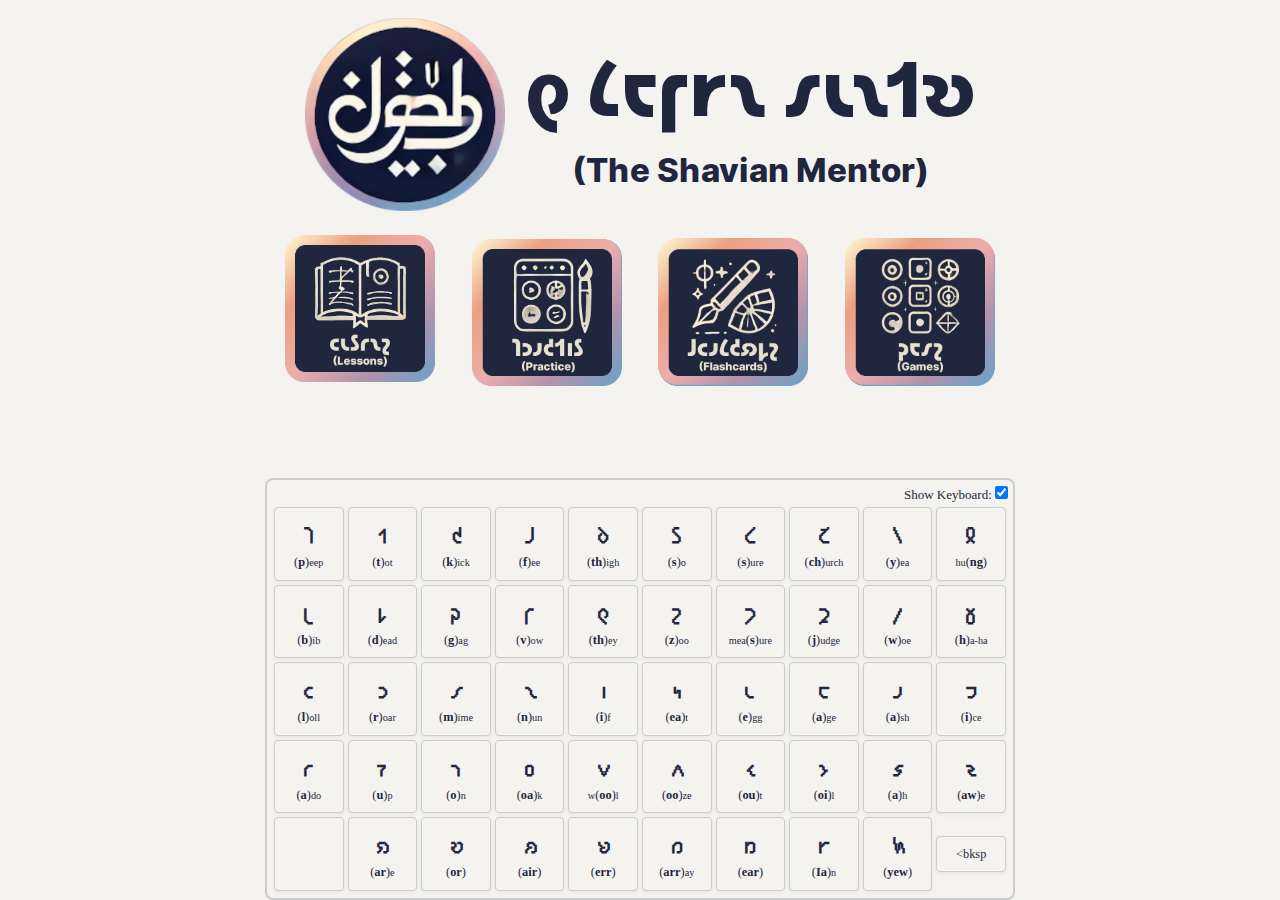
==== index.html @ fa6960dd "lesson 2 added" ====
<!DOCTYPE html><html lang="en" data-critters-container><head>
  <meta charset="utf-8">
  <title>ShavianTutor</title>
  <base href="/">
  <meta name="viewport" content="width=device-width, initial-scale=1">
  <link rel="icon" type="image/x-icon" href="favicon.ico">
  <link rel="manifest" href="manifest.webmanifest">
  <meta name="theme-color" content="#1976d2">
<style>@charset "UTF-8";@font-face{font-family:InterAlia;src:url(/assets/fonts/InterAlia-Medium.ttf) format("truetype");font-weight:400;font-style:normal}:root{--main-background-color: #f4f3ef;--generic-control-background-color: #F6F8FA;--generic-control-text-color: #000000;--generic-control-border-color: #E5E7EB;--title-font-colors: #1f263e;--button-background-color: #77a0c3;--button-background-color-disabled: #000;--button-border-color: lightgray;--button-text-color: #F6F8FA;--keyboard-color: #f4f3ef;--keyboard-border-color: #ccc;--keyboard-key-color: #f4f3ef;--keyboard-text-color: #1f263e;--quiz-box-background-white: #F6F8FA;--quiz-box-border-white: #E5E7EB;--nc-font-sans: "InterAlia", -apple-system, BlinkMacSystemFont, "Segoe UI", Roboto, Oxygen, Ubuntu, Cantarell, "Open Sans", "Helvetica Neue", sans-serif, "Apple Color Emoji", "Segoe UI Emoji", "Segoe UI Symbol";--nc-font-mono: Consolas, monaco, "Ubuntu Mono", "Liberation Mono", "Courier New", Courier, monospace}*{margin:0;padding:0}body{margin:0 auto;max-width:750px;border-radius:6px;overflow-x:hidden;word-break:break-word;overflow-wrap:break-word;background:var(--main-background-color);color:var(--title-font-colors);font-size:1.03rem;line-height:1.5}input{padding:6px 12px;background:var(--generic-control-background-color);color:var(--generic-control-text-color);border:1px solid var(--generic-control-border-color);border-radius:4px;box-shadow:none;box-sizing:border-box}
</style><link rel="stylesheet" href="styles-XJZCYKAX.css" media="print" onload="this.media='all'"><noscript><link rel="stylesheet" href="styles-XJZCYKAX.css"></noscript><style ng-app-id="ng">.container[_ngcontent-ng-c3336220297]{display:flex;flex-direction:column;height:100vh}.middle[_ngcontent-ng-c3336220297]{flex:1 1 auto;padding:10px}.fixed-bottom[_ngcontent-ng-c3336220297]{position:sticky;bottom:0;left:0;width:100%;background-color:#fff}</style><style ng-app-id="ng">.table-container[_ngcontent-ng-c2749195429]{background-color:var(--keyboard-color)}.table[_ngcontent-ng-c2749195429]{padding:5px;border-radius:8px;border:2px solid;border-color:var(--keyboard-border-color);font-size:.75em}.cell-container[_ngcontent-ng-c2749195429]{display:grid;grid-template-columns:repeat(10,1fr)}.cell[_ngcontent-ng-c2749195429]{text-align:center;padding:8px;border:1px solid;border-color:var(--keyboard-border-color);border-radius:4px;background-color:var(--keyboard-key-color);box-shadow:0 2px 4px #0000000d;color:var(--keyboard-text-color);margin:2px}.cell-main-character[_ngcontent-ng-c2749195429]{font-weight:bolder;font-size:2em}.cell-sub-title[_ngcontent-ng-c2749195429]{font-size:1em}.cell-sub-title-name[_ngcontent-ng-c2749195429], .cell-sub-title-ipa[_ngcontent-ng-c2749195429]{visibility:visible}.cell-strong[_ngcontent-ng-c2749195429]{font-weight:700;color:#333}.cell-silver[_ngcontent-ng-c2749195429], .cell-gray[_ngcontent-ng-c2749195429]{background-color:var(--keyboard-key-color)}.cell-left[_ngcontent-ng-c2749195429]{text-align:left}.cell-rowspan[_ngcontent-ng-c2749195429]{grid-row:span 1;display:flex;align-items:center;justify-content:center}.cell-rowspan-six[_ngcontent-ng-c2749195429]{grid-row:span 2;display:flex;align-items:center;justify-content:center}.top_keyboard_span[_ngcontent-ng-c2749195429]{min-height:20px;grid-column:span 10}.checkbox-container[_ngcontent-ng-c2749195429]{margin:7px;font-size:small;position:absolute;top:0;right:0;border:0}.cell-sub-title-ipa[_ngcontent-ng-c2749195429]{visibility:hidden;display:none}@media (max-height: 900px){.cell-sub-title-ipa[_ngcontent-ng-c2749195429]{display:none}}@media (max-width: 750px){.table[_ngcontent-ng-c2749195429]{font-size:1vw}.cell-main-character[_ngcontent-ng-c2749195429]{font-size:x-large}.cell-sub-title[_ngcontent-ng-c2749195429]{visibility:hidden;display:none}}@media (max-height: 750px){.table[_ngcontent-ng-c2749195429]{font-size:1vw}.cell-main-character[_ngcontent-ng-c2749195429]{font-size:x-large}.cell-sub-title[_ngcontent-ng-c2749195429]{visibility:hidden;display:none}}@media (max-width: 440px){.cell-main-character[_ngcontent-ng-c2749195429]{font-size:large}.cell-sub-title[_ngcontent-ng-c2749195429]{visibility:hidden;display:none}}@media (max-width: 370px){.cell-main-character[_ngcontent-ng-c2749195429]{font-size:medium}.cell-sub-title[_ngcontent-ng-c2749195429]{visibility:hidden;display:none}}</style></head>
<body><!--nghm-->
  <app-root _nghost-ng-c3336220297 ng-version="18.2.0" ngh="1" ng-server-context="ssg"><!----><div _ngcontent-ng-c3336220297 class="container"><div _ngcontent-ng-c3336220297 class="middle"><router-outlet _ngcontent-ng-c3336220297></router-outlet><!----></div><div _ngcontent-ng-c3336220297 class="fixed-bottom"><app-shavian-keyboard _ngcontent-ng-c3336220297 _nghost-ng-c2749195429 ngh="0"><div _ngcontent-ng-c2749195429 class="table-container"><div _ngcontent-ng-c2749195429 class="table"><div _ngcontent-ng-c2749195429 class="top_keyboard_span"><div _ngcontent-ng-c2749195429 class="checkbox-container"><label _ngcontent-ng-c2749195429>Show Keyboard: </label><input _ngcontent-ng-c2749195429 type="checkbox" class="ng-untouched ng-pristine ng-valid" checked></div></div><div _ngcontent-ng-c2749195429 class="cell-container" style="display: grid;"><div _ngcontent-ng-c2749195429 class="cell cell-silver"><div _ngcontent-ng-c2749195429 class="cell-main-character">𐑐</div><div _ngcontent-ng-c2749195429 class="cell-sub-title cell-sub-title-ipa">/<strong _ngcontent-ng-c2749195429>p</strong>/</div><div _ngcontent-ng-c2749195429 class="cell-sub-title cell-sub-title-name">(<strong _ngcontent-ng-c2749195429>p</strong>)<small _ngcontent-ng-c2749195429>eep</small></div></div><div _ngcontent-ng-c2749195429 class="cell cell-silver"><div _ngcontent-ng-c2749195429 class="cell-main-character">𐑑</div><div _ngcontent-ng-c2749195429 class="cell-sub-title cell-sub-title-ipa">/<strong _ngcontent-ng-c2749195429>t</strong>/</div><div _ngcontent-ng-c2749195429 class="cell-sub-title cell-sub-title-name">(<strong _ngcontent-ng-c2749195429>t</strong>)<small _ngcontent-ng-c2749195429>ot</small></div></div><div _ngcontent-ng-c2749195429 class="cell cell-silver"><div _ngcontent-ng-c2749195429 class="cell-main-character">𐑒</div><div _ngcontent-ng-c2749195429 class="cell-sub-title cell-sub-title-ipa">/<strong _ngcontent-ng-c2749195429>k</strong>/</div><div _ngcontent-ng-c2749195429 class="cell-sub-title cell-sub-title-name">(<strong _ngcontent-ng-c2749195429>k</strong>)<small _ngcontent-ng-c2749195429>ick</small></div></div><div _ngcontent-ng-c2749195429 class="cell cell-silver"><div _ngcontent-ng-c2749195429 class="cell-main-character">𐑓</div><div _ngcontent-ng-c2749195429 class="cell-sub-title cell-sub-title-ipa">/<strong _ngcontent-ng-c2749195429>f</strong>/</div><div _ngcontent-ng-c2749195429 class="cell-sub-title cell-sub-title-name">(<strong _ngcontent-ng-c2749195429>f</strong>)<small _ngcontent-ng-c2749195429>ee</small></div></div><div _ngcontent-ng-c2749195429 class="cell cell-silver"><div _ngcontent-ng-c2749195429 class="cell-main-character">𐑔</div><div _ngcontent-ng-c2749195429 class="cell-sub-title cell-sub-title-ipa">/<strong _ngcontent-ng-c2749195429>θ</strong>/</div><div _ngcontent-ng-c2749195429 class="cell-sub-title cell-sub-title-name">(<strong _ngcontent-ng-c2749195429>th</strong>)<small _ngcontent-ng-c2749195429>igh</small></div></div><div _ngcontent-ng-c2749195429 class="cell cell-silver"><div _ngcontent-ng-c2749195429 class="cell-main-character">𐑕</div><div _ngcontent-ng-c2749195429 class="cell-sub-title cell-sub-title-ipa">/<strong _ngcontent-ng-c2749195429>s</strong>/</div><div _ngcontent-ng-c2749195429 class="cell-sub-title cell-sub-title-name">(<strong _ngcontent-ng-c2749195429>s</strong>)<small _ngcontent-ng-c2749195429>o</small></div></div><div _ngcontent-ng-c2749195429 class="cell cell-silver"><div _ngcontent-ng-c2749195429 class="cell-main-character">𐑖</div><div _ngcontent-ng-c2749195429 class="cell-sub-title cell-sub-title-ipa">/<strong _ngcontent-ng-c2749195429>ʃ</strong>/</div><div _ngcontent-ng-c2749195429 class="cell-sub-title cell-sub-title-name">(<strong _ngcontent-ng-c2749195429>s</strong>)<small _ngcontent-ng-c2749195429>ure</small></div></div><div _ngcontent-ng-c2749195429 class="cell cell-silver"><div _ngcontent-ng-c2749195429 class="cell-main-character">𐑗</div><div _ngcontent-ng-c2749195429 class="cell-sub-title cell-sub-title-ipa">/<strong _ngcontent-ng-c2749195429>ʧ</strong>/</div><div _ngcontent-ng-c2749195429 class="cell-sub-title cell-sub-title-name">(<strong _ngcontent-ng-c2749195429>ch</strong>)<small _ngcontent-ng-c2749195429>urch</small></div></div><div _ngcontent-ng-c2749195429 class="cell cell-silver"><div _ngcontent-ng-c2749195429 class="cell-main-character">𐑘</div><div _ngcontent-ng-c2749195429 class="cell-sub-title cell-sub-title-ipa">/<strong _ngcontent-ng-c2749195429>j</strong>/</div><div _ngcontent-ng-c2749195429 class="cell-sub-title cell-sub-title-name">(<strong _ngcontent-ng-c2749195429>y</strong>)<small _ngcontent-ng-c2749195429>ea</small></div></div><div _ngcontent-ng-c2749195429 class="cell cell-silver"><div _ngcontent-ng-c2749195429 class="cell-main-character">𐑙</div><div _ngcontent-ng-c2749195429 class="cell-sub-title cell-sub-title-ipa">/<strong _ngcontent-ng-c2749195429>ŋ</strong>/</div><div _ngcontent-ng-c2749195429 class="cell-sub-title cell-sub-title-name"><small _ngcontent-ng-c2749195429>hu</small>(<strong _ngcontent-ng-c2749195429>ng</strong>)</div></div><div _ngcontent-ng-c2749195429 class="cell cell-silver"><div _ngcontent-ng-c2749195429 class="cell-main-character">𐑚</div><div _ngcontent-ng-c2749195429 class="cell-sub-title cell-sub-title-ipa">/<strong _ngcontent-ng-c2749195429>b</strong>/</div><div _ngcontent-ng-c2749195429 class="cell-sub-title cell-sub-title-name">(<strong _ngcontent-ng-c2749195429>b</strong>)<small _ngcontent-ng-c2749195429>ib</small></div></div><div _ngcontent-ng-c2749195429 class="cell cell-silver"><div _ngcontent-ng-c2749195429 class="cell-main-character">𐑛</div><div _ngcontent-ng-c2749195429 class="cell-sub-title cell-sub-title-ipa">/<strong _ngcontent-ng-c2749195429>d</strong>/</div><div _ngcontent-ng-c2749195429 class="cell-sub-title cell-sub-title-name">(<strong _ngcontent-ng-c2749195429>d</strong>)<small _ngcontent-ng-c2749195429>ead</small></div></div><div _ngcontent-ng-c2749195429 class="cell cell-silver"><div _ngcontent-ng-c2749195429 class="cell-main-character">𐑜</div><div _ngcontent-ng-c2749195429 class="cell-sub-title cell-sub-title-ipa">/<strong _ngcontent-ng-c2749195429>g</strong>/</div><div _ngcontent-ng-c2749195429 class="cell-sub-title cell-sub-title-name">(<strong _ngcontent-ng-c2749195429>g</strong>)<small _ngcontent-ng-c2749195429>ag</small></div></div><div _ngcontent-ng-c2749195429 class="cell cell-silver"><div _ngcontent-ng-c2749195429 class="cell-main-character">𐑝</div><div _ngcontent-ng-c2749195429 class="cell-sub-title cell-sub-title-ipa">/<strong _ngcontent-ng-c2749195429>v</strong>/</div><div _ngcontent-ng-c2749195429 class="cell-sub-title cell-sub-title-name">(<strong _ngcontent-ng-c2749195429>v</strong>)<small _ngcontent-ng-c2749195429>ow</small></div></div><div _ngcontent-ng-c2749195429 class="cell cell-silver"><div _ngcontent-ng-c2749195429 class="cell-main-character">𐑞</div><div _ngcontent-ng-c2749195429 class="cell-sub-title cell-sub-title-ipa">/<strong _ngcontent-ng-c2749195429>ð</strong>/</div><div _ngcontent-ng-c2749195429 class="cell-sub-title cell-sub-title-name">(<strong _ngcontent-ng-c2749195429>th</strong>)<small _ngcontent-ng-c2749195429>ey</small></div></div><div _ngcontent-ng-c2749195429 class="cell cell-silver"><div _ngcontent-ng-c2749195429 class="cell-main-character">𐑟</div><div _ngcontent-ng-c2749195429 class="cell-sub-title cell-sub-title-ipa">/<strong _ngcontent-ng-c2749195429>z</strong>/</div><div _ngcontent-ng-c2749195429 class="cell-sub-title cell-sub-title-name">(<strong _ngcontent-ng-c2749195429>z</strong>)<small _ngcontent-ng-c2749195429>oo</small></div></div><div _ngcontent-ng-c2749195429 class="cell cell-silver"><div _ngcontent-ng-c2749195429 class="cell-main-character">𐑠</div><div _ngcontent-ng-c2749195429 class="cell-sub-title cell-sub-title-ipa">/<strong _ngcontent-ng-c2749195429>ʒ</strong>/</div><div _ngcontent-ng-c2749195429 class="cell-sub-title cell-sub-title-name"><small _ngcontent-ng-c2749195429>mea</small>(<strong _ngcontent-ng-c2749195429>s</strong>)<small _ngcontent-ng-c2749195429>ure</small></div></div><div _ngcontent-ng-c2749195429 class="cell cell-silver"><div _ngcontent-ng-c2749195429 class="cell-main-character">𐑡</div><div _ngcontent-ng-c2749195429 class="cell-sub-title cell-sub-title-ipa">/<strong _ngcontent-ng-c2749195429>ʤ</strong>/</div><div _ngcontent-ng-c2749195429 class="cell-sub-title cell-sub-title-name">(<strong _ngcontent-ng-c2749195429>j</strong>)<small _ngcontent-ng-c2749195429>udge</small></div></div><div _ngcontent-ng-c2749195429 class="cell cell-silver"><div _ngcontent-ng-c2749195429 class="cell-main-character">𐑢</div><div _ngcontent-ng-c2749195429 class="cell-sub-title cell-sub-title-ipa">/<strong _ngcontent-ng-c2749195429>w</strong>/</div><div _ngcontent-ng-c2749195429 class="cell-sub-title cell-sub-title-name">(<strong _ngcontent-ng-c2749195429>w</strong>)<small _ngcontent-ng-c2749195429>oe</small></div></div><div _ngcontent-ng-c2749195429 class="cell cell-silver"><div _ngcontent-ng-c2749195429 class="cell-main-character">𐑣</div><div _ngcontent-ng-c2749195429 class="cell-sub-title cell-sub-title-ipa">/<strong _ngcontent-ng-c2749195429>h</strong>/</div><div _ngcontent-ng-c2749195429 class="cell-sub-title cell-sub-title-name">(<strong _ngcontent-ng-c2749195429>h</strong>)<small _ngcontent-ng-c2749195429>a-ha</small></div></div><div _ngcontent-ng-c2749195429 class="cell cell-silver"><div _ngcontent-ng-c2749195429 class="cell-main-character">𐑤</div><div _ngcontent-ng-c2749195429 class="cell-sub-title cell-sub-title-ipa">/<strong _ngcontent-ng-c2749195429>l</strong>/</div><div _ngcontent-ng-c2749195429 class="cell-sub-title cell-sub-title-name">(<strong _ngcontent-ng-c2749195429>l</strong>)<small _ngcontent-ng-c2749195429>oll</small></div></div><div _ngcontent-ng-c2749195429 class="cell cell-silver"><div _ngcontent-ng-c2749195429 class="cell-main-character">𐑮</div><div _ngcontent-ng-c2749195429 class="cell-sub-title cell-sub-title-ipa">/<strong _ngcontent-ng-c2749195429>r</strong>/</div><div _ngcontent-ng-c2749195429 class="cell-sub-title cell-sub-title-name">(<strong _ngcontent-ng-c2749195429>r</strong>)<small _ngcontent-ng-c2749195429>oar</small></div></div><div _ngcontent-ng-c2749195429 class="cell cell-silver"><div _ngcontent-ng-c2749195429 class="cell-main-character">𐑥</div><div _ngcontent-ng-c2749195429 class="cell-sub-title cell-sub-title-ipa">/<strong _ngcontent-ng-c2749195429>m</strong>/</div><div _ngcontent-ng-c2749195429 class="cell-sub-title cell-sub-title-name">(<strong _ngcontent-ng-c2749195429>m</strong>)<small _ngcontent-ng-c2749195429>ime</small></div></div><div _ngcontent-ng-c2749195429 class="cell cell-silver"><div _ngcontent-ng-c2749195429 class="cell-main-character">𐑯</div><div _ngcontent-ng-c2749195429 class="cell-sub-title cell-sub-title-ipa">/<strong _ngcontent-ng-c2749195429>n</strong>/</div><div _ngcontent-ng-c2749195429 class="cell-sub-title cell-sub-title-name">(<strong _ngcontent-ng-c2749195429>n</strong>)<small _ngcontent-ng-c2749195429>un</small></div></div><div _ngcontent-ng-c2749195429 class="cell cell-silver"><div _ngcontent-ng-c2749195429 class="cell-main-character">𐑦</div><div _ngcontent-ng-c2749195429 class="cell-sub-title cell-sub-title-ipa">/<strong _ngcontent-ng-c2749195429>ɪ</strong>/<strong _ngcontent-ng-c2749195429>~</strong>/<strong _ngcontent-ng-c2749195429>i</strong>/ </div><div _ngcontent-ng-c2749195429 class="cell-sub-title cell-sub-title-name">(<strong _ngcontent-ng-c2749195429>i</strong>)<small _ngcontent-ng-c2749195429>f</small></div></div><div _ngcontent-ng-c2749195429 class="cell cell-silver"><div _ngcontent-ng-c2749195429 class="cell-main-character">𐑰</div><div _ngcontent-ng-c2749195429 class="cell-sub-title cell-sub-title-ipa">/<strong _ngcontent-ng-c2749195429>iː</strong>/</div><div _ngcontent-ng-c2749195429 class="cell-sub-title cell-sub-title-name">(<strong _ngcontent-ng-c2749195429>ea</strong>)<small _ngcontent-ng-c2749195429>t</small></div></div><div _ngcontent-ng-c2749195429 class="cell cell-silver"><div _ngcontent-ng-c2749195429 class="cell-main-character">𐑧</div><div _ngcontent-ng-c2749195429 class="cell-sub-title cell-sub-title-ipa">/<strong _ngcontent-ng-c2749195429>ɛ</strong>/</div><div _ngcontent-ng-c2749195429 class="cell-sub-title cell-sub-title-name">(<strong _ngcontent-ng-c2749195429>e</strong>)<small _ngcontent-ng-c2749195429>gg</small></div></div><div _ngcontent-ng-c2749195429 class="cell cell-silver"><div _ngcontent-ng-c2749195429 class="cell-main-character">𐑱</div><div _ngcontent-ng-c2749195429 class="cell-sub-title cell-sub-title-ipa">/<strong _ngcontent-ng-c2749195429>eɪ</strong>/</div><div _ngcontent-ng-c2749195429 class="cell-sub-title cell-sub-title-name">(<strong _ngcontent-ng-c2749195429>a</strong>)<small _ngcontent-ng-c2749195429>ge</small></div></div><div _ngcontent-ng-c2749195429 class="cell cell-silver"><div _ngcontent-ng-c2749195429 class="cell-main-character">𐑨</div><div _ngcontent-ng-c2749195429 class="cell-sub-title cell-sub-title-ipa">/<strong _ngcontent-ng-c2749195429>æ</strong>/</div><div _ngcontent-ng-c2749195429 class="cell-sub-title cell-sub-title-name">(<strong _ngcontent-ng-c2749195429>a</strong>)<small _ngcontent-ng-c2749195429>sh</small></div></div><div _ngcontent-ng-c2749195429 class="cell cell-silver"><div _ngcontent-ng-c2749195429 class="cell-main-character">𐑲</div><div _ngcontent-ng-c2749195429 class="cell-sub-title cell-sub-title-ipa">/<strong _ngcontent-ng-c2749195429>aɪ</strong>/</div><div _ngcontent-ng-c2749195429 class="cell-sub-title cell-sub-title-name">(<strong _ngcontent-ng-c2749195429>i</strong>)<small _ngcontent-ng-c2749195429>ce</small></div></div><div _ngcontent-ng-c2749195429 class="cell cell-silver"><div _ngcontent-ng-c2749195429 class="cell-main-character">𐑩</div><div _ngcontent-ng-c2749195429 class="cell-sub-title cell-sub-title-ipa">/<strong _ngcontent-ng-c2749195429>ə</strong>/</div><div _ngcontent-ng-c2749195429 class="cell-sub-title cell-sub-title-name">(<strong _ngcontent-ng-c2749195429>a</strong>)<small _ngcontent-ng-c2749195429>do</small></div></div><div _ngcontent-ng-c2749195429 class="cell cell-silver"><div _ngcontent-ng-c2749195429 class="cell-main-character">𐑳</div><div _ngcontent-ng-c2749195429 class="cell-sub-title cell-sub-title-ipa">/<strong _ngcontent-ng-c2749195429>ʌ</strong>/</div><div _ngcontent-ng-c2749195429 class="cell-sub-title cell-sub-title-name">(<strong _ngcontent-ng-c2749195429>u</strong>)<small _ngcontent-ng-c2749195429>p</small></div></div><div _ngcontent-ng-c2749195429 class="cell cell-silver"><div _ngcontent-ng-c2749195429 class="cell-main-character">𐑪</div><div _ngcontent-ng-c2749195429 class="cell-sub-title cell-sub-title-ipa">/<strong _ngcontent-ng-c2749195429>ɒ</strong>/</div><div _ngcontent-ng-c2749195429 class="cell-sub-title cell-sub-title-name">(<strong _ngcontent-ng-c2749195429>o</strong>)<small _ngcontent-ng-c2749195429>n</small></div></div><div _ngcontent-ng-c2749195429 class="cell cell-silver"><div _ngcontent-ng-c2749195429 class="cell-main-character">𐑴</div><div _ngcontent-ng-c2749195429 class="cell-sub-title cell-sub-title-ipa">/<strong _ngcontent-ng-c2749195429>əʊ</strong>/</div><div _ngcontent-ng-c2749195429 class="cell-sub-title cell-sub-title-name">(<strong _ngcontent-ng-c2749195429>oa</strong>)<small _ngcontent-ng-c2749195429>k</small></div></div><div _ngcontent-ng-c2749195429 class="cell cell-silver"><div _ngcontent-ng-c2749195429 class="cell-main-character">𐑫</div><div _ngcontent-ng-c2749195429 class="cell-sub-title cell-sub-title-ipa">/<strong _ngcontent-ng-c2749195429>ʊ</strong>/</div><div _ngcontent-ng-c2749195429 class="cell-sub-title cell-sub-title-name"><small _ngcontent-ng-c2749195429>w</small>(<strong _ngcontent-ng-c2749195429>oo</strong>)<small _ngcontent-ng-c2749195429>l</small></div></div><div _ngcontent-ng-c2749195429 class="cell cell-silver"><div _ngcontent-ng-c2749195429 class="cell-main-character">𐑵</div><div _ngcontent-ng-c2749195429 class="cell-sub-title cell-sub-title-ipa">/<strong _ngcontent-ng-c2749195429>u(ː)</strong>/</div><div _ngcontent-ng-c2749195429 class="cell-sub-title cell-sub-title-name">(<strong _ngcontent-ng-c2749195429>oo</strong>)<small _ngcontent-ng-c2749195429>ze</small></div></div><div _ngcontent-ng-c2749195429 class="cell cell-silver"><div _ngcontent-ng-c2749195429 class="cell-main-character">𐑬</div><div _ngcontent-ng-c2749195429 class="cell-sub-title cell-sub-title-ipa">/<strong _ngcontent-ng-c2749195429>aʊ</strong>/</div><div _ngcontent-ng-c2749195429 class="cell-sub-title cell-sub-title-name">(<strong _ngcontent-ng-c2749195429>ou</strong>)<small _ngcontent-ng-c2749195429>t</small></div></div><div _ngcontent-ng-c2749195429 class="cell cell-silver"><div _ngcontent-ng-c2749195429 class="cell-main-character">𐑶</div><div _ngcontent-ng-c2749195429 class="cell-sub-title cell-sub-title-ipa">/<strong _ngcontent-ng-c2749195429>ɔɪ</strong>/</div><div _ngcontent-ng-c2749195429 class="cell-sub-title cell-sub-title-name">(<strong _ngcontent-ng-c2749195429>oi</strong>)<small _ngcontent-ng-c2749195429>l</small></div></div><div _ngcontent-ng-c2749195429 class="cell cell-silver"><div _ngcontent-ng-c2749195429 class="cell-main-character">𐑭</div><div _ngcontent-ng-c2749195429 class="cell-sub-title cell-sub-title-ipa">/<strong _ngcontent-ng-c2749195429>ɑː</strong>/</div><div _ngcontent-ng-c2749195429 class="cell-sub-title cell-sub-title-name">(<strong _ngcontent-ng-c2749195429>a</strong>)<small _ngcontent-ng-c2749195429>h</small></div></div><div _ngcontent-ng-c2749195429 class="cell cell-silver"><div _ngcontent-ng-c2749195429 class="cell-main-character">𐑷</div><div _ngcontent-ng-c2749195429 class="cell-sub-title cell-sub-title-ipa">/<strong _ngcontent-ng-c2749195429>ɔː</strong>/</div><div _ngcontent-ng-c2749195429 class="cell-sub-title cell-sub-title-name">(<strong _ngcontent-ng-c2749195429>aw</strong>)<small _ngcontent-ng-c2749195429>e</small></div></div><div _ngcontent-ng-c2749195429 class="cell cell-silver"></div><div _ngcontent-ng-c2749195429 class="cell cell-silver"><div _ngcontent-ng-c2749195429 class="cell-main-character">𐑸</div><div _ngcontent-ng-c2749195429 class="cell-sub-title cell-sub-title-ipa">/<strong _ngcontent-ng-c2749195429>ɑː(r)</strong>/</div><div _ngcontent-ng-c2749195429 class="cell-sub-title cell-sub-title-name">(<strong _ngcontent-ng-c2749195429>ar</strong>)<small _ngcontent-ng-c2749195429>e</small></div></div><div _ngcontent-ng-c2749195429 class="cell cell-silver"><div _ngcontent-ng-c2749195429 class="cell-main-character">𐑹</div><div _ngcontent-ng-c2749195429 class="cell-sub-title cell-sub-title-ipa">/<strong _ngcontent-ng-c2749195429>ɔː(r)</strong>/</div><div _ngcontent-ng-c2749195429 class="cell-sub-title cell-sub-title-name">(<strong _ngcontent-ng-c2749195429>or</strong>)</div></div><div _ngcontent-ng-c2749195429 class="cell cell-silver"><div _ngcontent-ng-c2749195429 class="cell-main-character">𐑺</div><div _ngcontent-ng-c2749195429 class="cell-sub-title cell-sub-title-ipa">/<strong _ngcontent-ng-c2749195429>ɛə(r)</strong>/</div><div _ngcontent-ng-c2749195429 class="cell-sub-title cell-sub-title-name">(<strong _ngcontent-ng-c2749195429>air</strong>)</div></div><div _ngcontent-ng-c2749195429 class="cell cell-silver"><div _ngcontent-ng-c2749195429 class="cell-main-character">𐑻</div><div _ngcontent-ng-c2749195429 class="cell-sub-title cell-sub-title-ipa">/<strong _ngcontent-ng-c2749195429>ɜː(r)</strong>/</div><div _ngcontent-ng-c2749195429 class="cell-sub-title cell-sub-title-name">(<strong _ngcontent-ng-c2749195429>err</strong>)</div></div><div _ngcontent-ng-c2749195429 class="cell cell-silver"><div _ngcontent-ng-c2749195429 class="cell-main-character">𐑼</div><div _ngcontent-ng-c2749195429 class="cell-sub-title cell-sub-title-ipa">/<strong _ngcontent-ng-c2749195429>ə(r)</strong>/</div><div _ngcontent-ng-c2749195429 class="cell-sub-title cell-sub-title-name">(<strong _ngcontent-ng-c2749195429>arr</strong>)<small _ngcontent-ng-c2749195429>ay</small></div></div><div _ngcontent-ng-c2749195429 class="cell cell-silver"><div _ngcontent-ng-c2749195429 class="cell-main-character">𐑽</div><div _ngcontent-ng-c2749195429 class="cell-sub-title cell-sub-title-ipa">/<strong _ngcontent-ng-c2749195429>ɪə(r)</strong>/</div><div _ngcontent-ng-c2749195429 class="cell-sub-title cell-sub-title-name">(<strong _ngcontent-ng-c2749195429>ear</strong>)</div></div><div _ngcontent-ng-c2749195429 class="cell cell-silver"><div _ngcontent-ng-c2749195429 class="cell-main-character">𐑾</div><div _ngcontent-ng-c2749195429 class="cell-sub-title cell-sub-title-ipa">/<strong _ngcontent-ng-c2749195429>ɪə</strong>/</div><div _ngcontent-ng-c2749195429 class="cell-sub-title cell-sub-title-name">(<strong _ngcontent-ng-c2749195429>Ia</strong>)<small _ngcontent-ng-c2749195429>n</small></div></div><div _ngcontent-ng-c2749195429 class="cell cell-silver"><div _ngcontent-ng-c2749195429 class="cell-main-character">𐑿</div><div _ngcontent-ng-c2749195429 class="cell-sub-title cell-sub-title-ipa">/<strong _ngcontent-ng-c2749195429>ju(ː)</strong>/</div><div _ngcontent-ng-c2749195429 class="cell-sub-title cell-sub-title-name">(<strong _ngcontent-ng-c2749195429>yew</strong>)</div></div><div _ngcontent-ng-c2749195429 class="cell cell-silver" style="align-self: center;">&lt;bksp</div></div></div></div></app-shavian-keyboard></div></div></app-root>
  <noscript>Please enable JavaScript to continue using this application.</noscript>
<script src="polyfills-SCHOHYNV.js" type="module"></script><script src="main-JZNNA6VO.js" type="module"></script>

<script id="ng-state" type="application/json">{"__nghData__":[{},{"t":{"0":"t0"},"c":{"0":[],"3":[]}}]}</script></body></html>
---- styles-XJZCYKAX.css ----
@charset "UTF-8";@font-face{font-family:InterAlia;src:url(/assets/fonts/InterAlia-Medium.ttf) format("truetype");font-weight:400;font-style:normal}@font-face{font-family:InterAliaUltraBold;src:url(/assets/fonts/InterAlia-ExtraBold.ttf) format("truetype");font-weight:400;font-style:normal}:root{--main-background-color: #f4f3ef;--generic-control-background-color: #F6F8FA;--generic-control-text-color: #000000;--generic-control-border-color: #E5E7EB;--title-font-colors: #1f263e;--button-background-color: #77a0c3;--button-background-color-disabled: #000;--button-border-color: lightgray;--button-text-color: #F6F8FA;--keyboard-color: #f4f3ef;--keyboard-border-color: #ccc;--keyboard-key-color: #f4f3ef;--keyboard-text-color: #1f263e;--quiz-box-background-white: #F6F8FA;--quiz-box-border-white: #E5E7EB;--nc-font-sans: "InterAlia", -apple-system, BlinkMacSystemFont, "Segoe UI", Roboto, Oxygen, Ubuntu, Cantarell, "Open Sans", "Helvetica Neue", sans-serif, "Apple Color Emoji", "Segoe UI Emoji", "Segoe UI Symbol";--nc-font-mono: Consolas, monaco, "Ubuntu Mono", "Liberation Mono", "Courier New", Courier, monospace}*{margin:0;padding:0}body{margin:0 auto;max-width:750px;border-radius:6px;overflow-x:hidden;word-break:break-word;overflow-wrap:break-word;background:var(--main-background-color);color:var(--title-font-colors);font-size:1.03rem;line-height:1.5}a button,button,input[type=submit],input[type=reset],input[type=button]{font-size:1rem;display:inline-block;padding:6px 12px;text-align:center;text-decoration:none;white-space:nowrap;background:var(--button-background-color);color:var(--button-text-color);border-color:var(--button-border-color);border:0;border-radius:4px;box-sizing:border-box;cursor:pointer}a button[disabled],button[disabled],input[type=submit][disabled],input[type=reset][disabled],input[type=button][disabled]{cursor:default;opacity:.5;cursor:not-allowed}.button:focus,.button:hover,button:focus,button:hover,input[type=submit]:focus,input[type=submit]:hover,input[type=reset]:focus,input[type=reset]:hover,input[type=button]:focus,input[type=button]:hover{background:var(--nc-lk-2)}p{margin-bottom:1em}input{padding:6px 12px;background:var(--generic-control-background-color);color:var(--generic-control-text-color);border:1px solid var(--generic-control-border-color);border-radius:4px;box-shadow:none;box-sizing:border-box}details{border:1px solid #aaa;border-radius:4px;padding:.5em .5em 0}summary{font-weight:700;margin:-.5em 0 0;padding:.5em}details[open]{padding:.5em}details[open] summary{border-bottom:1px solid #aaa}mark{padding:3px 6px;font-weight:bolder;font-size:large;background-color:transparent}.tutorial-character-title-container{text-align:left;padding:8px 8px 10px;border-bottom:2px solid;border-color:var(--keyboard-border-color);margin-bottom:10px}.tutorial-character-main-character{font-weight:bolder;font-size:3em}.tutorial-character-sub-title{font-size:1em}.tutorial-practice-title{font-size:1.5em}.tutorial-paragraph-indent{padding-left:2em}@media (max-width: 540px){.tutorial-paragraph-indent{padding-left:.25em}}::selection{background:var(--nc-ac-1);color:var(--nc-ac-tx)}button{font-family:var(--nc-font-sans)}h1,h2,h3,h4,h5,h6{line-height:1;color:var(--nc-tx-1);padding-top:.875rem}h1,h2,h3{color:var(--nc-tx-1);padding-bottom:2px;margin-bottom:8px;border-bottom:1px solid var(--nc-bg-2)}h4,h5,h6{margin-bottom:.3rem}h1{font-size:2.25rem}h2{font-size:1.85rem}h3{font-size:1.55rem}h4{font-size:1.25rem}h5{font-size:1rem}h6{font-size:.875rem}a{color:var(--nc-lk-1)}a:hover{color:var(--nc-lk-2)}abbr:hover{cursor:help}blockquote{padding:1.5rem;background:var(--nc-bg-2);border-left:5px solid var(--nc-bg-3)}abbr{cursor:help}blockquote *:last-child{padding-bottom:0;margin-bottom:0}header h1,header h2,header h3{padding-bottom:0;border-bottom:0}header>*:first-child{margin-top:0;padding-top:0}header>*:last-child{margin-bottom:0}code,pre,kbd,samp{font-family:var(--nc-font-mono)}code,samp,kbd,pre{background:var(--nc-bg-2);border:1px solid var(--nc-bg-3);border-radius:4px;padding:3px 6px;font-size:.9rem}kbd{border-bottom:3px solid var(--nc-bg-3)}pre{padding:1rem 1.4rem;max-width:100%;overflow:auto}pre code{background:inherit;font-size:inherit;color:inherit;border:0;padding:0;margin:0}code pre{display:inline;background:inherit;font-size:inherit;color:inherit;border:0;padding:0;margin:0}details{padding:.6rem 1rem;background:var(--nc-bg-2);border:1px solid var(--nc-bg-3);border-radius:4px}summary{cursor:pointer;font-weight:700}details[open]{padding-bottom:.75rem}details[open] summary{margin-bottom:6px}details[open]>*:last-child{margin-bottom:0}dt{font-weight:700}dd:before{content:"\2192  "}hr{border:0;border-bottom:1px solid var(--nc-bg-3);margin:1rem auto}fieldset{margin-top:1rem;padding:2rem;border:1px solid var(--nc-bg-3);border-radius:4px}legend{padding:auto .5rem}table{border-collapse:collapse;width:100%}td,th{border:1px solid var(--nc-bg-3);text-align:left;padding:.5rem}th{background:var(--nc-bg-2)}tr:nth-child(2n){background:var(--nc-bg-2)}table caption{font-weight:700;margin-bottom:.5rem}textarea{max-width:100%}ol,ul{padding-left:2rem}li{margin-top:.4rem}ul ul,ol ul,ul ol,ol ol{margin-bottom:0}img{max-width:100%}
---- styles-XJZCYKAX.css ----
@charset "UTF-8";@font-face{font-family:InterAlia;src:url(/assets/fonts/InterAlia-Medium.ttf) format("truetype");font-weight:400;font-style:normal}@font-face{font-family:InterAliaUltraBold;src:url(/assets/fonts/InterAlia-ExtraBold.ttf) format("truetype");font-weight:400;font-style:normal}:root{--main-background-color: #f4f3ef;--generic-control-background-color: #F6F8FA;--generic-control-text-color: #000000;--generic-control-border-color: #E5E7EB;--title-font-colors: #1f263e;--button-background-color: #77a0c3;--button-background-color-disabled: #000;--button-border-color: lightgray;--button-text-color: #F6F8FA;--keyboard-color: #f4f3ef;--keyboard-border-color: #ccc;--keyboard-key-color: #f4f3ef;--keyboard-text-color: #1f263e;--quiz-box-background-white: #F6F8FA;--quiz-box-border-white: #E5E7EB;--nc-font-sans: "InterAlia", -apple-system, BlinkMacSystemFont, "Segoe UI", Roboto, Oxygen, Ubuntu, Cantarell, "Open Sans", "Helvetica Neue", sans-serif, "Apple Color Emoji", "Segoe UI Emoji", "Segoe UI Symbol";--nc-font-mono: Consolas, monaco, "Ubuntu Mono", "Liberation Mono", "Courier New", Courier, monospace}*{margin:0;padding:0}body{margin:0 auto;max-width:750px;border-radius:6px;overflow-x:hidden;word-break:break-word;overflow-wrap:break-word;background:var(--main-background-color);color:var(--title-font-colors);font-size:1.03rem;line-height:1.5}a button,button,input[type=submit],input[type=reset],input[type=button]{font-size:1rem;display:inline-block;padding:6px 12px;text-align:center;text-decoration:none;white-space:nowrap;background:var(--button-background-color);color:var(--button-text-color);border-color:var(--button-border-color);border:0;border-radius:4px;box-sizing:border-box;cursor:pointer}a button[disabled],button[disabled],input[type=submit][disabled],input[type=reset][disabled],input[type=button][disabled]{cursor:default;opacity:.5;cursor:not-allowed}.button:focus,.button:hover,button:focus,button:hover,input[type=submit]:focus,input[type=submit]:hover,input[type=reset]:focus,input[type=reset]:hover,input[type=button]:focus,input[type=button]:hover{background:var(--nc-lk-2)}p{margin-bottom:1em}input{padding:6px 12px;background:var(--generic-control-background-color);color:var(--generic-control-text-color);border:1px solid var(--generic-control-border-color);border-radius:4px;box-shadow:none;box-sizing:border-box}details{border:1px solid #aaa;border-radius:4px;padding:.5em .5em 0}summary{font-weight:700;margin:-.5em 0 0;padding:.5em}details[open]{padding:.5em}details[open] summary{border-bottom:1px solid #aaa}mark{padding:3px 6px;font-weight:bolder;font-size:large;background-color:transparent}.tutorial-character-title-container{text-align:left;padding:8px 8px 10px;border-bottom:2px solid;border-color:var(--keyboard-border-color);margin-bottom:10px}.tutorial-character-main-character{font-weight:bolder;font-size:3em}.tutorial-character-sub-title{font-size:1em}.tutorial-practice-title{font-size:1.5em}.tutorial-paragraph-indent{padding-left:2em}@media (max-width: 540px){.tutorial-paragraph-indent{padding-left:.25em}}::selection{background:var(--nc-ac-1);color:var(--nc-ac-tx)}button{font-family:var(--nc-font-sans)}h1,h2,h3,h4,h5,h6{line-height:1;color:var(--nc-tx-1);padding-top:.875rem}h1,h2,h3{color:var(--nc-tx-1);padding-bottom:2px;margin-bottom:8px;border-bottom:1px solid var(--nc-bg-2)}h4,h5,h6{margin-bottom:.3rem}h1{font-size:2.25rem}h2{font-size:1.85rem}h3{font-size:1.55rem}h4{font-size:1.25rem}h5{font-size:1rem}h6{font-size:.875rem}a{color:var(--nc-lk-1)}a:hover{color:var(--nc-lk-2)}abbr:hover{cursor:help}blockquote{padding:1.5rem;background:var(--nc-bg-2);border-left:5px solid var(--nc-bg-3)}abbr{cursor:help}blockquote *:last-child{padding-bottom:0;margin-bottom:0}header h1,header h2,header h3{padding-bottom:0;border-bottom:0}header>*:first-child{margin-top:0;padding-top:0}header>*:last-child{margin-bottom:0}code,pre,kbd,samp{font-family:var(--nc-font-mono)}code,samp,kbd,pre{background:var(--nc-bg-2);border:1px solid var(--nc-bg-3);border-radius:4px;padding:3px 6px;font-size:.9rem}kbd{border-bottom:3px solid var(--nc-bg-3)}pre{padding:1rem 1.4rem;max-width:100%;overflow:auto}pre code{background:inherit;font-size:inherit;color:inherit;border:0;padding:0;margin:0}code pre{display:inline;background:inherit;font-size:inherit;color:inherit;border:0;padding:0;margin:0}details{padding:.6rem 1rem;background:var(--nc-bg-2);border:1px solid var(--nc-bg-3);border-radius:4px}summary{cursor:pointer;font-weight:700}details[open]{padding-bottom:.75rem}details[open] summary{margin-bottom:6px}details[open]>*:last-child{margin-bottom:0}dt{font-weight:700}dd:before{content:"\2192  "}hr{border:0;border-bottom:1px solid var(--nc-bg-3);margin:1rem auto}fieldset{margin-top:1rem;padding:2rem;border:1px solid var(--nc-bg-3);border-radius:4px}legend{padding:auto .5rem}table{border-collapse:collapse;width:100%}td,th{border:1px solid var(--nc-bg-3);text-align:left;padding:.5rem}th{background:var(--nc-bg-2)}tr:nth-child(2n){background:var(--nc-bg-2)}table caption{font-weight:700;margin-bottom:.5rem}textarea{max-width:100%}ol,ul{padding-left:2rem}li{margin-top:.4rem}ul ul,ol ul,ul ol,ol ol{margin-bottom:0}img{max-width:100%}
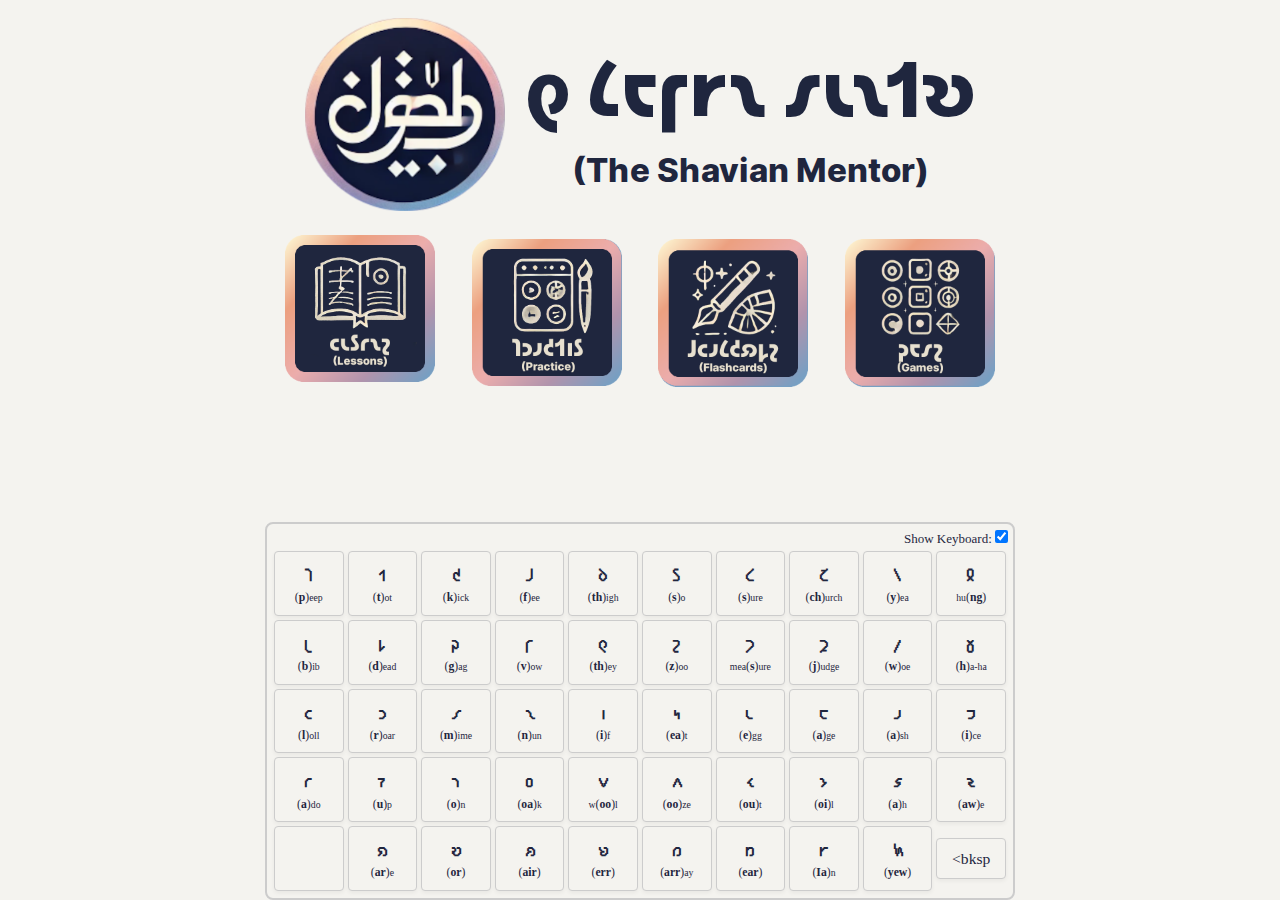
==== commit 02ba4607: "Exercies2 done" ====
--- a/index.html
+++ b/index.html
@@ -6,11 +6,11 @@
   <link rel="icon" type="image/x-icon" href="favicon.ico">
   <link rel="manifest" href="manifest.webmanifest">
   <meta name="theme-color" content="#1976d2">
-<style>@charset "UTF-8";@font-face{font-family:InterAlia;src:url(/assets/fonts/InterAlia-Medium.ttf) format("truetype");font-weight:400;font-style:normal}:root{--main-background-color: #f4f3ef;--generic-control-background-color: #F6F8FA;--generic-control-text-color: #000000;--generic-control-border-color: #E5E7EB;--title-font-colors: #1f263e;--button-background-color: #77a0c3;--button-background-color-disabled: #000;--button-border-color: lightgray;--button-text-color: #F6F8FA;--keyboard-color: #f4f3ef;--keyboard-border-color: #ccc;--keyboard-key-color: #f4f3ef;--keyboard-text-color: #1f263e;--quiz-box-background-white: #F6F8FA;--quiz-box-border-white: #E5E7EB;--nc-font-sans: "InterAlia", -apple-system, BlinkMacSystemFont, "Segoe UI", Roboto, Oxygen, Ubuntu, Cantarell, "Open Sans", "Helvetica Neue", sans-serif, "Apple Color Emoji", "Segoe UI Emoji", "Segoe UI Symbol";--nc-font-mono: Consolas, monaco, "Ubuntu Mono", "Liberation Mono", "Courier New", Courier, monospace}*{margin:0;padding:0}body{margin:0 auto;max-width:750px;border-radius:6px;overflow-x:hidden;word-break:break-word;overflow-wrap:break-word;background:var(--main-background-color);color:var(--title-font-colors);font-size:1.03rem;line-height:1.5}input{padding:6px 12px;background:var(--generic-control-background-color);color:var(--generic-control-text-color);border:1px solid var(--generic-control-border-color);border-radius:4px;box-shadow:none;box-sizing:border-box}
-</style><link rel="stylesheet" href="styles-XJZCYKAX.css" media="print" onload="this.media='all'"><noscript><link rel="stylesheet" href="styles-XJZCYKAX.css"></noscript><style ng-app-id="ng">.container[_ngcontent-ng-c3336220297]{display:flex;flex-direction:column;height:100vh}.middle[_ngcontent-ng-c3336220297]{flex:1 1 auto;padding:10px}.fixed-bottom[_ngcontent-ng-c3336220297]{position:sticky;bottom:0;left:0;width:100%;background-color:#fff}</style><style ng-app-id="ng">.table-container[_ngcontent-ng-c2749195429]{background-color:var(--keyboard-color)}.table[_ngcontent-ng-c2749195429]{padding:5px;border-radius:8px;border:2px solid;border-color:var(--keyboard-border-color);font-size:.75em}.cell-container[_ngcontent-ng-c2749195429]{display:grid;grid-template-columns:repeat(10,1fr)}.cell[_ngcontent-ng-c2749195429]{text-align:center;padding:8px;border:1px solid;border-color:var(--keyboard-border-color);border-radius:4px;background-color:var(--keyboard-key-color);box-shadow:0 2px 4px #0000000d;color:var(--keyboard-text-color);margin:2px}.cell-main-character[_ngcontent-ng-c2749195429]{font-weight:bolder;font-size:2em}.cell-sub-title[_ngcontent-ng-c2749195429]{font-size:1em}.cell-sub-title-name[_ngcontent-ng-c2749195429], .cell-sub-title-ipa[_ngcontent-ng-c2749195429]{visibility:visible}.cell-strong[_ngcontent-ng-c2749195429]{font-weight:700;color:#333}.cell-silver[_ngcontent-ng-c2749195429], .cell-gray[_ngcontent-ng-c2749195429]{background-color:var(--keyboard-key-color)}.cell-left[_ngcontent-ng-c2749195429]{text-align:left}.cell-rowspan[_ngcontent-ng-c2749195429]{grid-row:span 1;display:flex;align-items:center;justify-content:center}.cell-rowspan-six[_ngcontent-ng-c2749195429]{grid-row:span 2;display:flex;align-items:center;justify-content:center}.top_keyboard_span[_ngcontent-ng-c2749195429]{min-height:20px;grid-column:span 10}.checkbox-container[_ngcontent-ng-c2749195429]{margin:7px;font-size:small;position:absolute;top:0;right:0;border:0}.cell-sub-title-ipa[_ngcontent-ng-c2749195429]{visibility:hidden;display:none}@media (max-height: 900px){.cell-sub-title-ipa[_ngcontent-ng-c2749195429]{display:none}}@media (max-width: 750px){.table[_ngcontent-ng-c2749195429]{font-size:1vw}.cell-main-character[_ngcontent-ng-c2749195429]{font-size:x-large}.cell-sub-title[_ngcontent-ng-c2749195429]{visibility:hidden;display:none}}@media (max-height: 750px){.table[_ngcontent-ng-c2749195429]{font-size:1vw}.cell-main-character[_ngcontent-ng-c2749195429]{font-size:x-large}.cell-sub-title[_ngcontent-ng-c2749195429]{visibility:hidden;display:none}}@media (max-width: 440px){.cell-main-character[_ngcontent-ng-c2749195429]{font-size:large}.cell-sub-title[_ngcontent-ng-c2749195429]{visibility:hidden;display:none}}@media (max-width: 370px){.cell-main-character[_ngcontent-ng-c2749195429]{font-size:medium}.cell-sub-title[_ngcontent-ng-c2749195429]{visibility:hidden;display:none}}</style></head>
+<style>@charset "UTF-8";@font-face{font-family:InterAlia;src:url(/assets/fonts/InterAlia-Medium.ttf) format("truetype");font-weight:400;font-style:normal}:root{--main-background-color: #f4f3ef;--generic-control-background-color: #F6F8FA;--generic-control-text-color: #000000;--generic-control-border-color: #E5E7EB;--title-font-colors: #1f263e;--button-background-color: #77a0c3;--button-background-color-disabled: #000;--button-border-color: lightgray;--button-text-color: #F6F8FA;--button-hover-color: #1f263e;--correct-color: #77c38b;--incorrect-color: #c37777;--keyboard-color: #f4f3ef;--keyboard-border-color: #ccc;--keyboard-key-color: #f4f3ef;--keyboard-text-color: #1f263e;--quiz-box-background-white: #F6F8FA;--quiz-box-border-white: #E5E7EB;--nc-font-sans: "InterAlia", -apple-system, BlinkMacSystemFont, "Segoe UI", Roboto, Oxygen, Ubuntu, Cantarell, "Open Sans", "Helvetica Neue", sans-serif, "Apple Color Emoji", "Segoe UI Emoji", "Segoe UI Symbol";--nc-font-mono: Consolas, monaco, "Ubuntu Mono", "Liberation Mono", "Courier New", Courier, monospace}*{margin:0;padding:0}body{margin:0 auto;max-width:750px;border-radius:6px;overflow-x:hidden;word-break:break-word;overflow-wrap:break-word;background:var(--main-background-color);color:var(--title-font-colors);font-size:1.3rem;line-height:1.5}input{padding:6px 12px;background:var(--generic-control-background-color);color:var(--generic-control-text-color);border:1px solid var(--generic-control-border-color);border-radius:4px;box-shadow:none;box-sizing:border-box}
+</style><link rel="stylesheet" href="styles-4F7I3742.css" media="print" onload="this.media='all'"><noscript><link rel="stylesheet" href="styles-4F7I3742.css"></noscript><style ng-app-id="ng">.container[_ngcontent-ng-c2120108727]{display:flex;flex-direction:column;height:100vh}.middle[_ngcontent-ng-c2120108727]{flex:1 1 auto;padding:10px}.fixed-bottom[_ngcontent-ng-c2120108727]{position:sticky;bottom:0;left:0;width:100%;background-color:#fff}</style><style ng-app-id="ng">.table-container[_ngcontent-ng-c2749195429]{background-color:var(--keyboard-color)}.table[_ngcontent-ng-c2749195429]{padding:5px;border-radius:8px;border:2px solid;border-color:var(--keyboard-border-color);font-size:.75em}.cell-container[_ngcontent-ng-c2749195429]{display:grid;grid-template-columns:repeat(10,1fr)}.cell[_ngcontent-ng-c2749195429]{text-align:center;padding:8px;border:1px solid;border-color:var(--keyboard-border-color);border-radius:4px;background-color:var(--keyboard-key-color);box-shadow:0 2px 4px #0000000d;color:var(--keyboard-text-color);margin:2px}.cell-main-character[_ngcontent-ng-c2749195429]{font-weight:bolder;font-size:1.25em}.cell-sub-title[_ngcontent-ng-c2749195429]{font-size:.75em}.cell-sub-title-name[_ngcontent-ng-c2749195429], .cell-sub-title-ipa[_ngcontent-ng-c2749195429]{visibility:visible}.cell-strong[_ngcontent-ng-c2749195429]{font-weight:700;color:#333}.cell-silver[_ngcontent-ng-c2749195429], .cell-gray[_ngcontent-ng-c2749195429]{background-color:var(--keyboard-key-color)}.cell-left[_ngcontent-ng-c2749195429]{text-align:left}.cell-rowspan[_ngcontent-ng-c2749195429]{grid-row:span 1;display:flex;align-items:center;justify-content:center}.cell-rowspan-six[_ngcontent-ng-c2749195429]{grid-row:span 2;display:flex;align-items:center;justify-content:center}.top_keyboard_span[_ngcontent-ng-c2749195429]{min-height:20px;grid-column:span 10}.checkbox-container[_ngcontent-ng-c2749195429]{margin:7px;font-size:small;position:absolute;top:0;right:0;border:0}.cell-sub-title-ipa[_ngcontent-ng-c2749195429]{visibility:hidden;display:none}@media (max-height: 900px){.cell-sub-title-ipa[_ngcontent-ng-c2749195429]{display:none}}@media (max-width: 750px){.table[_ngcontent-ng-c2749195429]{font-size:1vw}.cell-main-character[_ngcontent-ng-c2749195429]{font-size:x-large}.cell-sub-title[_ngcontent-ng-c2749195429]{visibility:hidden;display:none}}@media (max-height: 750px){.table[_ngcontent-ng-c2749195429]{font-size:1vw}.cell-main-character[_ngcontent-ng-c2749195429]{font-size:x-large}.cell-sub-title[_ngcontent-ng-c2749195429]{visibility:hidden;display:none}}@media (max-width: 440px){.cell-main-character[_ngcontent-ng-c2749195429]{font-size:large}.cell-sub-title[_ngcontent-ng-c2749195429]{visibility:hidden;display:none}}@media (max-width: 370px){.cell-main-character[_ngcontent-ng-c2749195429]{font-size:medium}.cell-sub-title[_ngcontent-ng-c2749195429]{visibility:hidden;display:none}}</style></head>
 <body><!--nghm-->
-  <app-root _nghost-ng-c3336220297 ng-version="18.2.0" ngh="1" ng-server-context="ssg"><!----><div _ngcontent-ng-c3336220297 class="container"><div _ngcontent-ng-c3336220297 class="middle"><router-outlet _ngcontent-ng-c3336220297></router-outlet><!----></div><div _ngcontent-ng-c3336220297 class="fixed-bottom"><app-shavian-keyboard _ngcontent-ng-c3336220297 _nghost-ng-c2749195429 ngh="0"><div _ngcontent-ng-c2749195429 class="table-container"><div _ngcontent-ng-c2749195429 class="table"><div _ngcontent-ng-c2749195429 class="top_keyboard_span"><div _ngcontent-ng-c2749195429 class="checkbox-container"><label _ngcontent-ng-c2749195429>Show Keyboard: </label><input _ngcontent-ng-c2749195429 type="checkbox" class="ng-untouched ng-pristine ng-valid" checked></div></div><div _ngcontent-ng-c2749195429 class="cell-container" style="display: grid;"><div _ngcontent-ng-c2749195429 class="cell cell-silver"><div _ngcontent-ng-c2749195429 class="cell-main-character">𐑐</div><div _ngcontent-ng-c2749195429 class="cell-sub-title cell-sub-title-ipa">/<strong _ngcontent-ng-c2749195429>p</strong>/</div><div _ngcontent-ng-c2749195429 class="cell-sub-title cell-sub-title-name">(<strong _ngcontent-ng-c2749195429>p</strong>)<small _ngcontent-ng-c2749195429>eep</small></div></div><div _ngcontent-ng-c2749195429 class="cell cell-silver"><div _ngcontent-ng-c2749195429 class="cell-main-character">𐑑</div><div _ngcontent-ng-c2749195429 class="cell-sub-title cell-sub-title-ipa">/<strong _ngcontent-ng-c2749195429>t</strong>/</div><div _ngcontent-ng-c2749195429 class="cell-sub-title cell-sub-title-name">(<strong _ngcontent-ng-c2749195429>t</strong>)<small _ngcontent-ng-c2749195429>ot</small></div></div><div _ngcontent-ng-c2749195429 class="cell cell-silver"><div _ngcontent-ng-c2749195429 class="cell-main-character">𐑒</div><div _ngcontent-ng-c2749195429 class="cell-sub-title cell-sub-title-ipa">/<strong _ngcontent-ng-c2749195429>k</strong>/</div><div _ngcontent-ng-c2749195429 class="cell-sub-title cell-sub-title-name">(<strong _ngcontent-ng-c2749195429>k</strong>)<small _ngcontent-ng-c2749195429>ick</small></div></div><div _ngcontent-ng-c2749195429 class="cell cell-silver"><div _ngcontent-ng-c2749195429 class="cell-main-character">𐑓</div><div _ngcontent-ng-c2749195429 class="cell-sub-title cell-sub-title-ipa">/<strong _ngcontent-ng-c2749195429>f</strong>/</div><div _ngcontent-ng-c2749195429 class="cell-sub-title cell-sub-title-name">(<strong _ngcontent-ng-c2749195429>f</strong>)<small _ngcontent-ng-c2749195429>ee</small></div></div><div _ngcontent-ng-c2749195429 class="cell cell-silver"><div _ngcontent-ng-c2749195429 class="cell-main-character">𐑔</div><div _ngcontent-ng-c2749195429 class="cell-sub-title cell-sub-title-ipa">/<strong _ngcontent-ng-c2749195429>θ</strong>/</div><div _ngcontent-ng-c2749195429 class="cell-sub-title cell-sub-title-name">(<strong _ngcontent-ng-c2749195429>th</strong>)<small _ngcontent-ng-c2749195429>igh</small></div></div><div _ngcontent-ng-c2749195429 class="cell cell-silver"><div _ngcontent-ng-c2749195429 class="cell-main-character">𐑕</div><div _ngcontent-ng-c2749195429 class="cell-sub-title cell-sub-title-ipa">/<strong _ngcontent-ng-c2749195429>s</strong>/</div><div _ngcontent-ng-c2749195429 class="cell-sub-title cell-sub-title-name">(<strong _ngcontent-ng-c2749195429>s</strong>)<small _ngcontent-ng-c2749195429>o</small></div></div><div _ngcontent-ng-c2749195429 class="cell cell-silver"><div _ngcontent-ng-c2749195429 class="cell-main-character">𐑖</div><div _ngcontent-ng-c2749195429 class="cell-sub-title cell-sub-title-ipa">/<strong _ngcontent-ng-c2749195429>ʃ</strong>/</div><div _ngcontent-ng-c2749195429 class="cell-sub-title cell-sub-title-name">(<strong _ngcontent-ng-c2749195429>s</strong>)<small _ngcontent-ng-c2749195429>ure</small></div></div><div _ngcontent-ng-c2749195429 class="cell cell-silver"><div _ngcontent-ng-c2749195429 class="cell-main-character">𐑗</div><div _ngcontent-ng-c2749195429 class="cell-sub-title cell-sub-title-ipa">/<strong _ngcontent-ng-c2749195429>ʧ</strong>/</div><div _ngcontent-ng-c2749195429 class="cell-sub-title cell-sub-title-name">(<strong _ngcontent-ng-c2749195429>ch</strong>)<small _ngcontent-ng-c2749195429>urch</small></div></div><div _ngcontent-ng-c2749195429 class="cell cell-silver"><div _ngcontent-ng-c2749195429 class="cell-main-character">𐑘</div><div _ngcontent-ng-c2749195429 class="cell-sub-title cell-sub-title-ipa">/<strong _ngcontent-ng-c2749195429>j</strong>/</div><div _ngcontent-ng-c2749195429 class="cell-sub-title cell-sub-title-name">(<strong _ngcontent-ng-c2749195429>y</strong>)<small _ngcontent-ng-c2749195429>ea</small></div></div><div _ngcontent-ng-c2749195429 class="cell cell-silver"><div _ngcontent-ng-c2749195429 class="cell-main-character">𐑙</div><div _ngcontent-ng-c2749195429 class="cell-sub-title cell-sub-title-ipa">/<strong _ngcontent-ng-c2749195429>ŋ</strong>/</div><div _ngcontent-ng-c2749195429 class="cell-sub-title cell-sub-title-name"><small _ngcontent-ng-c2749195429>hu</small>(<strong _ngcontent-ng-c2749195429>ng</strong>)</div></div><div _ngcontent-ng-c2749195429 class="cell cell-silver"><div _ngcontent-ng-c2749195429 class="cell-main-character">𐑚</div><div _ngcontent-ng-c2749195429 class="cell-sub-title cell-sub-title-ipa">/<strong _ngcontent-ng-c2749195429>b</strong>/</div><div _ngcontent-ng-c2749195429 class="cell-sub-title cell-sub-title-name">(<strong _ngcontent-ng-c2749195429>b</strong>)<small _ngcontent-ng-c2749195429>ib</small></div></div><div _ngcontent-ng-c2749195429 class="cell cell-silver"><div _ngcontent-ng-c2749195429 class="cell-main-character">𐑛</div><div _ngcontent-ng-c2749195429 class="cell-sub-title cell-sub-title-ipa">/<strong _ngcontent-ng-c2749195429>d</strong>/</div><div _ngcontent-ng-c2749195429 class="cell-sub-title cell-sub-title-name">(<strong _ngcontent-ng-c2749195429>d</strong>)<small _ngcontent-ng-c2749195429>ead</small></div></div><div _ngcontent-ng-c2749195429 class="cell cell-silver"><div _ngcontent-ng-c2749195429 class="cell-main-character">𐑜</div><div _ngcontent-ng-c2749195429 class="cell-sub-title cell-sub-title-ipa">/<strong _ngcontent-ng-c2749195429>g</strong>/</div><div _ngcontent-ng-c2749195429 class="cell-sub-title cell-sub-title-name">(<strong _ngcontent-ng-c2749195429>g</strong>)<small _ngcontent-ng-c2749195429>ag</small></div></div><div _ngcontent-ng-c2749195429 class="cell cell-silver"><div _ngcontent-ng-c2749195429 class="cell-main-character">𐑝</div><div _ngcontent-ng-c2749195429 class="cell-sub-title cell-sub-title-ipa">/<strong _ngcontent-ng-c2749195429>v</strong>/</div><div _ngcontent-ng-c2749195429 class="cell-sub-title cell-sub-title-name">(<strong _ngcontent-ng-c2749195429>v</strong>)<small _ngcontent-ng-c2749195429>ow</small></div></div><div _ngcontent-ng-c2749195429 class="cell cell-silver"><div _ngcontent-ng-c2749195429 class="cell-main-character">𐑞</div><div _ngcontent-ng-c2749195429 class="cell-sub-title cell-sub-title-ipa">/<strong _ngcontent-ng-c2749195429>ð</strong>/</div><div _ngcontent-ng-c2749195429 class="cell-sub-title cell-sub-title-name">(<strong _ngcontent-ng-c2749195429>th</strong>)<small _ngcontent-ng-c2749195429>ey</small></div></div><div _ngcontent-ng-c2749195429 class="cell cell-silver"><div _ngcontent-ng-c2749195429 class="cell-main-character">𐑟</div><div _ngcontent-ng-c2749195429 class="cell-sub-title cell-sub-title-ipa">/<strong _ngcontent-ng-c2749195429>z</strong>/</div><div _ngcontent-ng-c2749195429 class="cell-sub-title cell-sub-title-name">(<strong _ngcontent-ng-c2749195429>z</strong>)<small _ngcontent-ng-c2749195429>oo</small></div></div><div _ngcontent-ng-c2749195429 class="cell cell-silver"><div _ngcontent-ng-c2749195429 class="cell-main-character">𐑠</div><div _ngcontent-ng-c2749195429 class="cell-sub-title cell-sub-title-ipa">/<strong _ngcontent-ng-c2749195429>ʒ</strong>/</div><div _ngcontent-ng-c2749195429 class="cell-sub-title cell-sub-title-name"><small _ngcontent-ng-c2749195429>mea</small>(<strong _ngcontent-ng-c2749195429>s</strong>)<small _ngcontent-ng-c2749195429>ure</small></div></div><div _ngcontent-ng-c2749195429 class="cell cell-silver"><div _ngcontent-ng-c2749195429 class="cell-main-character">𐑡</div><div _ngcontent-ng-c2749195429 class="cell-sub-title cell-sub-title-ipa">/<strong _ngcontent-ng-c2749195429>ʤ</strong>/</div><div _ngcontent-ng-c2749195429 class="cell-sub-title cell-sub-title-name">(<strong _ngcontent-ng-c2749195429>j</strong>)<small _ngcontent-ng-c2749195429>udge</small></div></div><div _ngcontent-ng-c2749195429 class="cell cell-silver"><div _ngcontent-ng-c2749195429 class="cell-main-character">𐑢</div><div _ngcontent-ng-c2749195429 class="cell-sub-title cell-sub-title-ipa">/<strong _ngcontent-ng-c2749195429>w</strong>/</div><div _ngcontent-ng-c2749195429 class="cell-sub-title cell-sub-title-name">(<strong _ngcontent-ng-c2749195429>w</strong>)<small _ngcontent-ng-c2749195429>oe</small></div></div><div _ngcontent-ng-c2749195429 class="cell cell-silver"><div _ngcontent-ng-c2749195429 class="cell-main-character">𐑣</div><div _ngcontent-ng-c2749195429 class="cell-sub-title cell-sub-title-ipa">/<strong _ngcontent-ng-c2749195429>h</strong>/</div><div _ngcontent-ng-c2749195429 class="cell-sub-title cell-sub-title-name">(<strong _ngcontent-ng-c2749195429>h</strong>)<small _ngcontent-ng-c2749195429>a-ha</small></div></div><div _ngcontent-ng-c2749195429 class="cell cell-silver"><div _ngcontent-ng-c2749195429 class="cell-main-character">𐑤</div><div _ngcontent-ng-c2749195429 class="cell-sub-title cell-sub-title-ipa">/<strong _ngcontent-ng-c2749195429>l</strong>/</div><div _ngcontent-ng-c2749195429 class="cell-sub-title cell-sub-title-name">(<strong _ngcontent-ng-c2749195429>l</strong>)<small _ngcontent-ng-c2749195429>oll</small></div></div><div _ngcontent-ng-c2749195429 class="cell cell-silver"><div _ngcontent-ng-c2749195429 class="cell-main-character">𐑮</div><div _ngcontent-ng-c2749195429 class="cell-sub-title cell-sub-title-ipa">/<strong _ngcontent-ng-c2749195429>r</strong>/</div><div _ngcontent-ng-c2749195429 class="cell-sub-title cell-sub-title-name">(<strong _ngcontent-ng-c2749195429>r</strong>)<small _ngcontent-ng-c2749195429>oar</small></div></div><div _ngcontent-ng-c2749195429 class="cell cell-silver"><div _ngcontent-ng-c2749195429 class="cell-main-character">𐑥</div><div _ngcontent-ng-c2749195429 class="cell-sub-title cell-sub-title-ipa">/<strong _ngcontent-ng-c2749195429>m</strong>/</div><div _ngcontent-ng-c2749195429 class="cell-sub-title cell-sub-title-name">(<strong _ngcontent-ng-c2749195429>m</strong>)<small _ngcontent-ng-c2749195429>ime</small></div></div><div _ngcontent-ng-c2749195429 class="cell cell-silver"><div _ngcontent-ng-c2749195429 class="cell-main-character">𐑯</div><div _ngcontent-ng-c2749195429 class="cell-sub-title cell-sub-title-ipa">/<strong _ngcontent-ng-c2749195429>n</strong>/</div><div _ngcontent-ng-c2749195429 class="cell-sub-title cell-sub-title-name">(<strong _ngcontent-ng-c2749195429>n</strong>)<small _ngcontent-ng-c2749195429>un</small></div></div><div _ngcontent-ng-c2749195429 class="cell cell-silver"><div _ngcontent-ng-c2749195429 class="cell-main-character">𐑦</div><div _ngcontent-ng-c2749195429 class="cell-sub-title cell-sub-title-ipa">/<strong _ngcontent-ng-c2749195429>ɪ</strong>/<strong _ngcontent-ng-c2749195429>~</strong>/<strong _ngcontent-ng-c2749195429>i</strong>/ </div><div _ngcontent-ng-c2749195429 class="cell-sub-title cell-sub-title-name">(<strong _ngcontent-ng-c2749195429>i</strong>)<small _ngcontent-ng-c2749195429>f</small></div></div><div _ngcontent-ng-c2749195429 class="cell cell-silver"><div _ngcontent-ng-c2749195429 class="cell-main-character">𐑰</div><div _ngcontent-ng-c2749195429 class="cell-sub-title cell-sub-title-ipa">/<strong _ngcontent-ng-c2749195429>iː</strong>/</div><div _ngcontent-ng-c2749195429 class="cell-sub-title cell-sub-title-name">(<strong _ngcontent-ng-c2749195429>ea</strong>)<small _ngcontent-ng-c2749195429>t</small></div></div><div _ngcontent-ng-c2749195429 class="cell cell-silver"><div _ngcontent-ng-c2749195429 class="cell-main-character">𐑧</div><div _ngcontent-ng-c2749195429 class="cell-sub-title cell-sub-title-ipa">/<strong _ngcontent-ng-c2749195429>ɛ</strong>/</div><div _ngcontent-ng-c2749195429 class="cell-sub-title cell-sub-title-name">(<strong _ngcontent-ng-c2749195429>e</strong>)<small _ngcontent-ng-c2749195429>gg</small></div></div><div _ngcontent-ng-c2749195429 class="cell cell-silver"><div _ngcontent-ng-c2749195429 class="cell-main-character">𐑱</div><div _ngcontent-ng-c2749195429 class="cell-sub-title cell-sub-title-ipa">/<strong _ngcontent-ng-c2749195429>eɪ</strong>/</div><div _ngcontent-ng-c2749195429 class="cell-sub-title cell-sub-title-name">(<strong _ngcontent-ng-c2749195429>a</strong>)<small _ngcontent-ng-c2749195429>ge</small></div></div><div _ngcontent-ng-c2749195429 class="cell cell-silver"><div _ngcontent-ng-c2749195429 class="cell-main-character">𐑨</div><div _ngcontent-ng-c2749195429 class="cell-sub-title cell-sub-title-ipa">/<strong _ngcontent-ng-c2749195429>æ</strong>/</div><div _ngcontent-ng-c2749195429 class="cell-sub-title cell-sub-title-name">(<strong _ngcontent-ng-c2749195429>a</strong>)<small _ngcontent-ng-c2749195429>sh</small></div></div><div _ngcontent-ng-c2749195429 class="cell cell-silver"><div _ngcontent-ng-c2749195429 class="cell-main-character">𐑲</div><div _ngcontent-ng-c2749195429 class="cell-sub-title cell-sub-title-ipa">/<strong _ngcontent-ng-c2749195429>aɪ</strong>/</div><div _ngcontent-ng-c2749195429 class="cell-sub-title cell-sub-title-name">(<strong _ngcontent-ng-c2749195429>i</strong>)<small _ngcontent-ng-c2749195429>ce</small></div></div><div _ngcontent-ng-c2749195429 class="cell cell-silver"><div _ngcontent-ng-c2749195429 class="cell-main-character">𐑩</div><div _ngcontent-ng-c2749195429 class="cell-sub-title cell-sub-title-ipa">/<strong _ngcontent-ng-c2749195429>ə</strong>/</div><div _ngcontent-ng-c2749195429 class="cell-sub-title cell-sub-title-name">(<strong _ngcontent-ng-c2749195429>a</strong>)<small _ngcontent-ng-c2749195429>do</small></div></div><div _ngcontent-ng-c2749195429 class="cell cell-silver"><div _ngcontent-ng-c2749195429 class="cell-main-character">𐑳</div><div _ngcontent-ng-c2749195429 class="cell-sub-title cell-sub-title-ipa">/<strong _ngcontent-ng-c2749195429>ʌ</strong>/</div><div _ngcontent-ng-c2749195429 class="cell-sub-title cell-sub-title-name">(<strong _ngcontent-ng-c2749195429>u</strong>)<small _ngcontent-ng-c2749195429>p</small></div></div><div _ngcontent-ng-c2749195429 class="cell cell-silver"><div _ngcontent-ng-c2749195429 class="cell-main-character">𐑪</div><div _ngcontent-ng-c2749195429 class="cell-sub-title cell-sub-title-ipa">/<strong _ngcontent-ng-c2749195429>ɒ</strong>/</div><div _ngcontent-ng-c2749195429 class="cell-sub-title cell-sub-title-name">(<strong _ngcontent-ng-c2749195429>o</strong>)<small _ngcontent-ng-c2749195429>n</small></div></div><div _ngcontent-ng-c2749195429 class="cell cell-silver"><div _ngcontent-ng-c2749195429 class="cell-main-character">𐑴</div><div _ngcontent-ng-c2749195429 class="cell-sub-title cell-sub-title-ipa">/<strong _ngcontent-ng-c2749195429>əʊ</strong>/</div><div _ngcontent-ng-c2749195429 class="cell-sub-title cell-sub-title-name">(<strong _ngcontent-ng-c2749195429>oa</strong>)<small _ngcontent-ng-c2749195429>k</small></div></div><div _ngcontent-ng-c2749195429 class="cell cell-silver"><div _ngcontent-ng-c2749195429 class="cell-main-character">𐑫</div><div _ngcontent-ng-c2749195429 class="cell-sub-title cell-sub-title-ipa">/<strong _ngcontent-ng-c2749195429>ʊ</strong>/</div><div _ngcontent-ng-c2749195429 class="cell-sub-title cell-sub-title-name"><small _ngcontent-ng-c2749195429>w</small>(<strong _ngcontent-ng-c2749195429>oo</strong>)<small _ngcontent-ng-c2749195429>l</small></div></div><div _ngcontent-ng-c2749195429 class="cell cell-silver"><div _ngcontent-ng-c2749195429 class="cell-main-character">𐑵</div><div _ngcontent-ng-c2749195429 class="cell-sub-title cell-sub-title-ipa">/<strong _ngcontent-ng-c2749195429>u(ː)</strong>/</div><div _ngcontent-ng-c2749195429 class="cell-sub-title cell-sub-title-name">(<strong _ngcontent-ng-c2749195429>oo</strong>)<small _ngcontent-ng-c2749195429>ze</small></div></div><div _ngcontent-ng-c2749195429 class="cell cell-silver"><div _ngcontent-ng-c2749195429 class="cell-main-character">𐑬</div><div _ngcontent-ng-c2749195429 class="cell-sub-title cell-sub-title-ipa">/<strong _ngcontent-ng-c2749195429>aʊ</strong>/</div><div _ngcontent-ng-c2749195429 class="cell-sub-title cell-sub-title-name">(<strong _ngcontent-ng-c2749195429>ou</strong>)<small _ngcontent-ng-c2749195429>t</small></div></div><div _ngcontent-ng-c2749195429 class="cell cell-silver"><div _ngcontent-ng-c2749195429 class="cell-main-character">𐑶</div><div _ngcontent-ng-c2749195429 class="cell-sub-title cell-sub-title-ipa">/<strong _ngcontent-ng-c2749195429>ɔɪ</strong>/</div><div _ngcontent-ng-c2749195429 class="cell-sub-title cell-sub-title-name">(<strong _ngcontent-ng-c2749195429>oi</strong>)<small _ngcontent-ng-c2749195429>l</small></div></div><div _ngcontent-ng-c2749195429 class="cell cell-silver"><div _ngcontent-ng-c2749195429 class="cell-main-character">𐑭</div><div _ngcontent-ng-c2749195429 class="cell-sub-title cell-sub-title-ipa">/<strong _ngcontent-ng-c2749195429>ɑː</strong>/</div><div _ngcontent-ng-c2749195429 class="cell-sub-title cell-sub-title-name">(<strong _ngcontent-ng-c2749195429>a</strong>)<small _ngcontent-ng-c2749195429>h</small></div></div><div _ngcontent-ng-c2749195429 class="cell cell-silver"><div _ngcontent-ng-c2749195429 class="cell-main-character">𐑷</div><div _ngcontent-ng-c2749195429 class="cell-sub-title cell-sub-title-ipa">/<strong _ngcontent-ng-c2749195429>ɔː</strong>/</div><div _ngcontent-ng-c2749195429 class="cell-sub-title cell-sub-title-name">(<strong _ngcontent-ng-c2749195429>aw</strong>)<small _ngcontent-ng-c2749195429>e</small></div></div><div _ngcontent-ng-c2749195429 class="cell cell-silver"></div><div _ngcontent-ng-c2749195429 class="cell cell-silver"><div _ngcontent-ng-c2749195429 class="cell-main-character">𐑸</div><div _ngcontent-ng-c2749195429 class="cell-sub-title cell-sub-title-ipa">/<strong _ngcontent-ng-c2749195429>ɑː(r)</strong>/</div><div _ngcontent-ng-c2749195429 class="cell-sub-title cell-sub-title-name">(<strong _ngcontent-ng-c2749195429>ar</strong>)<small _ngcontent-ng-c2749195429>e</small></div></div><div _ngcontent-ng-c2749195429 class="cell cell-silver"><div _ngcontent-ng-c2749195429 class="cell-main-character">𐑹</div><div _ngcontent-ng-c2749195429 class="cell-sub-title cell-sub-title-ipa">/<strong _ngcontent-ng-c2749195429>ɔː(r)</strong>/</div><div _ngcontent-ng-c2749195429 class="cell-sub-title cell-sub-title-name">(<strong _ngcontent-ng-c2749195429>or</strong>)</div></div><div _ngcontent-ng-c2749195429 class="cell cell-silver"><div _ngcontent-ng-c2749195429 class="cell-main-character">𐑺</div><div _ngcontent-ng-c2749195429 class="cell-sub-title cell-sub-title-ipa">/<strong _ngcontent-ng-c2749195429>ɛə(r)</strong>/</div><div _ngcontent-ng-c2749195429 class="cell-sub-title cell-sub-title-name">(<strong _ngcontent-ng-c2749195429>air</strong>)</div></div><div _ngcontent-ng-c2749195429 class="cell cell-silver"><div _ngcontent-ng-c2749195429 class="cell-main-character">𐑻</div><div _ngcontent-ng-c2749195429 class="cell-sub-title cell-sub-title-ipa">/<strong _ngcontent-ng-c2749195429>ɜː(r)</strong>/</div><div _ngcontent-ng-c2749195429 class="cell-sub-title cell-sub-title-name">(<strong _ngcontent-ng-c2749195429>err</strong>)</div></div><div _ngcontent-ng-c2749195429 class="cell cell-silver"><div _ngcontent-ng-c2749195429 class="cell-main-character">𐑼</div><div _ngcontent-ng-c2749195429 class="cell-sub-title cell-sub-title-ipa">/<strong _ngcontent-ng-c2749195429>ə(r)</strong>/</div><div _ngcontent-ng-c2749195429 class="cell-sub-title cell-sub-title-name">(<strong _ngcontent-ng-c2749195429>arr</strong>)<small _ngcontent-ng-c2749195429>ay</small></div></div><div _ngcontent-ng-c2749195429 class="cell cell-silver"><div _ngcontent-ng-c2749195429 class="cell-main-character">𐑽</div><div _ngcontent-ng-c2749195429 class="cell-sub-title cell-sub-title-ipa">/<strong _ngcontent-ng-c2749195429>ɪə(r)</strong>/</div><div _ngcontent-ng-c2749195429 class="cell-sub-title cell-sub-title-name">(<strong _ngcontent-ng-c2749195429>ear</strong>)</div></div><div _ngcontent-ng-c2749195429 class="cell cell-silver"><div _ngcontent-ng-c2749195429 class="cell-main-character">𐑾</div><div _ngcontent-ng-c2749195429 class="cell-sub-title cell-sub-title-ipa">/<strong _ngcontent-ng-c2749195429>ɪə</strong>/</div><div _ngcontent-ng-c2749195429 class="cell-sub-title cell-sub-title-name">(<strong _ngcontent-ng-c2749195429>Ia</strong>)<small _ngcontent-ng-c2749195429>n</small></div></div><div _ngcontent-ng-c2749195429 class="cell cell-silver"><div _ngcontent-ng-c2749195429 class="cell-main-character">𐑿</div><div _ngcontent-ng-c2749195429 class="cell-sub-title cell-sub-title-ipa">/<strong _ngcontent-ng-c2749195429>ju(ː)</strong>/</div><div _ngcontent-ng-c2749195429 class="cell-sub-title cell-sub-title-name">(<strong _ngcontent-ng-c2749195429>yew</strong>)</div></div><div _ngcontent-ng-c2749195429 class="cell cell-silver" style="align-self: center;">&lt;bksp</div></div></div></div></app-shavian-keyboard></div></div></app-root>
+  <app-root _nghost-ng-c2120108727 ng-version="18.2.0" ngh="1" ng-server-context="ssg"><!----><div _ngcontent-ng-c2120108727 class="container"><div _ngcontent-ng-c2120108727 class="middle"><router-outlet _ngcontent-ng-c2120108727></router-outlet><!----></div><div _ngcontent-ng-c2120108727 class="fixed-bottom"><app-shavian-keyboard _ngcontent-ng-c2120108727 _nghost-ng-c2749195429 ngh="0"><div _ngcontent-ng-c2749195429 class="table-container"><div _ngcontent-ng-c2749195429 class="table"><div _ngcontent-ng-c2749195429 class="top_keyboard_span"><div _ngcontent-ng-c2749195429 class="checkbox-container"><label _ngcontent-ng-c2749195429>Show Keyboard: </label><input _ngcontent-ng-c2749195429 type="checkbox" class="ng-untouched ng-pristine ng-valid" checked></div></div><div _ngcontent-ng-c2749195429 class="cell-container" style="display: grid;"><div _ngcontent-ng-c2749195429 class="cell cell-silver"><div _ngcontent-ng-c2749195429 class="cell-main-character">𐑐</div><div _ngcontent-ng-c2749195429 class="cell-sub-title cell-sub-title-ipa">/<strong _ngcontent-ng-c2749195429>p</strong>/</div><div _ngcontent-ng-c2749195429 class="cell-sub-title cell-sub-title-name">(<strong _ngcontent-ng-c2749195429>p</strong>)<small _ngcontent-ng-c2749195429>eep</small></div></div><div _ngcontent-ng-c2749195429 class="cell cell-silver"><div _ngcontent-ng-c2749195429 class="cell-main-character">𐑑</div><div _ngcontent-ng-c2749195429 class="cell-sub-title cell-sub-title-ipa">/<strong _ngcontent-ng-c2749195429>t</strong>/</div><div _ngcontent-ng-c2749195429 class="cell-sub-title cell-sub-title-name">(<strong _ngcontent-ng-c2749195429>t</strong>)<small _ngcontent-ng-c2749195429>ot</small></div></div><div _ngcontent-ng-c2749195429 class="cell cell-silver"><div _ngcontent-ng-c2749195429 class="cell-main-character">𐑒</div><div _ngcontent-ng-c2749195429 class="cell-sub-title cell-sub-title-ipa">/<strong _ngcontent-ng-c2749195429>k</strong>/</div><div _ngcontent-ng-c2749195429 class="cell-sub-title cell-sub-title-name">(<strong _ngcontent-ng-c2749195429>k</strong>)<small _ngcontent-ng-c2749195429>ick</small></div></div><div _ngcontent-ng-c2749195429 class="cell cell-silver"><div _ngcontent-ng-c2749195429 class="cell-main-character">𐑓</div><div _ngcontent-ng-c2749195429 class="cell-sub-title cell-sub-title-ipa">/<strong _ngcontent-ng-c2749195429>f</strong>/</div><div _ngcontent-ng-c2749195429 class="cell-sub-title cell-sub-title-name">(<strong _ngcontent-ng-c2749195429>f</strong>)<small _ngcontent-ng-c2749195429>ee</small></div></div><div _ngcontent-ng-c2749195429 class="cell cell-silver"><div _ngcontent-ng-c2749195429 class="cell-main-character">𐑔</div><div _ngcontent-ng-c2749195429 class="cell-sub-title cell-sub-title-ipa">/<strong _ngcontent-ng-c2749195429>θ</strong>/</div><div _ngcontent-ng-c2749195429 class="cell-sub-title cell-sub-title-name">(<strong _ngcontent-ng-c2749195429>th</strong>)<small _ngcontent-ng-c2749195429>igh</small></div></div><div _ngcontent-ng-c2749195429 class="cell cell-silver"><div _ngcontent-ng-c2749195429 class="cell-main-character">𐑕</div><div _ngcontent-ng-c2749195429 class="cell-sub-title cell-sub-title-ipa">/<strong _ngcontent-ng-c2749195429>s</strong>/</div><div _ngcontent-ng-c2749195429 class="cell-sub-title cell-sub-title-name">(<strong _ngcontent-ng-c2749195429>s</strong>)<small _ngcontent-ng-c2749195429>o</small></div></div><div _ngcontent-ng-c2749195429 class="cell cell-silver"><div _ngcontent-ng-c2749195429 class="cell-main-character">𐑖</div><div _ngcontent-ng-c2749195429 class="cell-sub-title cell-sub-title-ipa">/<strong _ngcontent-ng-c2749195429>ʃ</strong>/</div><div _ngcontent-ng-c2749195429 class="cell-sub-title cell-sub-title-name">(<strong _ngcontent-ng-c2749195429>s</strong>)<small _ngcontent-ng-c2749195429>ure</small></div></div><div _ngcontent-ng-c2749195429 class="cell cell-silver"><div _ngcontent-ng-c2749195429 class="cell-main-character">𐑗</div><div _ngcontent-ng-c2749195429 class="cell-sub-title cell-sub-title-ipa">/<strong _ngcontent-ng-c2749195429>ʧ</strong>/</div><div _ngcontent-ng-c2749195429 class="cell-sub-title cell-sub-title-name">(<strong _ngcontent-ng-c2749195429>ch</strong>)<small _ngcontent-ng-c2749195429>urch</small></div></div><div _ngcontent-ng-c2749195429 class="cell cell-silver"><div _ngcontent-ng-c2749195429 class="cell-main-character">𐑘</div><div _ngcontent-ng-c2749195429 class="cell-sub-title cell-sub-title-ipa">/<strong _ngcontent-ng-c2749195429>j</strong>/</div><div _ngcontent-ng-c2749195429 class="cell-sub-title cell-sub-title-name">(<strong _ngcontent-ng-c2749195429>y</strong>)<small _ngcontent-ng-c2749195429>ea</small></div></div><div _ngcontent-ng-c2749195429 class="cell cell-silver"><div _ngcontent-ng-c2749195429 class="cell-main-character">𐑙</div><div _ngcontent-ng-c2749195429 class="cell-sub-title cell-sub-title-ipa">/<strong _ngcontent-ng-c2749195429>ŋ</strong>/</div><div _ngcontent-ng-c2749195429 class="cell-sub-title cell-sub-title-name"><small _ngcontent-ng-c2749195429>hu</small>(<strong _ngcontent-ng-c2749195429>ng</strong>)</div></div><div _ngcontent-ng-c2749195429 class="cell cell-silver"><div _ngcontent-ng-c2749195429 class="cell-main-character">𐑚</div><div _ngcontent-ng-c2749195429 class="cell-sub-title cell-sub-title-ipa">/<strong _ngcontent-ng-c2749195429>b</strong>/</div><div _ngcontent-ng-c2749195429 class="cell-sub-title cell-sub-title-name">(<strong _ngcontent-ng-c2749195429>b</strong>)<small _ngcontent-ng-c2749195429>ib</small></div></div><div _ngcontent-ng-c2749195429 class="cell cell-silver"><div _ngcontent-ng-c2749195429 class="cell-main-character">𐑛</div><div _ngcontent-ng-c2749195429 class="cell-sub-title cell-sub-title-ipa">/<strong _ngcontent-ng-c2749195429>d</strong>/</div><div _ngcontent-ng-c2749195429 class="cell-sub-title cell-sub-title-name">(<strong _ngcontent-ng-c2749195429>d</strong>)<small _ngcontent-ng-c2749195429>ead</small></div></div><div _ngcontent-ng-c2749195429 class="cell cell-silver"><div _ngcontent-ng-c2749195429 class="cell-main-character">𐑜</div><div _ngcontent-ng-c2749195429 class="cell-sub-title cell-sub-title-ipa">/<strong _ngcontent-ng-c2749195429>g</strong>/</div><div _ngcontent-ng-c2749195429 class="cell-sub-title cell-sub-title-name">(<strong _ngcontent-ng-c2749195429>g</strong>)<small _ngcontent-ng-c2749195429>ag</small></div></div><div _ngcontent-ng-c2749195429 class="cell cell-silver"><div _ngcontent-ng-c2749195429 class="cell-main-character">𐑝</div><div _ngcontent-ng-c2749195429 class="cell-sub-title cell-sub-title-ipa">/<strong _ngcontent-ng-c2749195429>v</strong>/</div><div _ngcontent-ng-c2749195429 class="cell-sub-title cell-sub-title-name">(<strong _ngcontent-ng-c2749195429>v</strong>)<small _ngcontent-ng-c2749195429>ow</small></div></div><div _ngcontent-ng-c2749195429 class="cell cell-silver"><div _ngcontent-ng-c2749195429 class="cell-main-character">𐑞</div><div _ngcontent-ng-c2749195429 class="cell-sub-title cell-sub-title-ipa">/<strong _ngcontent-ng-c2749195429>ð</strong>/</div><div _ngcontent-ng-c2749195429 class="cell-sub-title cell-sub-title-name">(<strong _ngcontent-ng-c2749195429>th</strong>)<small _ngcontent-ng-c2749195429>ey</small></div></div><div _ngcontent-ng-c2749195429 class="cell cell-silver"><div _ngcontent-ng-c2749195429 class="cell-main-character">𐑟</div><div _ngcontent-ng-c2749195429 class="cell-sub-title cell-sub-title-ipa">/<strong _ngcontent-ng-c2749195429>z</strong>/</div><div _ngcontent-ng-c2749195429 class="cell-sub-title cell-sub-title-name">(<strong _ngcontent-ng-c2749195429>z</strong>)<small _ngcontent-ng-c2749195429>oo</small></div></div><div _ngcontent-ng-c2749195429 class="cell cell-silver"><div _ngcontent-ng-c2749195429 class="cell-main-character">𐑠</div><div _ngcontent-ng-c2749195429 class="cell-sub-title cell-sub-title-ipa">/<strong _ngcontent-ng-c2749195429>ʒ</strong>/</div><div _ngcontent-ng-c2749195429 class="cell-sub-title cell-sub-title-name"><small _ngcontent-ng-c2749195429>mea</small>(<strong _ngcontent-ng-c2749195429>s</strong>)<small _ngcontent-ng-c2749195429>ure</small></div></div><div _ngcontent-ng-c2749195429 class="cell cell-silver"><div _ngcontent-ng-c2749195429 class="cell-main-character">𐑡</div><div _ngcontent-ng-c2749195429 class="cell-sub-title cell-sub-title-ipa">/<strong _ngcontent-ng-c2749195429>ʤ</strong>/</div><div _ngcontent-ng-c2749195429 class="cell-sub-title cell-sub-title-name">(<strong _ngcontent-ng-c2749195429>j</strong>)<small _ngcontent-ng-c2749195429>udge</small></div></div><div _ngcontent-ng-c2749195429 class="cell cell-silver"><div _ngcontent-ng-c2749195429 class="cell-main-character">𐑢</div><div _ngcontent-ng-c2749195429 class="cell-sub-title cell-sub-title-ipa">/<strong _ngcontent-ng-c2749195429>w</strong>/</div><div _ngcontent-ng-c2749195429 class="cell-sub-title cell-sub-title-name">(<strong _ngcontent-ng-c2749195429>w</strong>)<small _ngcontent-ng-c2749195429>oe</small></div></div><div _ngcontent-ng-c2749195429 class="cell cell-silver"><div _ngcontent-ng-c2749195429 class="cell-main-character">𐑣</div><div _ngcontent-ng-c2749195429 class="cell-sub-title cell-sub-title-ipa">/<strong _ngcontent-ng-c2749195429>h</strong>/</div><div _ngcontent-ng-c2749195429 class="cell-sub-title cell-sub-title-name">(<strong _ngcontent-ng-c2749195429>h</strong>)<small _ngcontent-ng-c2749195429>a-ha</small></div></div><div _ngcontent-ng-c2749195429 class="cell cell-silver"><div _ngcontent-ng-c2749195429 class="cell-main-character">𐑤</div><div _ngcontent-ng-c2749195429 class="cell-sub-title cell-sub-title-ipa">/<strong _ngcontent-ng-c2749195429>l</strong>/</div><div _ngcontent-ng-c2749195429 class="cell-sub-title cell-sub-title-name">(<strong _ngcontent-ng-c2749195429>l</strong>)<small _ngcontent-ng-c2749195429>oll</small></div></div><div _ngcontent-ng-c2749195429 class="cell cell-silver"><div _ngcontent-ng-c2749195429 class="cell-main-character">𐑮</div><div _ngcontent-ng-c2749195429 class="cell-sub-title cell-sub-title-ipa">/<strong _ngcontent-ng-c2749195429>r</strong>/</div><div _ngcontent-ng-c2749195429 class="cell-sub-title cell-sub-title-name">(<strong _ngcontent-ng-c2749195429>r</strong>)<small _ngcontent-ng-c2749195429>oar</small></div></div><div _ngcontent-ng-c2749195429 class="cell cell-silver"><div _ngcontent-ng-c2749195429 class="cell-main-character">𐑥</div><div _ngcontent-ng-c2749195429 class="cell-sub-title cell-sub-title-ipa">/<strong _ngcontent-ng-c2749195429>m</strong>/</div><div _ngcontent-ng-c2749195429 class="cell-sub-title cell-sub-title-name">(<strong _ngcontent-ng-c2749195429>m</strong>)<small _ngcontent-ng-c2749195429>ime</small></div></div><div _ngcontent-ng-c2749195429 class="cell cell-silver"><div _ngcontent-ng-c2749195429 class="cell-main-character">𐑯</div><div _ngcontent-ng-c2749195429 class="cell-sub-title cell-sub-title-ipa">/<strong _ngcontent-ng-c2749195429>n</strong>/</div><div _ngcontent-ng-c2749195429 class="cell-sub-title cell-sub-title-name">(<strong _ngcontent-ng-c2749195429>n</strong>)<small _ngcontent-ng-c2749195429>un</small></div></div><div _ngcontent-ng-c2749195429 class="cell cell-silver"><div _ngcontent-ng-c2749195429 class="cell-main-character">𐑦</div><div _ngcontent-ng-c2749195429 class="cell-sub-title cell-sub-title-ipa">/<strong _ngcontent-ng-c2749195429>ɪ</strong>/<strong _ngcontent-ng-c2749195429>~</strong>/<strong _ngcontent-ng-c2749195429>i</strong>/ </div><div _ngcontent-ng-c2749195429 class="cell-sub-title cell-sub-title-name">(<strong _ngcontent-ng-c2749195429>i</strong>)<small _ngcontent-ng-c2749195429>f</small></div></div><div _ngcontent-ng-c2749195429 class="cell cell-silver"><div _ngcontent-ng-c2749195429 class="cell-main-character">𐑰</div><div _ngcontent-ng-c2749195429 class="cell-sub-title cell-sub-title-ipa">/<strong _ngcontent-ng-c2749195429>iː</strong>/</div><div _ngcontent-ng-c2749195429 class="cell-sub-title cell-sub-title-name">(<strong _ngcontent-ng-c2749195429>ea</strong>)<small _ngcontent-ng-c2749195429>t</small></div></div><div _ngcontent-ng-c2749195429 class="cell cell-silver"><div _ngcontent-ng-c2749195429 class="cell-main-character">𐑧</div><div _ngcontent-ng-c2749195429 class="cell-sub-title cell-sub-title-ipa">/<strong _ngcontent-ng-c2749195429>ɛ</strong>/</div><div _ngcontent-ng-c2749195429 class="cell-sub-title cell-sub-title-name">(<strong _ngcontent-ng-c2749195429>e</strong>)<small _ngcontent-ng-c2749195429>gg</small></div></div><div _ngcontent-ng-c2749195429 class="cell cell-silver"><div _ngcontent-ng-c2749195429 class="cell-main-character">𐑱</div><div _ngcontent-ng-c2749195429 class="cell-sub-title cell-sub-title-ipa">/<strong _ngcontent-ng-c2749195429>eɪ</strong>/</div><div _ngcontent-ng-c2749195429 class="cell-sub-title cell-sub-title-name">(<strong _ngcontent-ng-c2749195429>a</strong>)<small _ngcontent-ng-c2749195429>ge</small></div></div><div _ngcontent-ng-c2749195429 class="cell cell-silver"><div _ngcontent-ng-c2749195429 class="cell-main-character">𐑨</div><div _ngcontent-ng-c2749195429 class="cell-sub-title cell-sub-title-ipa">/<strong _ngcontent-ng-c2749195429>æ</strong>/</div><div _ngcontent-ng-c2749195429 class="cell-sub-title cell-sub-title-name">(<strong _ngcontent-ng-c2749195429>a</strong>)<small _ngcontent-ng-c2749195429>sh</small></div></div><div _ngcontent-ng-c2749195429 class="cell cell-silver"><div _ngcontent-ng-c2749195429 class="cell-main-character">𐑲</div><div _ngcontent-ng-c2749195429 class="cell-sub-title cell-sub-title-ipa">/<strong _ngcontent-ng-c2749195429>aɪ</strong>/</div><div _ngcontent-ng-c2749195429 class="cell-sub-title cell-sub-title-name">(<strong _ngcontent-ng-c2749195429>i</strong>)<small _ngcontent-ng-c2749195429>ce</small></div></div><div _ngcontent-ng-c2749195429 class="cell cell-silver"><div _ngcontent-ng-c2749195429 class="cell-main-character">𐑩</div><div _ngcontent-ng-c2749195429 class="cell-sub-title cell-sub-title-ipa">/<strong _ngcontent-ng-c2749195429>ə</strong>/</div><div _ngcontent-ng-c2749195429 class="cell-sub-title cell-sub-title-name">(<strong _ngcontent-ng-c2749195429>a</strong>)<small _ngcontent-ng-c2749195429>do</small></div></div><div _ngcontent-ng-c2749195429 class="cell cell-silver"><div _ngcontent-ng-c2749195429 class="cell-main-character">𐑳</div><div _ngcontent-ng-c2749195429 class="cell-sub-title cell-sub-title-ipa">/<strong _ngcontent-ng-c2749195429>ʌ</strong>/</div><div _ngcontent-ng-c2749195429 class="cell-sub-title cell-sub-title-name">(<strong _ngcontent-ng-c2749195429>u</strong>)<small _ngcontent-ng-c2749195429>p</small></div></div><div _ngcontent-ng-c2749195429 class="cell cell-silver"><div _ngcontent-ng-c2749195429 class="cell-main-character">𐑪</div><div _ngcontent-ng-c2749195429 class="cell-sub-title cell-sub-title-ipa">/<strong _ngcontent-ng-c2749195429>ɒ</strong>/</div><div _ngcontent-ng-c2749195429 class="cell-sub-title cell-sub-title-name">(<strong _ngcontent-ng-c2749195429>o</strong>)<small _ngcontent-ng-c2749195429>n</small></div></div><div _ngcontent-ng-c2749195429 class="cell cell-silver"><div _ngcontent-ng-c2749195429 class="cell-main-character">𐑴</div><div _ngcontent-ng-c2749195429 class="cell-sub-title cell-sub-title-ipa">/<strong _ngcontent-ng-c2749195429>əʊ</strong>/</div><div _ngcontent-ng-c2749195429 class="cell-sub-title cell-sub-title-name">(<strong _ngcontent-ng-c2749195429>oa</strong>)<small _ngcontent-ng-c2749195429>k</small></div></div><div _ngcontent-ng-c2749195429 class="cell cell-silver"><div _ngcontent-ng-c2749195429 class="cell-main-character">𐑫</div><div _ngcontent-ng-c2749195429 class="cell-sub-title cell-sub-title-ipa">/<strong _ngcontent-ng-c2749195429>ʊ</strong>/</div><div _ngcontent-ng-c2749195429 class="cell-sub-title cell-sub-title-name"><small _ngcontent-ng-c2749195429>w</small>(<strong _ngcontent-ng-c2749195429>oo</strong>)<small _ngcontent-ng-c2749195429>l</small></div></div><div _ngcontent-ng-c2749195429 class="cell cell-silver"><div _ngcontent-ng-c2749195429 class="cell-main-character">𐑵</div><div _ngcontent-ng-c2749195429 class="cell-sub-title cell-sub-title-ipa">/<strong _ngcontent-ng-c2749195429>u(ː)</strong>/</div><div _ngcontent-ng-c2749195429 class="cell-sub-title cell-sub-title-name">(<strong _ngcontent-ng-c2749195429>oo</strong>)<small _ngcontent-ng-c2749195429>ze</small></div></div><div _ngcontent-ng-c2749195429 class="cell cell-silver"><div _ngcontent-ng-c2749195429 class="cell-main-character">𐑬</div><div _ngcontent-ng-c2749195429 class="cell-sub-title cell-sub-title-ipa">/<strong _ngcontent-ng-c2749195429>aʊ</strong>/</div><div _ngcontent-ng-c2749195429 class="cell-sub-title cell-sub-title-name">(<strong _ngcontent-ng-c2749195429>ou</strong>)<small _ngcontent-ng-c2749195429>t</small></div></div><div _ngcontent-ng-c2749195429 class="cell cell-silver"><div _ngcontent-ng-c2749195429 class="cell-main-character">𐑶</div><div _ngcontent-ng-c2749195429 class="cell-sub-title cell-sub-title-ipa">/<strong _ngcontent-ng-c2749195429>ɔɪ</strong>/</div><div _ngcontent-ng-c2749195429 class="cell-sub-title cell-sub-title-name">(<strong _ngcontent-ng-c2749195429>oi</strong>)<small _ngcontent-ng-c2749195429>l</small></div></div><div _ngcontent-ng-c2749195429 class="cell cell-silver"><div _ngcontent-ng-c2749195429 class="cell-main-character">𐑭</div><div _ngcontent-ng-c2749195429 class="cell-sub-title cell-sub-title-ipa">/<strong _ngcontent-ng-c2749195429>ɑː</strong>/</div><div _ngcontent-ng-c2749195429 class="cell-sub-title cell-sub-title-name">(<strong _ngcontent-ng-c2749195429>a</strong>)<small _ngcontent-ng-c2749195429>h</small></div></div><div _ngcontent-ng-c2749195429 class="cell cell-silver"><div _ngcontent-ng-c2749195429 class="cell-main-character">𐑷</div><div _ngcontent-ng-c2749195429 class="cell-sub-title cell-sub-title-ipa">/<strong _ngcontent-ng-c2749195429>ɔː</strong>/</div><div _ngcontent-ng-c2749195429 class="cell-sub-title cell-sub-title-name">(<strong _ngcontent-ng-c2749195429>aw</strong>)<small _ngcontent-ng-c2749195429>e</small></div></div><div _ngcontent-ng-c2749195429 class="cell cell-silver"></div><div _ngcontent-ng-c2749195429 class="cell cell-silver"><div _ngcontent-ng-c2749195429 class="cell-main-character">𐑸</div><div _ngcontent-ng-c2749195429 class="cell-sub-title cell-sub-title-ipa">/<strong _ngcontent-ng-c2749195429>ɑː(r)</strong>/</div><div _ngcontent-ng-c2749195429 class="cell-sub-title cell-sub-title-name">(<strong _ngcontent-ng-c2749195429>ar</strong>)<small _ngcontent-ng-c2749195429>e</small></div></div><div _ngcontent-ng-c2749195429 class="cell cell-silver"><div _ngcontent-ng-c2749195429 class="cell-main-character">𐑹</div><div _ngcontent-ng-c2749195429 class="cell-sub-title cell-sub-title-ipa">/<strong _ngcontent-ng-c2749195429>ɔː(r)</strong>/</div><div _ngcontent-ng-c2749195429 class="cell-sub-title cell-sub-title-name">(<strong _ngcontent-ng-c2749195429>or</strong>)</div></div><div _ngcontent-ng-c2749195429 class="cell cell-silver"><div _ngcontent-ng-c2749195429 class="cell-main-character">𐑺</div><div _ngcontent-ng-c2749195429 class="cell-sub-title cell-sub-title-ipa">/<strong _ngcontent-ng-c2749195429>ɛə(r)</strong>/</div><div _ngcontent-ng-c2749195429 class="cell-sub-title cell-sub-title-name">(<strong _ngcontent-ng-c2749195429>air</strong>)</div></div><div _ngcontent-ng-c2749195429 class="cell cell-silver"><div _ngcontent-ng-c2749195429 class="cell-main-character">𐑻</div><div _ngcontent-ng-c2749195429 class="cell-sub-title cell-sub-title-ipa">/<strong _ngcontent-ng-c2749195429>ɜː(r)</strong>/</div><div _ngcontent-ng-c2749195429 class="cell-sub-title cell-sub-title-name">(<strong _ngcontent-ng-c2749195429>err</strong>)</div></div><div _ngcontent-ng-c2749195429 class="cell cell-silver"><div _ngcontent-ng-c2749195429 class="cell-main-character">𐑼</div><div _ngcontent-ng-c2749195429 class="cell-sub-title cell-sub-title-ipa">/<strong _ngcontent-ng-c2749195429>ə(r)</strong>/</div><div _ngcontent-ng-c2749195429 class="cell-sub-title cell-sub-title-name">(<strong _ngcontent-ng-c2749195429>arr</strong>)<small _ngcontent-ng-c2749195429>ay</small></div></div><div _ngcontent-ng-c2749195429 class="cell cell-silver"><div _ngcontent-ng-c2749195429 class="cell-main-character">𐑽</div><div _ngcontent-ng-c2749195429 class="cell-sub-title cell-sub-title-ipa">/<strong _ngcontent-ng-c2749195429>ɪə(r)</strong>/</div><div _ngcontent-ng-c2749195429 class="cell-sub-title cell-sub-title-name">(<strong _ngcontent-ng-c2749195429>ear</strong>)</div></div><div _ngcontent-ng-c2749195429 class="cell cell-silver"><div _ngcontent-ng-c2749195429 class="cell-main-character">𐑾</div><div _ngcontent-ng-c2749195429 class="cell-sub-title cell-sub-title-ipa">/<strong _ngcontent-ng-c2749195429>ɪə</strong>/</div><div _ngcontent-ng-c2749195429 class="cell-sub-title cell-sub-title-name">(<strong _ngcontent-ng-c2749195429>Ia</strong>)<small _ngcontent-ng-c2749195429>n</small></div></div><div _ngcontent-ng-c2749195429 class="cell cell-silver"><div _ngcontent-ng-c2749195429 class="cell-main-character">𐑿</div><div _ngcontent-ng-c2749195429 class="cell-sub-title cell-sub-title-ipa">/<strong _ngcontent-ng-c2749195429>ju(ː)</strong>/</div><div _ngcontent-ng-c2749195429 class="cell-sub-title cell-sub-title-name">(<strong _ngcontent-ng-c2749195429>yew</strong>)</div></div><div _ngcontent-ng-c2749195429 class="cell cell-silver" style="align-self: center;">&lt;bksp</div></div></div></div></app-shavian-keyboard></div></div></app-root>
   <noscript>Please enable JavaScript to continue using this application.</noscript>
-<script src="polyfills-SCHOHYNV.js" type="module"></script><script src="main-JZNNA6VO.js" type="module"></script>
+<script src="polyfills-SCHOHYNV.js" type="module"></script><script src="main-O5DC2YUB.js" type="module"></script>
 
-<script id="ng-state" type="application/json">{"__nghData__":[{},{"t":{"0":"t0"},"c":{"0":[],"3":[]}}]}</script></body></html>+<script id="ng-state" type="application/json">{"__nghData__":[{},{"t":{"0":"t0"},"c":{"0":[],"4":[]}}]}</script></body></html>--- a/styles-4F7I3742.css
+++ b/styles-4F7I3742.css
@@ -0,0 +1 @@
+@charset "UTF-8";@font-face{font-family:InterAlia;src:url(/assets/fonts/InterAlia-Medium.ttf) format("truetype");font-weight:400;font-style:normal}@font-face{font-family:InterAliaUltraBold;src:url(/assets/fonts/InterAlia-ExtraBold.ttf) format("truetype");font-weight:400;font-style:normal}:root{--main-background-color: #f4f3ef;--generic-control-background-color: #F6F8FA;--generic-control-text-color: #000000;--generic-control-border-color: #E5E7EB;--title-font-colors: #1f263e;--button-background-color: #77a0c3;--button-background-color-disabled: #000;--button-border-color: lightgray;--button-text-color: #F6F8FA;--button-hover-color: #1f263e;--correct-color: #77c38b;--incorrect-color: #c37777;--keyboard-color: #f4f3ef;--keyboard-border-color: #ccc;--keyboard-key-color: #f4f3ef;--keyboard-text-color: #1f263e;--quiz-box-background-white: #F6F8FA;--quiz-box-border-white: #E5E7EB;--nc-font-sans: "InterAlia", -apple-system, BlinkMacSystemFont, "Segoe UI", Roboto, Oxygen, Ubuntu, Cantarell, "Open Sans", "Helvetica Neue", sans-serif, "Apple Color Emoji", "Segoe UI Emoji", "Segoe UI Symbol";--nc-font-mono: Consolas, monaco, "Ubuntu Mono", "Liberation Mono", "Courier New", Courier, monospace}*{margin:0;padding:0}body{margin:0 auto;max-width:750px;border-radius:6px;overflow-x:hidden;word-break:break-word;overflow-wrap:break-word;background:var(--main-background-color);color:var(--title-font-colors);font-size:1.3rem;line-height:1.5}a button,button,input[type=submit],input[type=reset],input[type=button]{font-size:1rem;display:inline-block;padding:6px 12px;text-align:center;text-decoration:none;white-space:nowrap;background:var(--button-background-color);color:var(--button-text-color);border-color:var(--button-border-color);border:0;border-radius:4px;box-sizing:border-box;cursor:pointer}a button[disabled],button[disabled],input[type=submit][disabled],input[type=reset][disabled],input[type=button][disabled]{cursor:default;opacity:.5;cursor:not-allowed}.button:focus,.button:hover,button:focus,button:hover,input[type=submit]:focus,input[type=submit]:hover,input[type=reset]:focus,input[type=reset]:hover,input[type=button]:focus,input[type=button]:hover{background:var(--button-background-color)}.option:hover{background-color:var(--button-hover-color)}p{margin-bottom:1em}input{padding:6px 12px;background:var(--generic-control-background-color);color:var(--generic-control-text-color);border:1px solid var(--generic-control-border-color);border-radius:4px;box-shadow:none;box-sizing:border-box}details{border:1px solid #aaa;border-radius:4px;padding:.5em .5em 0}summary{font-weight:700;margin:-.5em 0 0;padding:.5em}details[open]{padding:.5em}details[open] summary{border-bottom:1px solid #aaa}mark{padding:3px 6px;font-weight:bolder;font-size:large;background-color:transparent}.tutorial-character-title-container{text-align:left;padding:8px 8px 10px;border-bottom:2px solid;border-color:var(--keyboard-border-color);margin-bottom:10px}.tutorial-character-main-character{font-weight:bolder;font-size:3em}.tutorial-character-sub-title{font-size:1em}.tutorial-practice-title{font-size:1.5em}.tutorial-paragraph-indent{padding-left:2em}.try-again-container{display:flex;justify-content:center;margin-top:20px}.try-again-button{padding:10px 20px;font-size:1em;border:1px solid var(--button-border-color);border-radius:5px;background-color:var(--button-background-color);cursor:pointer}@media (max-width: 540px){.tutorial-paragraph-indent{padding-left:.25em}}::selection{background:var(--nc-ac-1);color:var(--nc-ac-tx)}button{font-family:var(--nc-font-sans)}h1,h2,h3,h4,h5,h6{line-height:1;color:var(--nc-tx-1);padding-top:.875rem}h1,h2,h3{color:var(--nc-tx-1);padding-bottom:2px;margin-bottom:8px;border-bottom:1px solid var(--nc-bg-2)}h4,h5,h6{margin-bottom:.3rem}h1{font-size:2.25rem}h2{font-size:1.85rem}h3{font-size:1.55rem}h4{font-size:1.25rem}h5{font-size:1rem}h6{font-size:.875rem}a{color:var(--nc-lk-1)}a:hover{color:var(--nc-lk-2)}abbr:hover{cursor:help}blockquote{padding:1.5rem;background:var(--nc-bg-2);border-left:5px solid var(--nc-bg-3)}abbr{cursor:help}blockquote *:last-child{padding-bottom:0;margin-bottom:0}header h1,header h2,header h3{padding-bottom:0;border-bottom:0}header>*:first-child{margin-top:0;padding-top:0}header>*:last-child{margin-bottom:0}code,pre,kbd,samp{font-family:var(--nc-font-mono)}code,samp,kbd,pre{background:var(--nc-bg-2);border:1px solid var(--nc-bg-3);border-radius:4px;padding:3px 6px;font-size:.9rem}kbd{border-bottom:3px solid var(--nc-bg-3)}pre{padding:1rem 1.4rem;max-width:100%;overflow:auto}pre code{background:inherit;font-size:inherit;color:inherit;border:0;padding:0;margin:0}code pre{display:inline;background:inherit;font-size:inherit;color:inherit;border:0;padding:0;margin:0}details{padding:.6rem 1rem;background:var(--nc-bg-2);border:1px solid var(--nc-bg-3);border-radius:4px}summary{cursor:pointer;font-weight:700}details[open]{padding-bottom:.75rem}details[open] summary{margin-bottom:6px}details[open]>*:last-child{margin-bottom:0}dt{font-weight:700}dd:before{content:"\2192  "}hr{border:0;border-bottom:1px solid var(--nc-bg-3);margin:1rem auto}fieldset{margin-top:1rem;padding:2rem;border:1px solid var(--nc-bg-3);border-radius:4px}legend{padding:auto .5rem}table{border-collapse:collapse;width:100%}td,th{border:1px solid var(--nc-bg-3);text-align:left;padding:.5rem}th{background:var(--nc-bg-2)}tr:nth-child(2n){background:var(--nc-bg-2)}table caption{font-weight:700;margin-bottom:.5rem}textarea{max-width:100%}ol,ul{padding-left:2rem}li{margin-top:.4rem}ul ul,ol ul,ul ol,ol ol{margin-bottom:0}img{max-width:100%}
--- a/styles-4F7I3742.css
+++ b/styles-4F7I3742.css
@@ -0,0 +1 @@
+@charset "UTF-8";@font-face{font-family:InterAlia;src:url(/assets/fonts/InterAlia-Medium.ttf) format("truetype");font-weight:400;font-style:normal}@font-face{font-family:InterAliaUltraBold;src:url(/assets/fonts/InterAlia-ExtraBold.ttf) format("truetype");font-weight:400;font-style:normal}:root{--main-background-color: #f4f3ef;--generic-control-background-color: #F6F8FA;--generic-control-text-color: #000000;--generic-control-border-color: #E5E7EB;--title-font-colors: #1f263e;--button-background-color: #77a0c3;--button-background-color-disabled: #000;--button-border-color: lightgray;--button-text-color: #F6F8FA;--button-hover-color: #1f263e;--correct-color: #77c38b;--incorrect-color: #c37777;--keyboard-color: #f4f3ef;--keyboard-border-color: #ccc;--keyboard-key-color: #f4f3ef;--keyboard-text-color: #1f263e;--quiz-box-background-white: #F6F8FA;--quiz-box-border-white: #E5E7EB;--nc-font-sans: "InterAlia", -apple-system, BlinkMacSystemFont, "Segoe UI", Roboto, Oxygen, Ubuntu, Cantarell, "Open Sans", "Helvetica Neue", sans-serif, "Apple Color Emoji", "Segoe UI Emoji", "Segoe UI Symbol";--nc-font-mono: Consolas, monaco, "Ubuntu Mono", "Liberation Mono", "Courier New", Courier, monospace}*{margin:0;padding:0}body{margin:0 auto;max-width:750px;border-radius:6px;overflow-x:hidden;word-break:break-word;overflow-wrap:break-word;background:var(--main-background-color);color:var(--title-font-colors);font-size:1.3rem;line-height:1.5}a button,button,input[type=submit],input[type=reset],input[type=button]{font-size:1rem;display:inline-block;padding:6px 12px;text-align:center;text-decoration:none;white-space:nowrap;background:var(--button-background-color);color:var(--button-text-color);border-color:var(--button-border-color);border:0;border-radius:4px;box-sizing:border-box;cursor:pointer}a button[disabled],button[disabled],input[type=submit][disabled],input[type=reset][disabled],input[type=button][disabled]{cursor:default;opacity:.5;cursor:not-allowed}.button:focus,.button:hover,button:focus,button:hover,input[type=submit]:focus,input[type=submit]:hover,input[type=reset]:focus,input[type=reset]:hover,input[type=button]:focus,input[type=button]:hover{background:var(--button-background-color)}.option:hover{background-color:var(--button-hover-color)}p{margin-bottom:1em}input{padding:6px 12px;background:var(--generic-control-background-color);color:var(--generic-control-text-color);border:1px solid var(--generic-control-border-color);border-radius:4px;box-shadow:none;box-sizing:border-box}details{border:1px solid #aaa;border-radius:4px;padding:.5em .5em 0}summary{font-weight:700;margin:-.5em 0 0;padding:.5em}details[open]{padding:.5em}details[open] summary{border-bottom:1px solid #aaa}mark{padding:3px 6px;font-weight:bolder;font-size:large;background-color:transparent}.tutorial-character-title-container{text-align:left;padding:8px 8px 10px;border-bottom:2px solid;border-color:var(--keyboard-border-color);margin-bottom:10px}.tutorial-character-main-character{font-weight:bolder;font-size:3em}.tutorial-character-sub-title{font-size:1em}.tutorial-practice-title{font-size:1.5em}.tutorial-paragraph-indent{padding-left:2em}.try-again-container{display:flex;justify-content:center;margin-top:20px}.try-again-button{padding:10px 20px;font-size:1em;border:1px solid var(--button-border-color);border-radius:5px;background-color:var(--button-background-color);cursor:pointer}@media (max-width: 540px){.tutorial-paragraph-indent{padding-left:.25em}}::selection{background:var(--nc-ac-1);color:var(--nc-ac-tx)}button{font-family:var(--nc-font-sans)}h1,h2,h3,h4,h5,h6{line-height:1;color:var(--nc-tx-1);padding-top:.875rem}h1,h2,h3{color:var(--nc-tx-1);padding-bottom:2px;margin-bottom:8px;border-bottom:1px solid var(--nc-bg-2)}h4,h5,h6{margin-bottom:.3rem}h1{font-size:2.25rem}h2{font-size:1.85rem}h3{font-size:1.55rem}h4{font-size:1.25rem}h5{font-size:1rem}h6{font-size:.875rem}a{color:var(--nc-lk-1)}a:hover{color:var(--nc-lk-2)}abbr:hover{cursor:help}blockquote{padding:1.5rem;background:var(--nc-bg-2);border-left:5px solid var(--nc-bg-3)}abbr{cursor:help}blockquote *:last-child{padding-bottom:0;margin-bottom:0}header h1,header h2,header h3{padding-bottom:0;border-bottom:0}header>*:first-child{margin-top:0;padding-top:0}header>*:last-child{margin-bottom:0}code,pre,kbd,samp{font-family:var(--nc-font-mono)}code,samp,kbd,pre{background:var(--nc-bg-2);border:1px solid var(--nc-bg-3);border-radius:4px;padding:3px 6px;font-size:.9rem}kbd{border-bottom:3px solid var(--nc-bg-3)}pre{padding:1rem 1.4rem;max-width:100%;overflow:auto}pre code{background:inherit;font-size:inherit;color:inherit;border:0;padding:0;margin:0}code pre{display:inline;background:inherit;font-size:inherit;color:inherit;border:0;padding:0;margin:0}details{padding:.6rem 1rem;background:var(--nc-bg-2);border:1px solid var(--nc-bg-3);border-radius:4px}summary{cursor:pointer;font-weight:700}details[open]{padding-bottom:.75rem}details[open] summary{margin-bottom:6px}details[open]>*:last-child{margin-bottom:0}dt{font-weight:700}dd:before{content:"\2192  "}hr{border:0;border-bottom:1px solid var(--nc-bg-3);margin:1rem auto}fieldset{margin-top:1rem;padding:2rem;border:1px solid var(--nc-bg-3);border-radius:4px}legend{padding:auto .5rem}table{border-collapse:collapse;width:100%}td,th{border:1px solid var(--nc-bg-3);text-align:left;padding:.5rem}th{background:var(--nc-bg-2)}tr:nth-child(2n){background:var(--nc-bg-2)}table caption{font-weight:700;margin-bottom:.5rem}textarea{max-width:100%}ol,ul{padding-left:2rem}li{margin-top:.4rem}ul ul,ol ul,ul ol,ol ol{margin-bottom:0}img{max-width:100%}
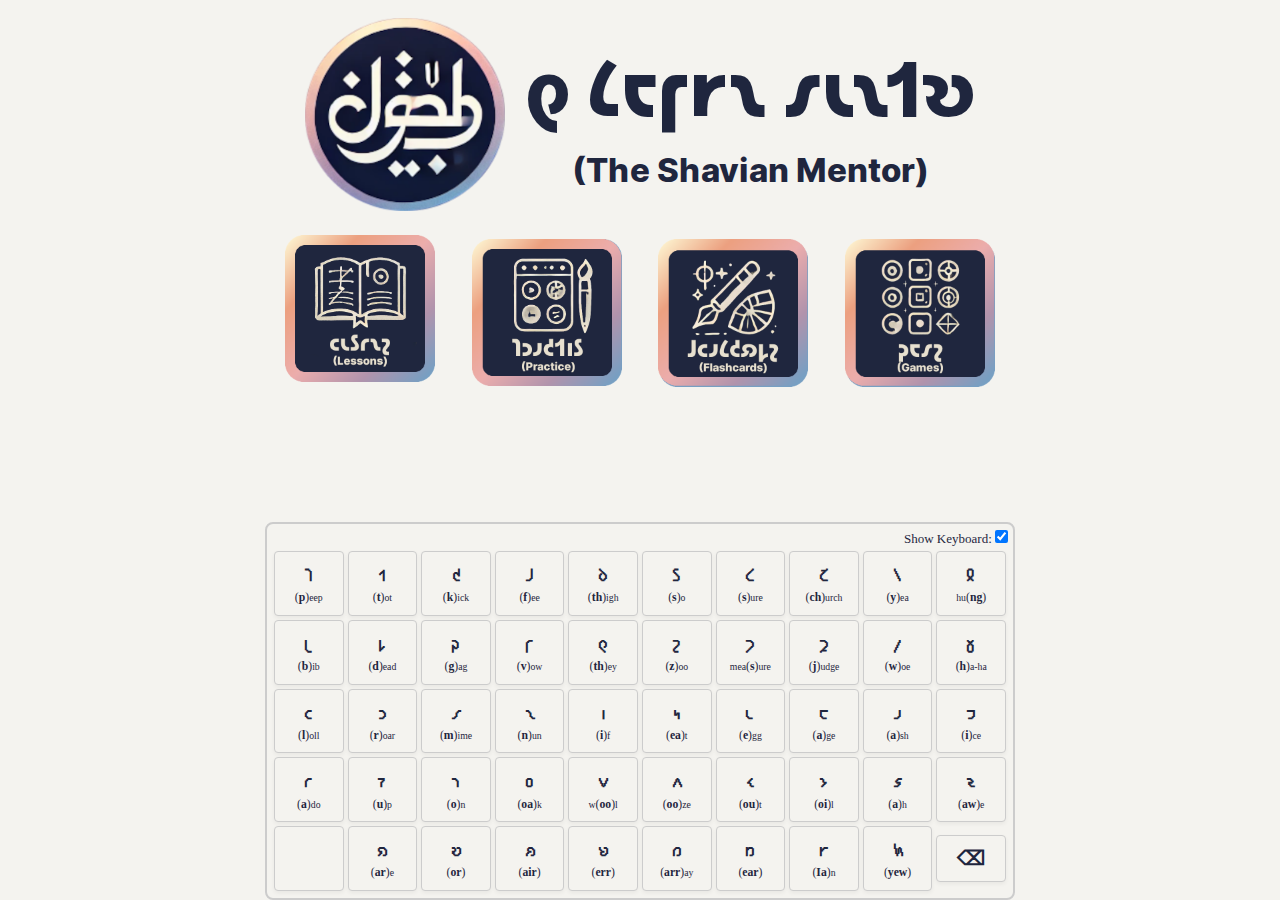
==== commit 6b341e88: "Updated lesson 3 with minor fixes." ====
--- a/index.html
+++ b/index.html
@@ -7,10 +7,10 @@
   <link rel="manifest" href="manifest.webmanifest">
   <meta name="theme-color" content="#1976d2">
 <style>@charset "UTF-8";@font-face{font-family:InterAlia;src:url(/assets/fonts/InterAlia-Medium.ttf) format("truetype");font-weight:400;font-style:normal}:root{--main-background-color: #f4f3ef;--generic-control-background-color: #F6F8FA;--generic-control-text-color: #000000;--generic-control-border-color: #E5E7EB;--title-font-colors: #1f263e;--button-background-color: #77a0c3;--button-background-color-disabled: #000;--button-border-color: lightgray;--button-text-color: #F6F8FA;--button-hover-color: #1f263e;--correct-color: #77c38b;--incorrect-color: #c37777;--keyboard-color: #f4f3ef;--keyboard-border-color: #ccc;--keyboard-key-color: #f4f3ef;--keyboard-text-color: #1f263e;--quiz-box-background-white: #F6F8FA;--quiz-box-border-white: #E5E7EB;--nc-font-sans: "InterAlia", -apple-system, BlinkMacSystemFont, "Segoe UI", Roboto, Oxygen, Ubuntu, Cantarell, "Open Sans", "Helvetica Neue", sans-serif, "Apple Color Emoji", "Segoe UI Emoji", "Segoe UI Symbol";--nc-font-mono: Consolas, monaco, "Ubuntu Mono", "Liberation Mono", "Courier New", Courier, monospace}*{margin:0;padding:0}body{margin:0 auto;max-width:750px;border-radius:6px;overflow-x:hidden;word-break:break-word;overflow-wrap:break-word;background:var(--main-background-color);color:var(--title-font-colors);font-size:1.3rem;line-height:1.5}input{padding:6px 12px;background:var(--generic-control-background-color);color:var(--generic-control-text-color);border:1px solid var(--generic-control-border-color);border-radius:4px;box-shadow:none;box-sizing:border-box}
-</style><link rel="stylesheet" href="styles-4F7I3742.css" media="print" onload="this.media='all'"><noscript><link rel="stylesheet" href="styles-4F7I3742.css"></noscript><style ng-app-id="ng">.container[_ngcontent-ng-c2120108727]{display:flex;flex-direction:column;height:100vh}.middle[_ngcontent-ng-c2120108727]{flex:1 1 auto;padding:10px}.fixed-bottom[_ngcontent-ng-c2120108727]{position:sticky;bottom:0;left:0;width:100%;background-color:#fff}</style><style ng-app-id="ng">.table-container[_ngcontent-ng-c2749195429]{background-color:var(--keyboard-color)}.table[_ngcontent-ng-c2749195429]{padding:5px;border-radius:8px;border:2px solid;border-color:var(--keyboard-border-color);font-size:.75em}.cell-container[_ngcontent-ng-c2749195429]{display:grid;grid-template-columns:repeat(10,1fr)}.cell[_ngcontent-ng-c2749195429]{text-align:center;padding:8px;border:1px solid;border-color:var(--keyboard-border-color);border-radius:4px;background-color:var(--keyboard-key-color);box-shadow:0 2px 4px #0000000d;color:var(--keyboard-text-color);margin:2px}.cell-main-character[_ngcontent-ng-c2749195429]{font-weight:bolder;font-size:1.25em}.cell-sub-title[_ngcontent-ng-c2749195429]{font-size:.75em}.cell-sub-title-name[_ngcontent-ng-c2749195429], .cell-sub-title-ipa[_ngcontent-ng-c2749195429]{visibility:visible}.cell-strong[_ngcontent-ng-c2749195429]{font-weight:700;color:#333}.cell-silver[_ngcontent-ng-c2749195429], .cell-gray[_ngcontent-ng-c2749195429]{background-color:var(--keyboard-key-color)}.cell-left[_ngcontent-ng-c2749195429]{text-align:left}.cell-rowspan[_ngcontent-ng-c2749195429]{grid-row:span 1;display:flex;align-items:center;justify-content:center}.cell-rowspan-six[_ngcontent-ng-c2749195429]{grid-row:span 2;display:flex;align-items:center;justify-content:center}.top_keyboard_span[_ngcontent-ng-c2749195429]{min-height:20px;grid-column:span 10}.checkbox-container[_ngcontent-ng-c2749195429]{margin:7px;font-size:small;position:absolute;top:0;right:0;border:0}.cell-sub-title-ipa[_ngcontent-ng-c2749195429]{visibility:hidden;display:none}@media (max-height: 900px){.cell-sub-title-ipa[_ngcontent-ng-c2749195429]{display:none}}@media (max-width: 750px){.table[_ngcontent-ng-c2749195429]{font-size:1vw}.cell-main-character[_ngcontent-ng-c2749195429]{font-size:x-large}.cell-sub-title[_ngcontent-ng-c2749195429]{visibility:hidden;display:none}}@media (max-height: 750px){.table[_ngcontent-ng-c2749195429]{font-size:1vw}.cell-main-character[_ngcontent-ng-c2749195429]{font-size:x-large}.cell-sub-title[_ngcontent-ng-c2749195429]{visibility:hidden;display:none}}@media (max-width: 440px){.cell-main-character[_ngcontent-ng-c2749195429]{font-size:large}.cell-sub-title[_ngcontent-ng-c2749195429]{visibility:hidden;display:none}}@media (max-width: 370px){.cell-main-character[_ngcontent-ng-c2749195429]{font-size:medium}.cell-sub-title[_ngcontent-ng-c2749195429]{visibility:hidden;display:none}}</style></head>
+</style><link rel="stylesheet" href="styles-L7MNZVQK.css" media="print" onload="this.media='all'"><noscript><link rel="stylesheet" href="styles-L7MNZVQK.css"></noscript><style ng-app-id="ng">.container[_ngcontent-ng-c3039364798]{display:flex;flex-direction:column;height:100vh}.middle[_ngcontent-ng-c3039364798]{flex:1 1 auto;padding:10px}.fixed-bottom[_ngcontent-ng-c3039364798]{position:sticky;bottom:0;left:0;width:100%;background-color:#fff}.centered-button[_ngcontent-ng-c3039364798]{position:fixed;top:0%;left:50%;transform:translate(-50%);z-index:1000;padding:10px 20px;font-size:16px;border-radius:0 0 10px 10px;cursor:pointer}</style><style ng-app-id="ng">.table-container[_ngcontent-ng-c810656132]{background-color:var(--keyboard-color)}.table[_ngcontent-ng-c810656132]{padding:5px;border-radius:8px;border:2px solid;border-color:var(--keyboard-border-color);font-size:.75em}.cell-container[_ngcontent-ng-c810656132]{display:grid;grid-template-columns:repeat(10,1fr)}.cell[_ngcontent-ng-c810656132]{text-align:center;padding:8px;border:1px solid;border-color:var(--keyboard-border-color);border-radius:4px;background-color:var(--keyboard-key-color);box-shadow:0 2px 4px #0000000d;color:var(--keyboard-text-color);margin:2px}.cell-main-character[_ngcontent-ng-c810656132]{font-weight:bolder;font-size:1.25em}.cell-sub-title[_ngcontent-ng-c810656132]{font-size:.75em}.cell-sub-title-name[_ngcontent-ng-c810656132], .cell-sub-title-ipa[_ngcontent-ng-c810656132]{visibility:visible}.cell-strong[_ngcontent-ng-c810656132]{font-weight:700;color:#333}.cell-silver[_ngcontent-ng-c810656132], .cell-gray[_ngcontent-ng-c810656132]{background-color:var(--keyboard-key-color)}.cell-left[_ngcontent-ng-c810656132]{text-align:left}.cell-rowspan[_ngcontent-ng-c810656132]{grid-row:span 1;display:flex;align-items:center;justify-content:center}.cell-rowspan-six[_ngcontent-ng-c810656132]{grid-row:span 2;display:flex;align-items:center;justify-content:center}.top_keyboard_span[_ngcontent-ng-c810656132]{min-height:20px;grid-column:span 10}.checkbox-container[_ngcontent-ng-c810656132]{margin:7px;font-size:small;position:absolute;top:0;right:0;border:0}.cell-sub-title-ipa[_ngcontent-ng-c810656132]{visibility:hidden;display:none}@media (max-height: 900px){.cell-sub-title-ipa[_ngcontent-ng-c810656132]{display:none}}@media (max-width: 750px){.table[_ngcontent-ng-c810656132]{font-size:1vw}.cell-main-character[_ngcontent-ng-c810656132]{font-size:x-large}.cell-sub-title[_ngcontent-ng-c810656132]{visibility:hidden;display:none}}@media (max-height: 750px){.table[_ngcontent-ng-c810656132]{font-size:1vw}.cell-main-character[_ngcontent-ng-c810656132]{font-size:x-large}.cell-sub-title[_ngcontent-ng-c810656132]{visibility:hidden;display:none}}@media (max-width: 440px){.cell-main-character[_ngcontent-ng-c810656132]{font-size:large}.cell-sub-title[_ngcontent-ng-c810656132]{visibility:hidden;display:none}}@media (max-width: 370px){.cell-main-character[_ngcontent-ng-c810656132]{font-size:medium}.cell-sub-title[_ngcontent-ng-c810656132]{visibility:hidden;display:none}}</style></head>
 <body><!--nghm-->
-  <app-root _nghost-ng-c2120108727 ng-version="18.2.0" ngh="1" ng-server-context="ssg"><!----><div _ngcontent-ng-c2120108727 class="container"><div _ngcontent-ng-c2120108727 class="middle"><router-outlet _ngcontent-ng-c2120108727></router-outlet><!----></div><div _ngcontent-ng-c2120108727 class="fixed-bottom"><app-shavian-keyboard _ngcontent-ng-c2120108727 _nghost-ng-c2749195429 ngh="0"><div _ngcontent-ng-c2749195429 class="table-container"><div _ngcontent-ng-c2749195429 class="table"><div _ngcontent-ng-c2749195429 class="top_keyboard_span"><div _ngcontent-ng-c2749195429 class="checkbox-container"><label _ngcontent-ng-c2749195429>Show Keyboard: </label><input _ngcontent-ng-c2749195429 type="checkbox" class="ng-untouched ng-pristine ng-valid" checked></div></div><div _ngcontent-ng-c2749195429 class="cell-container" style="display: grid;"><div _ngcontent-ng-c2749195429 class="cell cell-silver"><div _ngcontent-ng-c2749195429 class="cell-main-character">𐑐</div><div _ngcontent-ng-c2749195429 class="cell-sub-title cell-sub-title-ipa">/<strong _ngcontent-ng-c2749195429>p</strong>/</div><div _ngcontent-ng-c2749195429 class="cell-sub-title cell-sub-title-name">(<strong _ngcontent-ng-c2749195429>p</strong>)<small _ngcontent-ng-c2749195429>eep</small></div></div><div _ngcontent-ng-c2749195429 class="cell cell-silver"><div _ngcontent-ng-c2749195429 class="cell-main-character">𐑑</div><div _ngcontent-ng-c2749195429 class="cell-sub-title cell-sub-title-ipa">/<strong _ngcontent-ng-c2749195429>t</strong>/</div><div _ngcontent-ng-c2749195429 class="cell-sub-title cell-sub-title-name">(<strong _ngcontent-ng-c2749195429>t</strong>)<small _ngcontent-ng-c2749195429>ot</small></div></div><div _ngcontent-ng-c2749195429 class="cell cell-silver"><div _ngcontent-ng-c2749195429 class="cell-main-character">𐑒</div><div _ngcontent-ng-c2749195429 class="cell-sub-title cell-sub-title-ipa">/<strong _ngcontent-ng-c2749195429>k</strong>/</div><div _ngcontent-ng-c2749195429 class="cell-sub-title cell-sub-title-name">(<strong _ngcontent-ng-c2749195429>k</strong>)<small _ngcontent-ng-c2749195429>ick</small></div></div><div _ngcontent-ng-c2749195429 class="cell cell-silver"><div _ngcontent-ng-c2749195429 class="cell-main-character">𐑓</div><div _ngcontent-ng-c2749195429 class="cell-sub-title cell-sub-title-ipa">/<strong _ngcontent-ng-c2749195429>f</strong>/</div><div _ngcontent-ng-c2749195429 class="cell-sub-title cell-sub-title-name">(<strong _ngcontent-ng-c2749195429>f</strong>)<small _ngcontent-ng-c2749195429>ee</small></div></div><div _ngcontent-ng-c2749195429 class="cell cell-silver"><div _ngcontent-ng-c2749195429 class="cell-main-character">𐑔</div><div _ngcontent-ng-c2749195429 class="cell-sub-title cell-sub-title-ipa">/<strong _ngcontent-ng-c2749195429>θ</strong>/</div><div _ngcontent-ng-c2749195429 class="cell-sub-title cell-sub-title-name">(<strong _ngcontent-ng-c2749195429>th</strong>)<small _ngcontent-ng-c2749195429>igh</small></div></div><div _ngcontent-ng-c2749195429 class="cell cell-silver"><div _ngcontent-ng-c2749195429 class="cell-main-character">𐑕</div><div _ngcontent-ng-c2749195429 class="cell-sub-title cell-sub-title-ipa">/<strong _ngcontent-ng-c2749195429>s</strong>/</div><div _ngcontent-ng-c2749195429 class="cell-sub-title cell-sub-title-name">(<strong _ngcontent-ng-c2749195429>s</strong>)<small _ngcontent-ng-c2749195429>o</small></div></div><div _ngcontent-ng-c2749195429 class="cell cell-silver"><div _ngcontent-ng-c2749195429 class="cell-main-character">𐑖</div><div _ngcontent-ng-c2749195429 class="cell-sub-title cell-sub-title-ipa">/<strong _ngcontent-ng-c2749195429>ʃ</strong>/</div><div _ngcontent-ng-c2749195429 class="cell-sub-title cell-sub-title-name">(<strong _ngcontent-ng-c2749195429>s</strong>)<small _ngcontent-ng-c2749195429>ure</small></div></div><div _ngcontent-ng-c2749195429 class="cell cell-silver"><div _ngcontent-ng-c2749195429 class="cell-main-character">𐑗</div><div _ngcontent-ng-c2749195429 class="cell-sub-title cell-sub-title-ipa">/<strong _ngcontent-ng-c2749195429>ʧ</strong>/</div><div _ngcontent-ng-c2749195429 class="cell-sub-title cell-sub-title-name">(<strong _ngcontent-ng-c2749195429>ch</strong>)<small _ngcontent-ng-c2749195429>urch</small></div></div><div _ngcontent-ng-c2749195429 class="cell cell-silver"><div _ngcontent-ng-c2749195429 class="cell-main-character">𐑘</div><div _ngcontent-ng-c2749195429 class="cell-sub-title cell-sub-title-ipa">/<strong _ngcontent-ng-c2749195429>j</strong>/</div><div _ngcontent-ng-c2749195429 class="cell-sub-title cell-sub-title-name">(<strong _ngcontent-ng-c2749195429>y</strong>)<small _ngcontent-ng-c2749195429>ea</small></div></div><div _ngcontent-ng-c2749195429 class="cell cell-silver"><div _ngcontent-ng-c2749195429 class="cell-main-character">𐑙</div><div _ngcontent-ng-c2749195429 class="cell-sub-title cell-sub-title-ipa">/<strong _ngcontent-ng-c2749195429>ŋ</strong>/</div><div _ngcontent-ng-c2749195429 class="cell-sub-title cell-sub-title-name"><small _ngcontent-ng-c2749195429>hu</small>(<strong _ngcontent-ng-c2749195429>ng</strong>)</div></div><div _ngcontent-ng-c2749195429 class="cell cell-silver"><div _ngcontent-ng-c2749195429 class="cell-main-character">𐑚</div><div _ngcontent-ng-c2749195429 class="cell-sub-title cell-sub-title-ipa">/<strong _ngcontent-ng-c2749195429>b</strong>/</div><div _ngcontent-ng-c2749195429 class="cell-sub-title cell-sub-title-name">(<strong _ngcontent-ng-c2749195429>b</strong>)<small _ngcontent-ng-c2749195429>ib</small></div></div><div _ngcontent-ng-c2749195429 class="cell cell-silver"><div _ngcontent-ng-c2749195429 class="cell-main-character">𐑛</div><div _ngcontent-ng-c2749195429 class="cell-sub-title cell-sub-title-ipa">/<strong _ngcontent-ng-c2749195429>d</strong>/</div><div _ngcontent-ng-c2749195429 class="cell-sub-title cell-sub-title-name">(<strong _ngcontent-ng-c2749195429>d</strong>)<small _ngcontent-ng-c2749195429>ead</small></div></div><div _ngcontent-ng-c2749195429 class="cell cell-silver"><div _ngcontent-ng-c2749195429 class="cell-main-character">𐑜</div><div _ngcontent-ng-c2749195429 class="cell-sub-title cell-sub-title-ipa">/<strong _ngcontent-ng-c2749195429>g</strong>/</div><div _ngcontent-ng-c2749195429 class="cell-sub-title cell-sub-title-name">(<strong _ngcontent-ng-c2749195429>g</strong>)<small _ngcontent-ng-c2749195429>ag</small></div></div><div _ngcontent-ng-c2749195429 class="cell cell-silver"><div _ngcontent-ng-c2749195429 class="cell-main-character">𐑝</div><div _ngcontent-ng-c2749195429 class="cell-sub-title cell-sub-title-ipa">/<strong _ngcontent-ng-c2749195429>v</strong>/</div><div _ngcontent-ng-c2749195429 class="cell-sub-title cell-sub-title-name">(<strong _ngcontent-ng-c2749195429>v</strong>)<small _ngcontent-ng-c2749195429>ow</small></div></div><div _ngcontent-ng-c2749195429 class="cell cell-silver"><div _ngcontent-ng-c2749195429 class="cell-main-character">𐑞</div><div _ngcontent-ng-c2749195429 class="cell-sub-title cell-sub-title-ipa">/<strong _ngcontent-ng-c2749195429>ð</strong>/</div><div _ngcontent-ng-c2749195429 class="cell-sub-title cell-sub-title-name">(<strong _ngcontent-ng-c2749195429>th</strong>)<small _ngcontent-ng-c2749195429>ey</small></div></div><div _ngcontent-ng-c2749195429 class="cell cell-silver"><div _ngcontent-ng-c2749195429 class="cell-main-character">𐑟</div><div _ngcontent-ng-c2749195429 class="cell-sub-title cell-sub-title-ipa">/<strong _ngcontent-ng-c2749195429>z</strong>/</div><div _ngcontent-ng-c2749195429 class="cell-sub-title cell-sub-title-name">(<strong _ngcontent-ng-c2749195429>z</strong>)<small _ngcontent-ng-c2749195429>oo</small></div></div><div _ngcontent-ng-c2749195429 class="cell cell-silver"><div _ngcontent-ng-c2749195429 class="cell-main-character">𐑠</div><div _ngcontent-ng-c2749195429 class="cell-sub-title cell-sub-title-ipa">/<strong _ngcontent-ng-c2749195429>ʒ</strong>/</div><div _ngcontent-ng-c2749195429 class="cell-sub-title cell-sub-title-name"><small _ngcontent-ng-c2749195429>mea</small>(<strong _ngcontent-ng-c2749195429>s</strong>)<small _ngcontent-ng-c2749195429>ure</small></div></div><div _ngcontent-ng-c2749195429 class="cell cell-silver"><div _ngcontent-ng-c2749195429 class="cell-main-character">𐑡</div><div _ngcontent-ng-c2749195429 class="cell-sub-title cell-sub-title-ipa">/<strong _ngcontent-ng-c2749195429>ʤ</strong>/</div><div _ngcontent-ng-c2749195429 class="cell-sub-title cell-sub-title-name">(<strong _ngcontent-ng-c2749195429>j</strong>)<small _ngcontent-ng-c2749195429>udge</small></div></div><div _ngcontent-ng-c2749195429 class="cell cell-silver"><div _ngcontent-ng-c2749195429 class="cell-main-character">𐑢</div><div _ngcontent-ng-c2749195429 class="cell-sub-title cell-sub-title-ipa">/<strong _ngcontent-ng-c2749195429>w</strong>/</div><div _ngcontent-ng-c2749195429 class="cell-sub-title cell-sub-title-name">(<strong _ngcontent-ng-c2749195429>w</strong>)<small _ngcontent-ng-c2749195429>oe</small></div></div><div _ngcontent-ng-c2749195429 class="cell cell-silver"><div _ngcontent-ng-c2749195429 class="cell-main-character">𐑣</div><div _ngcontent-ng-c2749195429 class="cell-sub-title cell-sub-title-ipa">/<strong _ngcontent-ng-c2749195429>h</strong>/</div><div _ngcontent-ng-c2749195429 class="cell-sub-title cell-sub-title-name">(<strong _ngcontent-ng-c2749195429>h</strong>)<small _ngcontent-ng-c2749195429>a-ha</small></div></div><div _ngcontent-ng-c2749195429 class="cell cell-silver"><div _ngcontent-ng-c2749195429 class="cell-main-character">𐑤</div><div _ngcontent-ng-c2749195429 class="cell-sub-title cell-sub-title-ipa">/<strong _ngcontent-ng-c2749195429>l</strong>/</div><div _ngcontent-ng-c2749195429 class="cell-sub-title cell-sub-title-name">(<strong _ngcontent-ng-c2749195429>l</strong>)<small _ngcontent-ng-c2749195429>oll</small></div></div><div _ngcontent-ng-c2749195429 class="cell cell-silver"><div _ngcontent-ng-c2749195429 class="cell-main-character">𐑮</div><div _ngcontent-ng-c2749195429 class="cell-sub-title cell-sub-title-ipa">/<strong _ngcontent-ng-c2749195429>r</strong>/</div><div _ngcontent-ng-c2749195429 class="cell-sub-title cell-sub-title-name">(<strong _ngcontent-ng-c2749195429>r</strong>)<small _ngcontent-ng-c2749195429>oar</small></div></div><div _ngcontent-ng-c2749195429 class="cell cell-silver"><div _ngcontent-ng-c2749195429 class="cell-main-character">𐑥</div><div _ngcontent-ng-c2749195429 class="cell-sub-title cell-sub-title-ipa">/<strong _ngcontent-ng-c2749195429>m</strong>/</div><div _ngcontent-ng-c2749195429 class="cell-sub-title cell-sub-title-name">(<strong _ngcontent-ng-c2749195429>m</strong>)<small _ngcontent-ng-c2749195429>ime</small></div></div><div _ngcontent-ng-c2749195429 class="cell cell-silver"><div _ngcontent-ng-c2749195429 class="cell-main-character">𐑯</div><div _ngcontent-ng-c2749195429 class="cell-sub-title cell-sub-title-ipa">/<strong _ngcontent-ng-c2749195429>n</strong>/</div><div _ngcontent-ng-c2749195429 class="cell-sub-title cell-sub-title-name">(<strong _ngcontent-ng-c2749195429>n</strong>)<small _ngcontent-ng-c2749195429>un</small></div></div><div _ngcontent-ng-c2749195429 class="cell cell-silver"><div _ngcontent-ng-c2749195429 class="cell-main-character">𐑦</div><div _ngcontent-ng-c2749195429 class="cell-sub-title cell-sub-title-ipa">/<strong _ngcontent-ng-c2749195429>ɪ</strong>/<strong _ngcontent-ng-c2749195429>~</strong>/<strong _ngcontent-ng-c2749195429>i</strong>/ </div><div _ngcontent-ng-c2749195429 class="cell-sub-title cell-sub-title-name">(<strong _ngcontent-ng-c2749195429>i</strong>)<small _ngcontent-ng-c2749195429>f</small></div></div><div _ngcontent-ng-c2749195429 class="cell cell-silver"><div _ngcontent-ng-c2749195429 class="cell-main-character">𐑰</div><div _ngcontent-ng-c2749195429 class="cell-sub-title cell-sub-title-ipa">/<strong _ngcontent-ng-c2749195429>iː</strong>/</div><div _ngcontent-ng-c2749195429 class="cell-sub-title cell-sub-title-name">(<strong _ngcontent-ng-c2749195429>ea</strong>)<small _ngcontent-ng-c2749195429>t</small></div></div><div _ngcontent-ng-c2749195429 class="cell cell-silver"><div _ngcontent-ng-c2749195429 class="cell-main-character">𐑧</div><div _ngcontent-ng-c2749195429 class="cell-sub-title cell-sub-title-ipa">/<strong _ngcontent-ng-c2749195429>ɛ</strong>/</div><div _ngcontent-ng-c2749195429 class="cell-sub-title cell-sub-title-name">(<strong _ngcontent-ng-c2749195429>e</strong>)<small _ngcontent-ng-c2749195429>gg</small></div></div><div _ngcontent-ng-c2749195429 class="cell cell-silver"><div _ngcontent-ng-c2749195429 class="cell-main-character">𐑱</div><div _ngcontent-ng-c2749195429 class="cell-sub-title cell-sub-title-ipa">/<strong _ngcontent-ng-c2749195429>eɪ</strong>/</div><div _ngcontent-ng-c2749195429 class="cell-sub-title cell-sub-title-name">(<strong _ngcontent-ng-c2749195429>a</strong>)<small _ngcontent-ng-c2749195429>ge</small></div></div><div _ngcontent-ng-c2749195429 class="cell cell-silver"><div _ngcontent-ng-c2749195429 class="cell-main-character">𐑨</div><div _ngcontent-ng-c2749195429 class="cell-sub-title cell-sub-title-ipa">/<strong _ngcontent-ng-c2749195429>æ</strong>/</div><div _ngcontent-ng-c2749195429 class="cell-sub-title cell-sub-title-name">(<strong _ngcontent-ng-c2749195429>a</strong>)<small _ngcontent-ng-c2749195429>sh</small></div></div><div _ngcontent-ng-c2749195429 class="cell cell-silver"><div _ngcontent-ng-c2749195429 class="cell-main-character">𐑲</div><div _ngcontent-ng-c2749195429 class="cell-sub-title cell-sub-title-ipa">/<strong _ngcontent-ng-c2749195429>aɪ</strong>/</div><div _ngcontent-ng-c2749195429 class="cell-sub-title cell-sub-title-name">(<strong _ngcontent-ng-c2749195429>i</strong>)<small _ngcontent-ng-c2749195429>ce</small></div></div><div _ngcontent-ng-c2749195429 class="cell cell-silver"><div _ngcontent-ng-c2749195429 class="cell-main-character">𐑩</div><div _ngcontent-ng-c2749195429 class="cell-sub-title cell-sub-title-ipa">/<strong _ngcontent-ng-c2749195429>ə</strong>/</div><div _ngcontent-ng-c2749195429 class="cell-sub-title cell-sub-title-name">(<strong _ngcontent-ng-c2749195429>a</strong>)<small _ngcontent-ng-c2749195429>do</small></div></div><div _ngcontent-ng-c2749195429 class="cell cell-silver"><div _ngcontent-ng-c2749195429 class="cell-main-character">𐑳</div><div _ngcontent-ng-c2749195429 class="cell-sub-title cell-sub-title-ipa">/<strong _ngcontent-ng-c2749195429>ʌ</strong>/</div><div _ngcontent-ng-c2749195429 class="cell-sub-title cell-sub-title-name">(<strong _ngcontent-ng-c2749195429>u</strong>)<small _ngcontent-ng-c2749195429>p</small></div></div><div _ngcontent-ng-c2749195429 class="cell cell-silver"><div _ngcontent-ng-c2749195429 class="cell-main-character">𐑪</div><div _ngcontent-ng-c2749195429 class="cell-sub-title cell-sub-title-ipa">/<strong _ngcontent-ng-c2749195429>ɒ</strong>/</div><div _ngcontent-ng-c2749195429 class="cell-sub-title cell-sub-title-name">(<strong _ngcontent-ng-c2749195429>o</strong>)<small _ngcontent-ng-c2749195429>n</small></div></div><div _ngcontent-ng-c2749195429 class="cell cell-silver"><div _ngcontent-ng-c2749195429 class="cell-main-character">𐑴</div><div _ngcontent-ng-c2749195429 class="cell-sub-title cell-sub-title-ipa">/<strong _ngcontent-ng-c2749195429>əʊ</strong>/</div><div _ngcontent-ng-c2749195429 class="cell-sub-title cell-sub-title-name">(<strong _ngcontent-ng-c2749195429>oa</strong>)<small _ngcontent-ng-c2749195429>k</small></div></div><div _ngcontent-ng-c2749195429 class="cell cell-silver"><div _ngcontent-ng-c2749195429 class="cell-main-character">𐑫</div><div _ngcontent-ng-c2749195429 class="cell-sub-title cell-sub-title-ipa">/<strong _ngcontent-ng-c2749195429>ʊ</strong>/</div><div _ngcontent-ng-c2749195429 class="cell-sub-title cell-sub-title-name"><small _ngcontent-ng-c2749195429>w</small>(<strong _ngcontent-ng-c2749195429>oo</strong>)<small _ngcontent-ng-c2749195429>l</small></div></div><div _ngcontent-ng-c2749195429 class="cell cell-silver"><div _ngcontent-ng-c2749195429 class="cell-main-character">𐑵</div><div _ngcontent-ng-c2749195429 class="cell-sub-title cell-sub-title-ipa">/<strong _ngcontent-ng-c2749195429>u(ː)</strong>/</div><div _ngcontent-ng-c2749195429 class="cell-sub-title cell-sub-title-name">(<strong _ngcontent-ng-c2749195429>oo</strong>)<small _ngcontent-ng-c2749195429>ze</small></div></div><div _ngcontent-ng-c2749195429 class="cell cell-silver"><div _ngcontent-ng-c2749195429 class="cell-main-character">𐑬</div><div _ngcontent-ng-c2749195429 class="cell-sub-title cell-sub-title-ipa">/<strong _ngcontent-ng-c2749195429>aʊ</strong>/</div><div _ngcontent-ng-c2749195429 class="cell-sub-title cell-sub-title-name">(<strong _ngcontent-ng-c2749195429>ou</strong>)<small _ngcontent-ng-c2749195429>t</small></div></div><div _ngcontent-ng-c2749195429 class="cell cell-silver"><div _ngcontent-ng-c2749195429 class="cell-main-character">𐑶</div><div _ngcontent-ng-c2749195429 class="cell-sub-title cell-sub-title-ipa">/<strong _ngcontent-ng-c2749195429>ɔɪ</strong>/</div><div _ngcontent-ng-c2749195429 class="cell-sub-title cell-sub-title-name">(<strong _ngcontent-ng-c2749195429>oi</strong>)<small _ngcontent-ng-c2749195429>l</small></div></div><div _ngcontent-ng-c2749195429 class="cell cell-silver"><div _ngcontent-ng-c2749195429 class="cell-main-character">𐑭</div><div _ngcontent-ng-c2749195429 class="cell-sub-title cell-sub-title-ipa">/<strong _ngcontent-ng-c2749195429>ɑː</strong>/</div><div _ngcontent-ng-c2749195429 class="cell-sub-title cell-sub-title-name">(<strong _ngcontent-ng-c2749195429>a</strong>)<small _ngcontent-ng-c2749195429>h</small></div></div><div _ngcontent-ng-c2749195429 class="cell cell-silver"><div _ngcontent-ng-c2749195429 class="cell-main-character">𐑷</div><div _ngcontent-ng-c2749195429 class="cell-sub-title cell-sub-title-ipa">/<strong _ngcontent-ng-c2749195429>ɔː</strong>/</div><div _ngcontent-ng-c2749195429 class="cell-sub-title cell-sub-title-name">(<strong _ngcontent-ng-c2749195429>aw</strong>)<small _ngcontent-ng-c2749195429>e</small></div></div><div _ngcontent-ng-c2749195429 class="cell cell-silver"></div><div _ngcontent-ng-c2749195429 class="cell cell-silver"><div _ngcontent-ng-c2749195429 class="cell-main-character">𐑸</div><div _ngcontent-ng-c2749195429 class="cell-sub-title cell-sub-title-ipa">/<strong _ngcontent-ng-c2749195429>ɑː(r)</strong>/</div><div _ngcontent-ng-c2749195429 class="cell-sub-title cell-sub-title-name">(<strong _ngcontent-ng-c2749195429>ar</strong>)<small _ngcontent-ng-c2749195429>e</small></div></div><div _ngcontent-ng-c2749195429 class="cell cell-silver"><div _ngcontent-ng-c2749195429 class="cell-main-character">𐑹</div><div _ngcontent-ng-c2749195429 class="cell-sub-title cell-sub-title-ipa">/<strong _ngcontent-ng-c2749195429>ɔː(r)</strong>/</div><div _ngcontent-ng-c2749195429 class="cell-sub-title cell-sub-title-name">(<strong _ngcontent-ng-c2749195429>or</strong>)</div></div><div _ngcontent-ng-c2749195429 class="cell cell-silver"><div _ngcontent-ng-c2749195429 class="cell-main-character">𐑺</div><div _ngcontent-ng-c2749195429 class="cell-sub-title cell-sub-title-ipa">/<strong _ngcontent-ng-c2749195429>ɛə(r)</strong>/</div><div _ngcontent-ng-c2749195429 class="cell-sub-title cell-sub-title-name">(<strong _ngcontent-ng-c2749195429>air</strong>)</div></div><div _ngcontent-ng-c2749195429 class="cell cell-silver"><div _ngcontent-ng-c2749195429 class="cell-main-character">𐑻</div><div _ngcontent-ng-c2749195429 class="cell-sub-title cell-sub-title-ipa">/<strong _ngcontent-ng-c2749195429>ɜː(r)</strong>/</div><div _ngcontent-ng-c2749195429 class="cell-sub-title cell-sub-title-name">(<strong _ngcontent-ng-c2749195429>err</strong>)</div></div><div _ngcontent-ng-c2749195429 class="cell cell-silver"><div _ngcontent-ng-c2749195429 class="cell-main-character">𐑼</div><div _ngcontent-ng-c2749195429 class="cell-sub-title cell-sub-title-ipa">/<strong _ngcontent-ng-c2749195429>ə(r)</strong>/</div><div _ngcontent-ng-c2749195429 class="cell-sub-title cell-sub-title-name">(<strong _ngcontent-ng-c2749195429>arr</strong>)<small _ngcontent-ng-c2749195429>ay</small></div></div><div _ngcontent-ng-c2749195429 class="cell cell-silver"><div _ngcontent-ng-c2749195429 class="cell-main-character">𐑽</div><div _ngcontent-ng-c2749195429 class="cell-sub-title cell-sub-title-ipa">/<strong _ngcontent-ng-c2749195429>ɪə(r)</strong>/</div><div _ngcontent-ng-c2749195429 class="cell-sub-title cell-sub-title-name">(<strong _ngcontent-ng-c2749195429>ear</strong>)</div></div><div _ngcontent-ng-c2749195429 class="cell cell-silver"><div _ngcontent-ng-c2749195429 class="cell-main-character">𐑾</div><div _ngcontent-ng-c2749195429 class="cell-sub-title cell-sub-title-ipa">/<strong _ngcontent-ng-c2749195429>ɪə</strong>/</div><div _ngcontent-ng-c2749195429 class="cell-sub-title cell-sub-title-name">(<strong _ngcontent-ng-c2749195429>Ia</strong>)<small _ngcontent-ng-c2749195429>n</small></div></div><div _ngcontent-ng-c2749195429 class="cell cell-silver"><div _ngcontent-ng-c2749195429 class="cell-main-character">𐑿</div><div _ngcontent-ng-c2749195429 class="cell-sub-title cell-sub-title-ipa">/<strong _ngcontent-ng-c2749195429>ju(ː)</strong>/</div><div _ngcontent-ng-c2749195429 class="cell-sub-title cell-sub-title-name">(<strong _ngcontent-ng-c2749195429>yew</strong>)</div></div><div _ngcontent-ng-c2749195429 class="cell cell-silver" style="align-self: center;">&lt;bksp</div></div></div></div></app-shavian-keyboard></div></div></app-root>
+  <app-root _nghost-ng-c3039364798 ng-version="18.2.0" ngh="1" ng-server-context="ssg"><!----><div _ngcontent-ng-c3039364798 class="container"><div _ngcontent-ng-c3039364798 class="middle"><router-outlet _ngcontent-ng-c3039364798></router-outlet><!----></div><div _ngcontent-ng-c3039364798 class="fixed-bottom"><app-shavian-keyboard _ngcontent-ng-c3039364798 _nghost-ng-c810656132 ngh="0"><div _ngcontent-ng-c810656132 class="table-container"><div _ngcontent-ng-c810656132 class="table"><div _ngcontent-ng-c810656132 class="top_keyboard_span"><div _ngcontent-ng-c810656132 class="checkbox-container"><label _ngcontent-ng-c810656132>Show Keyboard: </label><input _ngcontent-ng-c810656132 type="checkbox" class="ng-untouched ng-pristine ng-valid" checked></div></div><div _ngcontent-ng-c810656132 class="cell-container" style="display: grid;"><div _ngcontent-ng-c810656132 class="cell cell-silver"><div _ngcontent-ng-c810656132 class="cell-main-character">𐑐</div><div _ngcontent-ng-c810656132 class="cell-sub-title cell-sub-title-ipa">/<strong _ngcontent-ng-c810656132>p</strong>/</div><div _ngcontent-ng-c810656132 class="cell-sub-title cell-sub-title-name">(<strong _ngcontent-ng-c810656132>p</strong>)<small _ngcontent-ng-c810656132>eep</small></div></div><div _ngcontent-ng-c810656132 class="cell cell-silver"><div _ngcontent-ng-c810656132 class="cell-main-character">𐑑</div><div _ngcontent-ng-c810656132 class="cell-sub-title cell-sub-title-ipa">/<strong _ngcontent-ng-c810656132>t</strong>/</div><div _ngcontent-ng-c810656132 class="cell-sub-title cell-sub-title-name">(<strong _ngcontent-ng-c810656132>t</strong>)<small _ngcontent-ng-c810656132>ot</small></div></div><div _ngcontent-ng-c810656132 class="cell cell-silver"><div _ngcontent-ng-c810656132 class="cell-main-character">𐑒</div><div _ngcontent-ng-c810656132 class="cell-sub-title cell-sub-title-ipa">/<strong _ngcontent-ng-c810656132>k</strong>/</div><div _ngcontent-ng-c810656132 class="cell-sub-title cell-sub-title-name">(<strong _ngcontent-ng-c810656132>k</strong>)<small _ngcontent-ng-c810656132>ick</small></div></div><div _ngcontent-ng-c810656132 class="cell cell-silver"><div _ngcontent-ng-c810656132 class="cell-main-character">𐑓</div><div _ngcontent-ng-c810656132 class="cell-sub-title cell-sub-title-ipa">/<strong _ngcontent-ng-c810656132>f</strong>/</div><div _ngcontent-ng-c810656132 class="cell-sub-title cell-sub-title-name">(<strong _ngcontent-ng-c810656132>f</strong>)<small _ngcontent-ng-c810656132>ee</small></div></div><div _ngcontent-ng-c810656132 class="cell cell-silver"><div _ngcontent-ng-c810656132 class="cell-main-character">𐑔</div><div _ngcontent-ng-c810656132 class="cell-sub-title cell-sub-title-ipa">/<strong _ngcontent-ng-c810656132>θ</strong>/</div><div _ngcontent-ng-c810656132 class="cell-sub-title cell-sub-title-name">(<strong _ngcontent-ng-c810656132>th</strong>)<small _ngcontent-ng-c810656132>igh</small></div></div><div _ngcontent-ng-c810656132 class="cell cell-silver"><div _ngcontent-ng-c810656132 class="cell-main-character">𐑕</div><div _ngcontent-ng-c810656132 class="cell-sub-title cell-sub-title-ipa">/<strong _ngcontent-ng-c810656132>s</strong>/</div><div _ngcontent-ng-c810656132 class="cell-sub-title cell-sub-title-name">(<strong _ngcontent-ng-c810656132>s</strong>)<small _ngcontent-ng-c810656132>o</small></div></div><div _ngcontent-ng-c810656132 class="cell cell-silver"><div _ngcontent-ng-c810656132 class="cell-main-character">𐑖</div><div _ngcontent-ng-c810656132 class="cell-sub-title cell-sub-title-ipa">/<strong _ngcontent-ng-c810656132>ʃ</strong>/</div><div _ngcontent-ng-c810656132 class="cell-sub-title cell-sub-title-name">(<strong _ngcontent-ng-c810656132>s</strong>)<small _ngcontent-ng-c810656132>ure</small></div></div><div _ngcontent-ng-c810656132 class="cell cell-silver"><div _ngcontent-ng-c810656132 class="cell-main-character">𐑗</div><div _ngcontent-ng-c810656132 class="cell-sub-title cell-sub-title-ipa">/<strong _ngcontent-ng-c810656132>ʧ</strong>/</div><div _ngcontent-ng-c810656132 class="cell-sub-title cell-sub-title-name">(<strong _ngcontent-ng-c810656132>ch</strong>)<small _ngcontent-ng-c810656132>urch</small></div></div><div _ngcontent-ng-c810656132 class="cell cell-silver"><div _ngcontent-ng-c810656132 class="cell-main-character">𐑘</div><div _ngcontent-ng-c810656132 class="cell-sub-title cell-sub-title-ipa">/<strong _ngcontent-ng-c810656132>j</strong>/</div><div _ngcontent-ng-c810656132 class="cell-sub-title cell-sub-title-name">(<strong _ngcontent-ng-c810656132>y</strong>)<small _ngcontent-ng-c810656132>ea</small></div></div><div _ngcontent-ng-c810656132 class="cell cell-silver"><div _ngcontent-ng-c810656132 class="cell-main-character">𐑙</div><div _ngcontent-ng-c810656132 class="cell-sub-title cell-sub-title-ipa">/<strong _ngcontent-ng-c810656132>ŋ</strong>/</div><div _ngcontent-ng-c810656132 class="cell-sub-title cell-sub-title-name"><small _ngcontent-ng-c810656132>hu</small>(<strong _ngcontent-ng-c810656132>ng</strong>)</div></div><div _ngcontent-ng-c810656132 class="cell cell-silver"><div _ngcontent-ng-c810656132 class="cell-main-character">𐑚</div><div _ngcontent-ng-c810656132 class="cell-sub-title cell-sub-title-ipa">/<strong _ngcontent-ng-c810656132>b</strong>/</div><div _ngcontent-ng-c810656132 class="cell-sub-title cell-sub-title-name">(<strong _ngcontent-ng-c810656132>b</strong>)<small _ngcontent-ng-c810656132>ib</small></div></div><div _ngcontent-ng-c810656132 class="cell cell-silver"><div _ngcontent-ng-c810656132 class="cell-main-character">𐑛</div><div _ngcontent-ng-c810656132 class="cell-sub-title cell-sub-title-ipa">/<strong _ngcontent-ng-c810656132>d</strong>/</div><div _ngcontent-ng-c810656132 class="cell-sub-title cell-sub-title-name">(<strong _ngcontent-ng-c810656132>d</strong>)<small _ngcontent-ng-c810656132>ead</small></div></div><div _ngcontent-ng-c810656132 class="cell cell-silver"><div _ngcontent-ng-c810656132 class="cell-main-character">𐑜</div><div _ngcontent-ng-c810656132 class="cell-sub-title cell-sub-title-ipa">/<strong _ngcontent-ng-c810656132>g</strong>/</div><div _ngcontent-ng-c810656132 class="cell-sub-title cell-sub-title-name">(<strong _ngcontent-ng-c810656132>g</strong>)<small _ngcontent-ng-c810656132>ag</small></div></div><div _ngcontent-ng-c810656132 class="cell cell-silver"><div _ngcontent-ng-c810656132 class="cell-main-character">𐑝</div><div _ngcontent-ng-c810656132 class="cell-sub-title cell-sub-title-ipa">/<strong _ngcontent-ng-c810656132>v</strong>/</div><div _ngcontent-ng-c810656132 class="cell-sub-title cell-sub-title-name">(<strong _ngcontent-ng-c810656132>v</strong>)<small _ngcontent-ng-c810656132>ow</small></div></div><div _ngcontent-ng-c810656132 class="cell cell-silver"><div _ngcontent-ng-c810656132 class="cell-main-character">𐑞</div><div _ngcontent-ng-c810656132 class="cell-sub-title cell-sub-title-ipa">/<strong _ngcontent-ng-c810656132>ð</strong>/</div><div _ngcontent-ng-c810656132 class="cell-sub-title cell-sub-title-name">(<strong _ngcontent-ng-c810656132>th</strong>)<small _ngcontent-ng-c810656132>ey</small></div></div><div _ngcontent-ng-c810656132 class="cell cell-silver"><div _ngcontent-ng-c810656132 class="cell-main-character">𐑟</div><div _ngcontent-ng-c810656132 class="cell-sub-title cell-sub-title-ipa">/<strong _ngcontent-ng-c810656132>z</strong>/</div><div _ngcontent-ng-c810656132 class="cell-sub-title cell-sub-title-name">(<strong _ngcontent-ng-c810656132>z</strong>)<small _ngcontent-ng-c810656132>oo</small></div></div><div _ngcontent-ng-c810656132 class="cell cell-silver"><div _ngcontent-ng-c810656132 class="cell-main-character">𐑠</div><div _ngcontent-ng-c810656132 class="cell-sub-title cell-sub-title-ipa">/<strong _ngcontent-ng-c810656132>ʒ</strong>/</div><div _ngcontent-ng-c810656132 class="cell-sub-title cell-sub-title-name"><small _ngcontent-ng-c810656132>mea</small>(<strong _ngcontent-ng-c810656132>s</strong>)<small _ngcontent-ng-c810656132>ure</small></div></div><div _ngcontent-ng-c810656132 class="cell cell-silver"><div _ngcontent-ng-c810656132 class="cell-main-character">𐑡</div><div _ngcontent-ng-c810656132 class="cell-sub-title cell-sub-title-ipa">/<strong _ngcontent-ng-c810656132>ʤ</strong>/</div><div _ngcontent-ng-c810656132 class="cell-sub-title cell-sub-title-name">(<strong _ngcontent-ng-c810656132>j</strong>)<small _ngcontent-ng-c810656132>udge</small></div></div><div _ngcontent-ng-c810656132 class="cell cell-silver"><div _ngcontent-ng-c810656132 class="cell-main-character">𐑢</div><div _ngcontent-ng-c810656132 class="cell-sub-title cell-sub-title-ipa">/<strong _ngcontent-ng-c810656132>w</strong>/</div><div _ngcontent-ng-c810656132 class="cell-sub-title cell-sub-title-name">(<strong _ngcontent-ng-c810656132>w</strong>)<small _ngcontent-ng-c810656132>oe</small></div></div><div _ngcontent-ng-c810656132 class="cell cell-silver"><div _ngcontent-ng-c810656132 class="cell-main-character">𐑣</div><div _ngcontent-ng-c810656132 class="cell-sub-title cell-sub-title-ipa">/<strong _ngcontent-ng-c810656132>h</strong>/</div><div _ngcontent-ng-c810656132 class="cell-sub-title cell-sub-title-name">(<strong _ngcontent-ng-c810656132>h</strong>)<small _ngcontent-ng-c810656132>a-ha</small></div></div><div _ngcontent-ng-c810656132 class="cell cell-silver"><div _ngcontent-ng-c810656132 class="cell-main-character">𐑤</div><div _ngcontent-ng-c810656132 class="cell-sub-title cell-sub-title-ipa">/<strong _ngcontent-ng-c810656132>l</strong>/</div><div _ngcontent-ng-c810656132 class="cell-sub-title cell-sub-title-name">(<strong _ngcontent-ng-c810656132>l</strong>)<small _ngcontent-ng-c810656132>oll</small></div></div><div _ngcontent-ng-c810656132 class="cell cell-silver"><div _ngcontent-ng-c810656132 class="cell-main-character">𐑮</div><div _ngcontent-ng-c810656132 class="cell-sub-title cell-sub-title-ipa">/<strong _ngcontent-ng-c810656132>r</strong>/</div><div _ngcontent-ng-c810656132 class="cell-sub-title cell-sub-title-name">(<strong _ngcontent-ng-c810656132>r</strong>)<small _ngcontent-ng-c810656132>oar</small></div></div><div _ngcontent-ng-c810656132 class="cell cell-silver"><div _ngcontent-ng-c810656132 class="cell-main-character">𐑥</div><div _ngcontent-ng-c810656132 class="cell-sub-title cell-sub-title-ipa">/<strong _ngcontent-ng-c810656132>m</strong>/</div><div _ngcontent-ng-c810656132 class="cell-sub-title cell-sub-title-name">(<strong _ngcontent-ng-c810656132>m</strong>)<small _ngcontent-ng-c810656132>ime</small></div></div><div _ngcontent-ng-c810656132 class="cell cell-silver"><div _ngcontent-ng-c810656132 class="cell-main-character">𐑯</div><div _ngcontent-ng-c810656132 class="cell-sub-title cell-sub-title-ipa">/<strong _ngcontent-ng-c810656132>n</strong>/</div><div _ngcontent-ng-c810656132 class="cell-sub-title cell-sub-title-name">(<strong _ngcontent-ng-c810656132>n</strong>)<small _ngcontent-ng-c810656132>un</small></div></div><div _ngcontent-ng-c810656132 class="cell cell-silver"><div _ngcontent-ng-c810656132 class="cell-main-character">𐑦</div><div _ngcontent-ng-c810656132 class="cell-sub-title cell-sub-title-ipa">/<strong _ngcontent-ng-c810656132>ɪ</strong>/<strong _ngcontent-ng-c810656132>~</strong>/<strong _ngcontent-ng-c810656132>i</strong>/ </div><div _ngcontent-ng-c810656132 class="cell-sub-title cell-sub-title-name">(<strong _ngcontent-ng-c810656132>i</strong>)<small _ngcontent-ng-c810656132>f</small></div></div><div _ngcontent-ng-c810656132 class="cell cell-silver"><div _ngcontent-ng-c810656132 class="cell-main-character">𐑰</div><div _ngcontent-ng-c810656132 class="cell-sub-title cell-sub-title-ipa">/<strong _ngcontent-ng-c810656132>iː</strong>/</div><div _ngcontent-ng-c810656132 class="cell-sub-title cell-sub-title-name">(<strong _ngcontent-ng-c810656132>ea</strong>)<small _ngcontent-ng-c810656132>t</small></div></div><div _ngcontent-ng-c810656132 class="cell cell-silver"><div _ngcontent-ng-c810656132 class="cell-main-character">𐑧</div><div _ngcontent-ng-c810656132 class="cell-sub-title cell-sub-title-ipa">/<strong _ngcontent-ng-c810656132>ɛ</strong>/</div><div _ngcontent-ng-c810656132 class="cell-sub-title cell-sub-title-name">(<strong _ngcontent-ng-c810656132>e</strong>)<small _ngcontent-ng-c810656132>gg</small></div></div><div _ngcontent-ng-c810656132 class="cell cell-silver"><div _ngcontent-ng-c810656132 class="cell-main-character">𐑱</div><div _ngcontent-ng-c810656132 class="cell-sub-title cell-sub-title-ipa">/<strong _ngcontent-ng-c810656132>eɪ</strong>/</div><div _ngcontent-ng-c810656132 class="cell-sub-title cell-sub-title-name">(<strong _ngcontent-ng-c810656132>a</strong>)<small _ngcontent-ng-c810656132>ge</small></div></div><div _ngcontent-ng-c810656132 class="cell cell-silver"><div _ngcontent-ng-c810656132 class="cell-main-character">𐑨</div><div _ngcontent-ng-c810656132 class="cell-sub-title cell-sub-title-ipa">/<strong _ngcontent-ng-c810656132>æ</strong>/</div><div _ngcontent-ng-c810656132 class="cell-sub-title cell-sub-title-name">(<strong _ngcontent-ng-c810656132>a</strong>)<small _ngcontent-ng-c810656132>sh</small></div></div><div _ngcontent-ng-c810656132 class="cell cell-silver"><div _ngcontent-ng-c810656132 class="cell-main-character">𐑲</div><div _ngcontent-ng-c810656132 class="cell-sub-title cell-sub-title-ipa">/<strong _ngcontent-ng-c810656132>aɪ</strong>/</div><div _ngcontent-ng-c810656132 class="cell-sub-title cell-sub-title-name">(<strong _ngcontent-ng-c810656132>i</strong>)<small _ngcontent-ng-c810656132>ce</small></div></div><div _ngcontent-ng-c810656132 class="cell cell-silver"><div _ngcontent-ng-c810656132 class="cell-main-character">𐑩</div><div _ngcontent-ng-c810656132 class="cell-sub-title cell-sub-title-ipa">/<strong _ngcontent-ng-c810656132>ə</strong>/</div><div _ngcontent-ng-c810656132 class="cell-sub-title cell-sub-title-name">(<strong _ngcontent-ng-c810656132>a</strong>)<small _ngcontent-ng-c810656132>do</small></div></div><div _ngcontent-ng-c810656132 class="cell cell-silver"><div _ngcontent-ng-c810656132 class="cell-main-character">𐑳</div><div _ngcontent-ng-c810656132 class="cell-sub-title cell-sub-title-ipa">/<strong _ngcontent-ng-c810656132>ʌ</strong>/</div><div _ngcontent-ng-c810656132 class="cell-sub-title cell-sub-title-name">(<strong _ngcontent-ng-c810656132>u</strong>)<small _ngcontent-ng-c810656132>p</small></div></div><div _ngcontent-ng-c810656132 class="cell cell-silver"><div _ngcontent-ng-c810656132 class="cell-main-character">𐑪</div><div _ngcontent-ng-c810656132 class="cell-sub-title cell-sub-title-ipa">/<strong _ngcontent-ng-c810656132>ɒ</strong>/</div><div _ngcontent-ng-c810656132 class="cell-sub-title cell-sub-title-name">(<strong _ngcontent-ng-c810656132>o</strong>)<small _ngcontent-ng-c810656132>n</small></div></div><div _ngcontent-ng-c810656132 class="cell cell-silver"><div _ngcontent-ng-c810656132 class="cell-main-character">𐑴</div><div _ngcontent-ng-c810656132 class="cell-sub-title cell-sub-title-ipa">/<strong _ngcontent-ng-c810656132>əʊ</strong>/</div><div _ngcontent-ng-c810656132 class="cell-sub-title cell-sub-title-name">(<strong _ngcontent-ng-c810656132>oa</strong>)<small _ngcontent-ng-c810656132>k</small></div></div><div _ngcontent-ng-c810656132 class="cell cell-silver"><div _ngcontent-ng-c810656132 class="cell-main-character">𐑫</div><div _ngcontent-ng-c810656132 class="cell-sub-title cell-sub-title-ipa">/<strong _ngcontent-ng-c810656132>ʊ</strong>/</div><div _ngcontent-ng-c810656132 class="cell-sub-title cell-sub-title-name"><small _ngcontent-ng-c810656132>w</small>(<strong _ngcontent-ng-c810656132>oo</strong>)<small _ngcontent-ng-c810656132>l</small></div></div><div _ngcontent-ng-c810656132 class="cell cell-silver"><div _ngcontent-ng-c810656132 class="cell-main-character">𐑵</div><div _ngcontent-ng-c810656132 class="cell-sub-title cell-sub-title-ipa">/<strong _ngcontent-ng-c810656132>u(ː)</strong>/</div><div _ngcontent-ng-c810656132 class="cell-sub-title cell-sub-title-name">(<strong _ngcontent-ng-c810656132>oo</strong>)<small _ngcontent-ng-c810656132>ze</small></div></div><div _ngcontent-ng-c810656132 class="cell cell-silver"><div _ngcontent-ng-c810656132 class="cell-main-character">𐑬</div><div _ngcontent-ng-c810656132 class="cell-sub-title cell-sub-title-ipa">/<strong _ngcontent-ng-c810656132>aʊ</strong>/</div><div _ngcontent-ng-c810656132 class="cell-sub-title cell-sub-title-name">(<strong _ngcontent-ng-c810656132>ou</strong>)<small _ngcontent-ng-c810656132>t</small></div></div><div _ngcontent-ng-c810656132 class="cell cell-silver"><div _ngcontent-ng-c810656132 class="cell-main-character">𐑶</div><div _ngcontent-ng-c810656132 class="cell-sub-title cell-sub-title-ipa">/<strong _ngcontent-ng-c810656132>ɔɪ</strong>/</div><div _ngcontent-ng-c810656132 class="cell-sub-title cell-sub-title-name">(<strong _ngcontent-ng-c810656132>oi</strong>)<small _ngcontent-ng-c810656132>l</small></div></div><div _ngcontent-ng-c810656132 class="cell cell-silver"><div _ngcontent-ng-c810656132 class="cell-main-character">𐑭</div><div _ngcontent-ng-c810656132 class="cell-sub-title cell-sub-title-ipa">/<strong _ngcontent-ng-c810656132>ɑː</strong>/</div><div _ngcontent-ng-c810656132 class="cell-sub-title cell-sub-title-name">(<strong _ngcontent-ng-c810656132>a</strong>)<small _ngcontent-ng-c810656132>h</small></div></div><div _ngcontent-ng-c810656132 class="cell cell-silver"><div _ngcontent-ng-c810656132 class="cell-main-character">𐑷</div><div _ngcontent-ng-c810656132 class="cell-sub-title cell-sub-title-ipa">/<strong _ngcontent-ng-c810656132>ɔː</strong>/</div><div _ngcontent-ng-c810656132 class="cell-sub-title cell-sub-title-name">(<strong _ngcontent-ng-c810656132>aw</strong>)<small _ngcontent-ng-c810656132>e</small></div></div><div _ngcontent-ng-c810656132 class="cell cell-silver"></div><div _ngcontent-ng-c810656132 class="cell cell-silver"><div _ngcontent-ng-c810656132 class="cell-main-character">𐑸</div><div _ngcontent-ng-c810656132 class="cell-sub-title cell-sub-title-ipa">/<strong _ngcontent-ng-c810656132>ɑː(r)</strong>/</div><div _ngcontent-ng-c810656132 class="cell-sub-title cell-sub-title-name">(<strong _ngcontent-ng-c810656132>ar</strong>)<small _ngcontent-ng-c810656132>e</small></div></div><div _ngcontent-ng-c810656132 class="cell cell-silver"><div _ngcontent-ng-c810656132 class="cell-main-character">𐑹</div><div _ngcontent-ng-c810656132 class="cell-sub-title cell-sub-title-ipa">/<strong _ngcontent-ng-c810656132>ɔː(r)</strong>/</div><div _ngcontent-ng-c810656132 class="cell-sub-title cell-sub-title-name">(<strong _ngcontent-ng-c810656132>or</strong>)</div></div><div _ngcontent-ng-c810656132 class="cell cell-silver"><div _ngcontent-ng-c810656132 class="cell-main-character">𐑺</div><div _ngcontent-ng-c810656132 class="cell-sub-title cell-sub-title-ipa">/<strong _ngcontent-ng-c810656132>ɛə(r)</strong>/</div><div _ngcontent-ng-c810656132 class="cell-sub-title cell-sub-title-name">(<strong _ngcontent-ng-c810656132>air</strong>)</div></div><div _ngcontent-ng-c810656132 class="cell cell-silver"><div _ngcontent-ng-c810656132 class="cell-main-character">𐑻</div><div _ngcontent-ng-c810656132 class="cell-sub-title cell-sub-title-ipa">/<strong _ngcontent-ng-c810656132>ɜː(r)</strong>/</div><div _ngcontent-ng-c810656132 class="cell-sub-title cell-sub-title-name">(<strong _ngcontent-ng-c810656132>err</strong>)</div></div><div _ngcontent-ng-c810656132 class="cell cell-silver"><div _ngcontent-ng-c810656132 class="cell-main-character">𐑼</div><div _ngcontent-ng-c810656132 class="cell-sub-title cell-sub-title-ipa">/<strong _ngcontent-ng-c810656132>ə(r)</strong>/</div><div _ngcontent-ng-c810656132 class="cell-sub-title cell-sub-title-name">(<strong _ngcontent-ng-c810656132>arr</strong>)<small _ngcontent-ng-c810656132>ay</small></div></div><div _ngcontent-ng-c810656132 class="cell cell-silver"><div _ngcontent-ng-c810656132 class="cell-main-character">𐑽</div><div _ngcontent-ng-c810656132 class="cell-sub-title cell-sub-title-ipa">/<strong _ngcontent-ng-c810656132>ɪə(r)</strong>/</div><div _ngcontent-ng-c810656132 class="cell-sub-title cell-sub-title-name">(<strong _ngcontent-ng-c810656132>ear</strong>)</div></div><div _ngcontent-ng-c810656132 class="cell cell-silver"><div _ngcontent-ng-c810656132 class="cell-main-character">𐑾</div><div _ngcontent-ng-c810656132 class="cell-sub-title cell-sub-title-ipa">/<strong _ngcontent-ng-c810656132>ɪə</strong>/</div><div _ngcontent-ng-c810656132 class="cell-sub-title cell-sub-title-name">(<strong _ngcontent-ng-c810656132>Ia</strong>)<small _ngcontent-ng-c810656132>n</small></div></div><div _ngcontent-ng-c810656132 class="cell cell-silver"><div _ngcontent-ng-c810656132 class="cell-main-character">𐑿</div><div _ngcontent-ng-c810656132 class="cell-sub-title cell-sub-title-ipa">/<strong _ngcontent-ng-c810656132>ju(ː)</strong>/</div><div _ngcontent-ng-c810656132 class="cell-sub-title cell-sub-title-name">(<strong _ngcontent-ng-c810656132>yew</strong>)</div></div><div _ngcontent-ng-c810656132 class="cell cell-silver" style="align-self: center;"><div _ngcontent-ng-c810656132 class="cell-main-character"> ⌫ </div></div></div></div></div></app-shavian-keyboard></div></div></app-root>
   <noscript>Please enable JavaScript to continue using this application.</noscript>
-<script src="polyfills-SCHOHYNV.js" type="module"></script><script src="main-O5DC2YUB.js" type="module"></script>
+<script src="polyfills-SCHOHYNV.js" type="module"></script><script src="main-TH4KY66K.js" type="module"></script>
 
 <script id="ng-state" type="application/json">{"__nghData__":[{},{"t":{"0":"t0"},"c":{"0":[],"4":[]}}]}</script></body></html>--- a/styles-L7MNZVQK.css
+++ b/styles-L7MNZVQK.css
@@ -0,0 +1 @@
+@charset "UTF-8";@font-face{font-family:InterAlia;src:url(/assets/fonts/InterAlia-Medium.ttf) format("truetype");font-weight:400;font-style:normal}@font-face{font-family:InterAliaUltraBold;src:url(/assets/fonts/InterAlia-ExtraBold.ttf) format("truetype");font-weight:400;font-style:normal}:root{--main-background-color: #f4f3ef;--generic-control-background-color: #F6F8FA;--generic-control-text-color: #000000;--generic-control-border-color: #E5E7EB;--title-font-colors: #1f263e;--button-background-color: #77a0c3;--button-background-color-disabled: #000;--button-border-color: lightgray;--button-text-color: #F6F8FA;--button-hover-color: #1f263e;--correct-color: #77c38b;--incorrect-color: #c37777;--keyboard-color: #f4f3ef;--keyboard-border-color: #ccc;--keyboard-key-color: #f4f3ef;--keyboard-text-color: #1f263e;--quiz-box-background-white: #F6F8FA;--quiz-box-border-white: #E5E7EB;--nc-font-sans: "InterAlia", -apple-system, BlinkMacSystemFont, "Segoe UI", Roboto, Oxygen, Ubuntu, Cantarell, "Open Sans", "Helvetica Neue", sans-serif, "Apple Color Emoji", "Segoe UI Emoji", "Segoe UI Symbol";--nc-font-mono: Consolas, monaco, "Ubuntu Mono", "Liberation Mono", "Courier New", Courier, monospace}*{margin:0;padding:0}body{margin:0 auto;max-width:750px;border-radius:6px;overflow-x:hidden;word-break:break-word;overflow-wrap:break-word;background:var(--main-background-color);color:var(--title-font-colors);font-size:1.3rem;line-height:1.5}a button,button,input[type=submit],input[type=reset],input[type=button]{font-size:1rem;display:inline-block;padding:6px 12px;text-align:center;text-decoration:none;white-space:nowrap;background:var(--button-background-color);color:var(--button-text-color);border-color:var(--button-border-color);border:0;border-radius:4px;box-sizing:border-box;cursor:pointer}a button[disabled],button[disabled],input[type=submit][disabled],input[type=reset][disabled],input[type=button][disabled]{cursor:default;opacity:.5;cursor:not-allowed}.button:focus,.button:hover,button:focus,button:hover,input[type=submit]:focus,input[type=submit]:hover,input[type=reset]:focus,input[type=reset]:hover,input[type=button]:focus,input[type=button]:hover{background:var(--button-background-color)}.option:hover{background-color:var(--button-hover-color)}p{margin-bottom:1em}input{padding:6px 12px;background:var(--generic-control-background-color);color:var(--generic-control-text-color);border:1px solid var(--generic-control-border-color);border-radius:4px;box-shadow:none;box-sizing:border-box}details{border:1px solid #aaa;border-radius:4px;padding:.5em .5em 0}summary{font-weight:700;margin:-.5em 0 0;padding:.5em}details[open]{padding:.5em}details[open] summary{border-bottom:1px solid #aaa}mark{padding:3px 6px;font-weight:bolder;font-size:larger;background-color:transparent}.tutorial-character-title-container{text-align:left;padding:8px 8px 10px;border-bottom:2px solid;border-color:var(--keyboard-border-color);margin-bottom:10px}.tutorial-character-main-character{font-weight:bolder;font-size:3em}.tutorial-character-sub-title{font-size:1em}.tutorial-practice-title{font-size:1.5em}.tutorial-paragraph-indent{padding-left:2em}.try-again-container{display:flex;justify-content:center;margin-top:20px}.try-again-button{padding:10px 20px;font-size:1em;border:1px solid var(--button-border-color);border-radius:5px;background-color:var(--button-background-color);cursor:pointer}@media (max-width: 540px){.tutorial-paragraph-indent{padding-left:.25em}}::selection{background:var(--nc-ac-1);color:var(--nc-ac-tx)}button{font-family:var(--nc-font-sans)}h1,h2,h3,h4,h5,h6{line-height:1;color:var(--nc-tx-1);padding-top:.875rem}h1,h2,h3{color:var(--nc-tx-1);padding-bottom:2px;margin-bottom:8px;border-bottom:1px solid var(--nc-bg-2)}h4,h5,h6{margin-bottom:.3rem}h1{font-size:2.25rem}h2{font-size:1.85rem}h3{font-size:1.55rem}h4{font-size:1.25rem}h5{font-size:1rem}h6{font-size:.875rem}a{color:var(--nc-lk-1)}a:hover{color:var(--nc-lk-2)}abbr:hover{cursor:help}blockquote{padding:1.5rem;background:var(--nc-bg-2);border-left:5px solid var(--nc-bg-3)}abbr{cursor:help}blockquote *:last-child{padding-bottom:0;margin-bottom:0}header h1,header h2,header h3{padding-bottom:0;border-bottom:0}header>*:first-child{margin-top:0;padding-top:0}header>*:last-child{margin-bottom:0}code,pre,kbd,samp{font-family:var(--nc-font-mono)}code,samp,kbd,pre{background:var(--nc-bg-2);border:1px solid var(--nc-bg-3);border-radius:4px;padding:3px 6px;font-size:.9rem}kbd{border-bottom:3px solid var(--nc-bg-3)}pre{padding:1rem 1.4rem;max-width:100%;overflow:auto}pre code{background:inherit;font-size:inherit;color:inherit;border:0;padding:0;margin:0}code pre{display:inline;background:inherit;font-size:inherit;color:inherit;border:0;padding:0;margin:0}details{padding:.6rem 1rem;background:var(--nc-bg-2);border:1px solid var(--nc-bg-3);border-radius:4px}summary{cursor:pointer;font-weight:700}details[open]{padding-bottom:.75rem}details[open] summary{margin-bottom:6px}details[open]>*:last-child{margin-bottom:0}dt{font-weight:700}dd:before{content:"\2192  "}hr{border:0;border-bottom:1px solid var(--nc-bg-3);margin:1rem auto}fieldset{margin-top:1rem;padding:2rem;border:1px solid var(--nc-bg-3);border-radius:4px}legend{padding:auto .5rem}table{border-collapse:collapse;width:100%}td,th{border:1px solid var(--nc-bg-3);text-align:left;padding:.5rem}th{background:var(--nc-bg-2)}tr:nth-child(2n){background:var(--nc-bg-2)}table caption{font-weight:700;margin-bottom:.5rem}textarea{max-width:100%}ol,ul{padding-left:2rem}li{margin-top:.4rem}ul ul,ol ul,ul ol,ol ol{margin-bottom:0}img{max-width:100%}
--- a/styles-L7MNZVQK.css
+++ b/styles-L7MNZVQK.css
@@ -0,0 +1 @@
+@charset "UTF-8";@font-face{font-family:InterAlia;src:url(/assets/fonts/InterAlia-Medium.ttf) format("truetype");font-weight:400;font-style:normal}@font-face{font-family:InterAliaUltraBold;src:url(/assets/fonts/InterAlia-ExtraBold.ttf) format("truetype");font-weight:400;font-style:normal}:root{--main-background-color: #f4f3ef;--generic-control-background-color: #F6F8FA;--generic-control-text-color: #000000;--generic-control-border-color: #E5E7EB;--title-font-colors: #1f263e;--button-background-color: #77a0c3;--button-background-color-disabled: #000;--button-border-color: lightgray;--button-text-color: #F6F8FA;--button-hover-color: #1f263e;--correct-color: #77c38b;--incorrect-color: #c37777;--keyboard-color: #f4f3ef;--keyboard-border-color: #ccc;--keyboard-key-color: #f4f3ef;--keyboard-text-color: #1f263e;--quiz-box-background-white: #F6F8FA;--quiz-box-border-white: #E5E7EB;--nc-font-sans: "InterAlia", -apple-system, BlinkMacSystemFont, "Segoe UI", Roboto, Oxygen, Ubuntu, Cantarell, "Open Sans", "Helvetica Neue", sans-serif, "Apple Color Emoji", "Segoe UI Emoji", "Segoe UI Symbol";--nc-font-mono: Consolas, monaco, "Ubuntu Mono", "Liberation Mono", "Courier New", Courier, monospace}*{margin:0;padding:0}body{margin:0 auto;max-width:750px;border-radius:6px;overflow-x:hidden;word-break:break-word;overflow-wrap:break-word;background:var(--main-background-color);color:var(--title-font-colors);font-size:1.3rem;line-height:1.5}a button,button,input[type=submit],input[type=reset],input[type=button]{font-size:1rem;display:inline-block;padding:6px 12px;text-align:center;text-decoration:none;white-space:nowrap;background:var(--button-background-color);color:var(--button-text-color);border-color:var(--button-border-color);border:0;border-radius:4px;box-sizing:border-box;cursor:pointer}a button[disabled],button[disabled],input[type=submit][disabled],input[type=reset][disabled],input[type=button][disabled]{cursor:default;opacity:.5;cursor:not-allowed}.button:focus,.button:hover,button:focus,button:hover,input[type=submit]:focus,input[type=submit]:hover,input[type=reset]:focus,input[type=reset]:hover,input[type=button]:focus,input[type=button]:hover{background:var(--button-background-color)}.option:hover{background-color:var(--button-hover-color)}p{margin-bottom:1em}input{padding:6px 12px;background:var(--generic-control-background-color);color:var(--generic-control-text-color);border:1px solid var(--generic-control-border-color);border-radius:4px;box-shadow:none;box-sizing:border-box}details{border:1px solid #aaa;border-radius:4px;padding:.5em .5em 0}summary{font-weight:700;margin:-.5em 0 0;padding:.5em}details[open]{padding:.5em}details[open] summary{border-bottom:1px solid #aaa}mark{padding:3px 6px;font-weight:bolder;font-size:larger;background-color:transparent}.tutorial-character-title-container{text-align:left;padding:8px 8px 10px;border-bottom:2px solid;border-color:var(--keyboard-border-color);margin-bottom:10px}.tutorial-character-main-character{font-weight:bolder;font-size:3em}.tutorial-character-sub-title{font-size:1em}.tutorial-practice-title{font-size:1.5em}.tutorial-paragraph-indent{padding-left:2em}.try-again-container{display:flex;justify-content:center;margin-top:20px}.try-again-button{padding:10px 20px;font-size:1em;border:1px solid var(--button-border-color);border-radius:5px;background-color:var(--button-background-color);cursor:pointer}@media (max-width: 540px){.tutorial-paragraph-indent{padding-left:.25em}}::selection{background:var(--nc-ac-1);color:var(--nc-ac-tx)}button{font-family:var(--nc-font-sans)}h1,h2,h3,h4,h5,h6{line-height:1;color:var(--nc-tx-1);padding-top:.875rem}h1,h2,h3{color:var(--nc-tx-1);padding-bottom:2px;margin-bottom:8px;border-bottom:1px solid var(--nc-bg-2)}h4,h5,h6{margin-bottom:.3rem}h1{font-size:2.25rem}h2{font-size:1.85rem}h3{font-size:1.55rem}h4{font-size:1.25rem}h5{font-size:1rem}h6{font-size:.875rem}a{color:var(--nc-lk-1)}a:hover{color:var(--nc-lk-2)}abbr:hover{cursor:help}blockquote{padding:1.5rem;background:var(--nc-bg-2);border-left:5px solid var(--nc-bg-3)}abbr{cursor:help}blockquote *:last-child{padding-bottom:0;margin-bottom:0}header h1,header h2,header h3{padding-bottom:0;border-bottom:0}header>*:first-child{margin-top:0;padding-top:0}header>*:last-child{margin-bottom:0}code,pre,kbd,samp{font-family:var(--nc-font-mono)}code,samp,kbd,pre{background:var(--nc-bg-2);border:1px solid var(--nc-bg-3);border-radius:4px;padding:3px 6px;font-size:.9rem}kbd{border-bottom:3px solid var(--nc-bg-3)}pre{padding:1rem 1.4rem;max-width:100%;overflow:auto}pre code{background:inherit;font-size:inherit;color:inherit;border:0;padding:0;margin:0}code pre{display:inline;background:inherit;font-size:inherit;color:inherit;border:0;padding:0;margin:0}details{padding:.6rem 1rem;background:var(--nc-bg-2);border:1px solid var(--nc-bg-3);border-radius:4px}summary{cursor:pointer;font-weight:700}details[open]{padding-bottom:.75rem}details[open] summary{margin-bottom:6px}details[open]>*:last-child{margin-bottom:0}dt{font-weight:700}dd:before{content:"\2192  "}hr{border:0;border-bottom:1px solid var(--nc-bg-3);margin:1rem auto}fieldset{margin-top:1rem;padding:2rem;border:1px solid var(--nc-bg-3);border-radius:4px}legend{padding:auto .5rem}table{border-collapse:collapse;width:100%}td,th{border:1px solid var(--nc-bg-3);text-align:left;padding:.5rem}th{background:var(--nc-bg-2)}tr:nth-child(2n){background:var(--nc-bg-2)}table caption{font-weight:700;margin-bottom:.5rem}textarea{max-width:100%}ol,ul{padding-left:2rem}li{margin-top:.4rem}ul ul,ol ul,ul ol,ol ol{margin-bottom:0}img{max-width:100%}
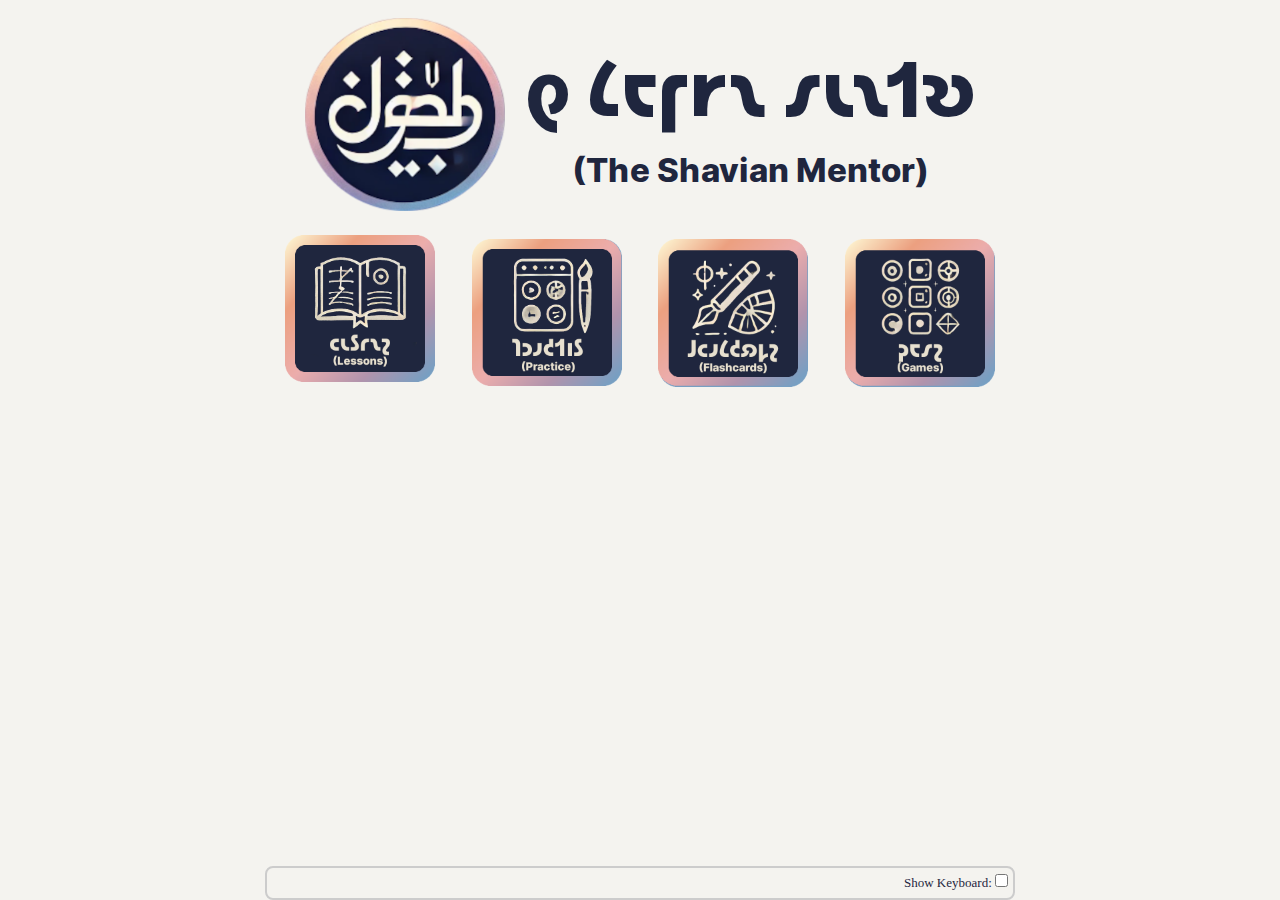
==== commit e4f4be38: "Removed main keyboard." ====
--- a/index.html
+++ b/index.html
@@ -11,6 +11,6 @@
 <body><!--nghm-->
   <app-root _nghost-ng-c3039364798 ng-version="18.2.0" ngh="1" ng-server-context="ssg"><!----><div _ngcontent-ng-c3039364798 class="container"><div _ngcontent-ng-c3039364798 class="middle"><router-outlet _ngcontent-ng-c3039364798></router-outlet><!----></div><div _ngcontent-ng-c3039364798 class="fixed-bottom"><app-shavian-keyboard _ngcontent-ng-c3039364798 _nghost-ng-c810656132 ngh="0"><div _ngcontent-ng-c810656132 class="table-container"><div _ngcontent-ng-c810656132 class="table"><div _ngcontent-ng-c810656132 class="top_keyboard_span"><div _ngcontent-ng-c810656132 class="checkbox-container"><label _ngcontent-ng-c810656132>Show Keyboard: </label><input _ngcontent-ng-c810656132 type="checkbox" class="ng-untouched ng-pristine ng-valid" checked></div></div><div _ngcontent-ng-c810656132 class="cell-container" style="display: grid;"><div _ngcontent-ng-c810656132 class="cell cell-silver"><div _ngcontent-ng-c810656132 class="cell-main-character">𐑐</div><div _ngcontent-ng-c810656132 class="cell-sub-title cell-sub-title-ipa">/<strong _ngcontent-ng-c810656132>p</strong>/</div><div _ngcontent-ng-c810656132 class="cell-sub-title cell-sub-title-name">(<strong _ngcontent-ng-c810656132>p</strong>)<small _ngcontent-ng-c810656132>eep</small></div></div><div _ngcontent-ng-c810656132 class="cell cell-silver"><div _ngcontent-ng-c810656132 class="cell-main-character">𐑑</div><div _ngcontent-ng-c810656132 class="cell-sub-title cell-sub-title-ipa">/<strong _ngcontent-ng-c810656132>t</strong>/</div><div _ngcontent-ng-c810656132 class="cell-sub-title cell-sub-title-name">(<strong _ngcontent-ng-c810656132>t</strong>)<small _ngcontent-ng-c810656132>ot</small></div></div><div _ngcontent-ng-c810656132 class="cell cell-silver"><div _ngcontent-ng-c810656132 class="cell-main-character">𐑒</div><div _ngcontent-ng-c810656132 class="cell-sub-title cell-sub-title-ipa">/<strong _ngcontent-ng-c810656132>k</strong>/</div><div _ngcontent-ng-c810656132 class="cell-sub-title cell-sub-title-name">(<strong _ngcontent-ng-c810656132>k</strong>)<small _ngcontent-ng-c810656132>ick</small></div></div><div _ngcontent-ng-c810656132 class="cell cell-silver"><div _ngcontent-ng-c810656132 class="cell-main-character">𐑓</div><div _ngcontent-ng-c810656132 class="cell-sub-title cell-sub-title-ipa">/<strong _ngcontent-ng-c810656132>f</strong>/</div><div _ngcontent-ng-c810656132 class="cell-sub-title cell-sub-title-name">(<strong _ngcontent-ng-c810656132>f</strong>)<small _ngcontent-ng-c810656132>ee</small></div></div><div _ngcontent-ng-c810656132 class="cell cell-silver"><div _ngcontent-ng-c810656132 class="cell-main-character">𐑔</div><div _ngcontent-ng-c810656132 class="cell-sub-title cell-sub-title-ipa">/<strong _ngcontent-ng-c810656132>θ</strong>/</div><div _ngcontent-ng-c810656132 class="cell-sub-title cell-sub-title-name">(<strong _ngcontent-ng-c810656132>th</strong>)<small _ngcontent-ng-c810656132>igh</small></div></div><div _ngcontent-ng-c810656132 class="cell cell-silver"><div _ngcontent-ng-c810656132 class="cell-main-character">𐑕</div><div _ngcontent-ng-c810656132 class="cell-sub-title cell-sub-title-ipa">/<strong _ngcontent-ng-c810656132>s</strong>/</div><div _ngcontent-ng-c810656132 class="cell-sub-title cell-sub-title-name">(<strong _ngcontent-ng-c810656132>s</strong>)<small _ngcontent-ng-c810656132>o</small></div></div><div _ngcontent-ng-c810656132 class="cell cell-silver"><div _ngcontent-ng-c810656132 class="cell-main-character">𐑖</div><div _ngcontent-ng-c810656132 class="cell-sub-title cell-sub-title-ipa">/<strong _ngcontent-ng-c810656132>ʃ</strong>/</div><div _ngcontent-ng-c810656132 class="cell-sub-title cell-sub-title-name">(<strong _ngcontent-ng-c810656132>s</strong>)<small _ngcontent-ng-c810656132>ure</small></div></div><div _ngcontent-ng-c810656132 class="cell cell-silver"><div _ngcontent-ng-c810656132 class="cell-main-character">𐑗</div><div _ngcontent-ng-c810656132 class="cell-sub-title cell-sub-title-ipa">/<strong _ngcontent-ng-c810656132>ʧ</strong>/</div><div _ngcontent-ng-c810656132 class="cell-sub-title cell-sub-title-name">(<strong _ngcontent-ng-c810656132>ch</strong>)<small _ngcontent-ng-c810656132>urch</small></div></div><div _ngcontent-ng-c810656132 class="cell cell-silver"><div _ngcontent-ng-c810656132 class="cell-main-character">𐑘</div><div _ngcontent-ng-c810656132 class="cell-sub-title cell-sub-title-ipa">/<strong _ngcontent-ng-c810656132>j</strong>/</div><div _ngcontent-ng-c810656132 class="cell-sub-title cell-sub-title-name">(<strong _ngcontent-ng-c810656132>y</strong>)<small _ngcontent-ng-c810656132>ea</small></div></div><div _ngcontent-ng-c810656132 class="cell cell-silver"><div _ngcontent-ng-c810656132 class="cell-main-character">𐑙</div><div _ngcontent-ng-c810656132 class="cell-sub-title cell-sub-title-ipa">/<strong _ngcontent-ng-c810656132>ŋ</strong>/</div><div _ngcontent-ng-c810656132 class="cell-sub-title cell-sub-title-name"><small _ngcontent-ng-c810656132>hu</small>(<strong _ngcontent-ng-c810656132>ng</strong>)</div></div><div _ngcontent-ng-c810656132 class="cell cell-silver"><div _ngcontent-ng-c810656132 class="cell-main-character">𐑚</div><div _ngcontent-ng-c810656132 class="cell-sub-title cell-sub-title-ipa">/<strong _ngcontent-ng-c810656132>b</strong>/</div><div _ngcontent-ng-c810656132 class="cell-sub-title cell-sub-title-name">(<strong _ngcontent-ng-c810656132>b</strong>)<small _ngcontent-ng-c810656132>ib</small></div></div><div _ngcontent-ng-c810656132 class="cell cell-silver"><div _ngcontent-ng-c810656132 class="cell-main-character">𐑛</div><div _ngcontent-ng-c810656132 class="cell-sub-title cell-sub-title-ipa">/<strong _ngcontent-ng-c810656132>d</strong>/</div><div _ngcontent-ng-c810656132 class="cell-sub-title cell-sub-title-name">(<strong _ngcontent-ng-c810656132>d</strong>)<small _ngcontent-ng-c810656132>ead</small></div></div><div _ngcontent-ng-c810656132 class="cell cell-silver"><div _ngcontent-ng-c810656132 class="cell-main-character">𐑜</div><div _ngcontent-ng-c810656132 class="cell-sub-title cell-sub-title-ipa">/<strong _ngcontent-ng-c810656132>g</strong>/</div><div _ngcontent-ng-c810656132 class="cell-sub-title cell-sub-title-name">(<strong _ngcontent-ng-c810656132>g</strong>)<small _ngcontent-ng-c810656132>ag</small></div></div><div _ngcontent-ng-c810656132 class="cell cell-silver"><div _ngcontent-ng-c810656132 class="cell-main-character">𐑝</div><div _ngcontent-ng-c810656132 class="cell-sub-title cell-sub-title-ipa">/<strong _ngcontent-ng-c810656132>v</strong>/</div><div _ngcontent-ng-c810656132 class="cell-sub-title cell-sub-title-name">(<strong _ngcontent-ng-c810656132>v</strong>)<small _ngcontent-ng-c810656132>ow</small></div></div><div _ngcontent-ng-c810656132 class="cell cell-silver"><div _ngcontent-ng-c810656132 class="cell-main-character">𐑞</div><div _ngcontent-ng-c810656132 class="cell-sub-title cell-sub-title-ipa">/<strong _ngcontent-ng-c810656132>ð</strong>/</div><div _ngcontent-ng-c810656132 class="cell-sub-title cell-sub-title-name">(<strong _ngcontent-ng-c810656132>th</strong>)<small _ngcontent-ng-c810656132>ey</small></div></div><div _ngcontent-ng-c810656132 class="cell cell-silver"><div _ngcontent-ng-c810656132 class="cell-main-character">𐑟</div><div _ngcontent-ng-c810656132 class="cell-sub-title cell-sub-title-ipa">/<strong _ngcontent-ng-c810656132>z</strong>/</div><div _ngcontent-ng-c810656132 class="cell-sub-title cell-sub-title-name">(<strong _ngcontent-ng-c810656132>z</strong>)<small _ngcontent-ng-c810656132>oo</small></div></div><div _ngcontent-ng-c810656132 class="cell cell-silver"><div _ngcontent-ng-c810656132 class="cell-main-character">𐑠</div><div _ngcontent-ng-c810656132 class="cell-sub-title cell-sub-title-ipa">/<strong _ngcontent-ng-c810656132>ʒ</strong>/</div><div _ngcontent-ng-c810656132 class="cell-sub-title cell-sub-title-name"><small _ngcontent-ng-c810656132>mea</small>(<strong _ngcontent-ng-c810656132>s</strong>)<small _ngcontent-ng-c810656132>ure</small></div></div><div _ngcontent-ng-c810656132 class="cell cell-silver"><div _ngcontent-ng-c810656132 class="cell-main-character">𐑡</div><div _ngcontent-ng-c810656132 class="cell-sub-title cell-sub-title-ipa">/<strong _ngcontent-ng-c810656132>ʤ</strong>/</div><div _ngcontent-ng-c810656132 class="cell-sub-title cell-sub-title-name">(<strong _ngcontent-ng-c810656132>j</strong>)<small _ngcontent-ng-c810656132>udge</small></div></div><div _ngcontent-ng-c810656132 class="cell cell-silver"><div _ngcontent-ng-c810656132 class="cell-main-character">𐑢</div><div _ngcontent-ng-c810656132 class="cell-sub-title cell-sub-title-ipa">/<strong _ngcontent-ng-c810656132>w</strong>/</div><div _ngcontent-ng-c810656132 class="cell-sub-title cell-sub-title-name">(<strong _ngcontent-ng-c810656132>w</strong>)<small _ngcontent-ng-c810656132>oe</small></div></div><div _ngcontent-ng-c810656132 class="cell cell-silver"><div _ngcontent-ng-c810656132 class="cell-main-character">𐑣</div><div _ngcontent-ng-c810656132 class="cell-sub-title cell-sub-title-ipa">/<strong _ngcontent-ng-c810656132>h</strong>/</div><div _ngcontent-ng-c810656132 class="cell-sub-title cell-sub-title-name">(<strong _ngcontent-ng-c810656132>h</strong>)<small _ngcontent-ng-c810656132>a-ha</small></div></div><div _ngcontent-ng-c810656132 class="cell cell-silver"><div _ngcontent-ng-c810656132 class="cell-main-character">𐑤</div><div _ngcontent-ng-c810656132 class="cell-sub-title cell-sub-title-ipa">/<strong _ngcontent-ng-c810656132>l</strong>/</div><div _ngcontent-ng-c810656132 class="cell-sub-title cell-sub-title-name">(<strong _ngcontent-ng-c810656132>l</strong>)<small _ngcontent-ng-c810656132>oll</small></div></div><div _ngcontent-ng-c810656132 class="cell cell-silver"><div _ngcontent-ng-c810656132 class="cell-main-character">𐑮</div><div _ngcontent-ng-c810656132 class="cell-sub-title cell-sub-title-ipa">/<strong _ngcontent-ng-c810656132>r</strong>/</div><div _ngcontent-ng-c810656132 class="cell-sub-title cell-sub-title-name">(<strong _ngcontent-ng-c810656132>r</strong>)<small _ngcontent-ng-c810656132>oar</small></div></div><div _ngcontent-ng-c810656132 class="cell cell-silver"><div _ngcontent-ng-c810656132 class="cell-main-character">𐑥</div><div _ngcontent-ng-c810656132 class="cell-sub-title cell-sub-title-ipa">/<strong _ngcontent-ng-c810656132>m</strong>/</div><div _ngcontent-ng-c810656132 class="cell-sub-title cell-sub-title-name">(<strong _ngcontent-ng-c810656132>m</strong>)<small _ngcontent-ng-c810656132>ime</small></div></div><div _ngcontent-ng-c810656132 class="cell cell-silver"><div _ngcontent-ng-c810656132 class="cell-main-character">𐑯</div><div _ngcontent-ng-c810656132 class="cell-sub-title cell-sub-title-ipa">/<strong _ngcontent-ng-c810656132>n</strong>/</div><div _ngcontent-ng-c810656132 class="cell-sub-title cell-sub-title-name">(<strong _ngcontent-ng-c810656132>n</strong>)<small _ngcontent-ng-c810656132>un</small></div></div><div _ngcontent-ng-c810656132 class="cell cell-silver"><div _ngcontent-ng-c810656132 class="cell-main-character">𐑦</div><div _ngcontent-ng-c810656132 class="cell-sub-title cell-sub-title-ipa">/<strong _ngcontent-ng-c810656132>ɪ</strong>/<strong _ngcontent-ng-c810656132>~</strong>/<strong _ngcontent-ng-c810656132>i</strong>/ </div><div _ngcontent-ng-c810656132 class="cell-sub-title cell-sub-title-name">(<strong _ngcontent-ng-c810656132>i</strong>)<small _ngcontent-ng-c810656132>f</small></div></div><div _ngcontent-ng-c810656132 class="cell cell-silver"><div _ngcontent-ng-c810656132 class="cell-main-character">𐑰</div><div _ngcontent-ng-c810656132 class="cell-sub-title cell-sub-title-ipa">/<strong _ngcontent-ng-c810656132>iː</strong>/</div><div _ngcontent-ng-c810656132 class="cell-sub-title cell-sub-title-name">(<strong _ngcontent-ng-c810656132>ea</strong>)<small _ngcontent-ng-c810656132>t</small></div></div><div _ngcontent-ng-c810656132 class="cell cell-silver"><div _ngcontent-ng-c810656132 class="cell-main-character">𐑧</div><div _ngcontent-ng-c810656132 class="cell-sub-title cell-sub-title-ipa">/<strong _ngcontent-ng-c810656132>ɛ</strong>/</div><div _ngcontent-ng-c810656132 class="cell-sub-title cell-sub-title-name">(<strong _ngcontent-ng-c810656132>e</strong>)<small _ngcontent-ng-c810656132>gg</small></div></div><div _ngcontent-ng-c810656132 class="cell cell-silver"><div _ngcontent-ng-c810656132 class="cell-main-character">𐑱</div><div _ngcontent-ng-c810656132 class="cell-sub-title cell-sub-title-ipa">/<strong _ngcontent-ng-c810656132>eɪ</strong>/</div><div _ngcontent-ng-c810656132 class="cell-sub-title cell-sub-title-name">(<strong _ngcontent-ng-c810656132>a</strong>)<small _ngcontent-ng-c810656132>ge</small></div></div><div _ngcontent-ng-c810656132 class="cell cell-silver"><div _ngcontent-ng-c810656132 class="cell-main-character">𐑨</div><div _ngcontent-ng-c810656132 class="cell-sub-title cell-sub-title-ipa">/<strong _ngcontent-ng-c810656132>æ</strong>/</div><div _ngcontent-ng-c810656132 class="cell-sub-title cell-sub-title-name">(<strong _ngcontent-ng-c810656132>a</strong>)<small _ngcontent-ng-c810656132>sh</small></div></div><div _ngcontent-ng-c810656132 class="cell cell-silver"><div _ngcontent-ng-c810656132 class="cell-main-character">𐑲</div><div _ngcontent-ng-c810656132 class="cell-sub-title cell-sub-title-ipa">/<strong _ngcontent-ng-c810656132>aɪ</strong>/</div><div _ngcontent-ng-c810656132 class="cell-sub-title cell-sub-title-name">(<strong _ngcontent-ng-c810656132>i</strong>)<small _ngcontent-ng-c810656132>ce</small></div></div><div _ngcontent-ng-c810656132 class="cell cell-silver"><div _ngcontent-ng-c810656132 class="cell-main-character">𐑩</div><div _ngcontent-ng-c810656132 class="cell-sub-title cell-sub-title-ipa">/<strong _ngcontent-ng-c810656132>ə</strong>/</div><div _ngcontent-ng-c810656132 class="cell-sub-title cell-sub-title-name">(<strong _ngcontent-ng-c810656132>a</strong>)<small _ngcontent-ng-c810656132>do</small></div></div><div _ngcontent-ng-c810656132 class="cell cell-silver"><div _ngcontent-ng-c810656132 class="cell-main-character">𐑳</div><div _ngcontent-ng-c810656132 class="cell-sub-title cell-sub-title-ipa">/<strong _ngcontent-ng-c810656132>ʌ</strong>/</div><div _ngcontent-ng-c810656132 class="cell-sub-title cell-sub-title-name">(<strong _ngcontent-ng-c810656132>u</strong>)<small _ngcontent-ng-c810656132>p</small></div></div><div _ngcontent-ng-c810656132 class="cell cell-silver"><div _ngcontent-ng-c810656132 class="cell-main-character">𐑪</div><div _ngcontent-ng-c810656132 class="cell-sub-title cell-sub-title-ipa">/<strong _ngcontent-ng-c810656132>ɒ</strong>/</div><div _ngcontent-ng-c810656132 class="cell-sub-title cell-sub-title-name">(<strong _ngcontent-ng-c810656132>o</strong>)<small _ngcontent-ng-c810656132>n</small></div></div><div _ngcontent-ng-c810656132 class="cell cell-silver"><div _ngcontent-ng-c810656132 class="cell-main-character">𐑴</div><div _ngcontent-ng-c810656132 class="cell-sub-title cell-sub-title-ipa">/<strong _ngcontent-ng-c810656132>əʊ</strong>/</div><div _ngcontent-ng-c810656132 class="cell-sub-title cell-sub-title-name">(<strong _ngcontent-ng-c810656132>oa</strong>)<small _ngcontent-ng-c810656132>k</small></div></div><div _ngcontent-ng-c810656132 class="cell cell-silver"><div _ngcontent-ng-c810656132 class="cell-main-character">𐑫</div><div _ngcontent-ng-c810656132 class="cell-sub-title cell-sub-title-ipa">/<strong _ngcontent-ng-c810656132>ʊ</strong>/</div><div _ngcontent-ng-c810656132 class="cell-sub-title cell-sub-title-name"><small _ngcontent-ng-c810656132>w</small>(<strong _ngcontent-ng-c810656132>oo</strong>)<small _ngcontent-ng-c810656132>l</small></div></div><div _ngcontent-ng-c810656132 class="cell cell-silver"><div _ngcontent-ng-c810656132 class="cell-main-character">𐑵</div><div _ngcontent-ng-c810656132 class="cell-sub-title cell-sub-title-ipa">/<strong _ngcontent-ng-c810656132>u(ː)</strong>/</div><div _ngcontent-ng-c810656132 class="cell-sub-title cell-sub-title-name">(<strong _ngcontent-ng-c810656132>oo</strong>)<small _ngcontent-ng-c810656132>ze</small></div></div><div _ngcontent-ng-c810656132 class="cell cell-silver"><div _ngcontent-ng-c810656132 class="cell-main-character">𐑬</div><div _ngcontent-ng-c810656132 class="cell-sub-title cell-sub-title-ipa">/<strong _ngcontent-ng-c810656132>aʊ</strong>/</div><div _ngcontent-ng-c810656132 class="cell-sub-title cell-sub-title-name">(<strong _ngcontent-ng-c810656132>ou</strong>)<small _ngcontent-ng-c810656132>t</small></div></div><div _ngcontent-ng-c810656132 class="cell cell-silver"><div _ngcontent-ng-c810656132 class="cell-main-character">𐑶</div><div _ngcontent-ng-c810656132 class="cell-sub-title cell-sub-title-ipa">/<strong _ngcontent-ng-c810656132>ɔɪ</strong>/</div><div _ngcontent-ng-c810656132 class="cell-sub-title cell-sub-title-name">(<strong _ngcontent-ng-c810656132>oi</strong>)<small _ngcontent-ng-c810656132>l</small></div></div><div _ngcontent-ng-c810656132 class="cell cell-silver"><div _ngcontent-ng-c810656132 class="cell-main-character">𐑭</div><div _ngcontent-ng-c810656132 class="cell-sub-title cell-sub-title-ipa">/<strong _ngcontent-ng-c810656132>ɑː</strong>/</div><div _ngcontent-ng-c810656132 class="cell-sub-title cell-sub-title-name">(<strong _ngcontent-ng-c810656132>a</strong>)<small _ngcontent-ng-c810656132>h</small></div></div><div _ngcontent-ng-c810656132 class="cell cell-silver"><div _ngcontent-ng-c810656132 class="cell-main-character">𐑷</div><div _ngcontent-ng-c810656132 class="cell-sub-title cell-sub-title-ipa">/<strong _ngcontent-ng-c810656132>ɔː</strong>/</div><div _ngcontent-ng-c810656132 class="cell-sub-title cell-sub-title-name">(<strong _ngcontent-ng-c810656132>aw</strong>)<small _ngcontent-ng-c810656132>e</small></div></div><div _ngcontent-ng-c810656132 class="cell cell-silver"></div><div _ngcontent-ng-c810656132 class="cell cell-silver"><div _ngcontent-ng-c810656132 class="cell-main-character">𐑸</div><div _ngcontent-ng-c810656132 class="cell-sub-title cell-sub-title-ipa">/<strong _ngcontent-ng-c810656132>ɑː(r)</strong>/</div><div _ngcontent-ng-c810656132 class="cell-sub-title cell-sub-title-name">(<strong _ngcontent-ng-c810656132>ar</strong>)<small _ngcontent-ng-c810656132>e</small></div></div><div _ngcontent-ng-c810656132 class="cell cell-silver"><div _ngcontent-ng-c810656132 class="cell-main-character">𐑹</div><div _ngcontent-ng-c810656132 class="cell-sub-title cell-sub-title-ipa">/<strong _ngcontent-ng-c810656132>ɔː(r)</strong>/</div><div _ngcontent-ng-c810656132 class="cell-sub-title cell-sub-title-name">(<strong _ngcontent-ng-c810656132>or</strong>)</div></div><div _ngcontent-ng-c810656132 class="cell cell-silver"><div _ngcontent-ng-c810656132 class="cell-main-character">𐑺</div><div _ngcontent-ng-c810656132 class="cell-sub-title cell-sub-title-ipa">/<strong _ngcontent-ng-c810656132>ɛə(r)</strong>/</div><div _ngcontent-ng-c810656132 class="cell-sub-title cell-sub-title-name">(<strong _ngcontent-ng-c810656132>air</strong>)</div></div><div _ngcontent-ng-c810656132 class="cell cell-silver"><div _ngcontent-ng-c810656132 class="cell-main-character">𐑻</div><div _ngcontent-ng-c810656132 class="cell-sub-title cell-sub-title-ipa">/<strong _ngcontent-ng-c810656132>ɜː(r)</strong>/</div><div _ngcontent-ng-c810656132 class="cell-sub-title cell-sub-title-name">(<strong _ngcontent-ng-c810656132>err</strong>)</div></div><div _ngcontent-ng-c810656132 class="cell cell-silver"><div _ngcontent-ng-c810656132 class="cell-main-character">𐑼</div><div _ngcontent-ng-c810656132 class="cell-sub-title cell-sub-title-ipa">/<strong _ngcontent-ng-c810656132>ə(r)</strong>/</div><div _ngcontent-ng-c810656132 class="cell-sub-title cell-sub-title-name">(<strong _ngcontent-ng-c810656132>arr</strong>)<small _ngcontent-ng-c810656132>ay</small></div></div><div _ngcontent-ng-c810656132 class="cell cell-silver"><div _ngcontent-ng-c810656132 class="cell-main-character">𐑽</div><div _ngcontent-ng-c810656132 class="cell-sub-title cell-sub-title-ipa">/<strong _ngcontent-ng-c810656132>ɪə(r)</strong>/</div><div _ngcontent-ng-c810656132 class="cell-sub-title cell-sub-title-name">(<strong _ngcontent-ng-c810656132>ear</strong>)</div></div><div _ngcontent-ng-c810656132 class="cell cell-silver"><div _ngcontent-ng-c810656132 class="cell-main-character">𐑾</div><div _ngcontent-ng-c810656132 class="cell-sub-title cell-sub-title-ipa">/<strong _ngcontent-ng-c810656132>ɪə</strong>/</div><div _ngcontent-ng-c810656132 class="cell-sub-title cell-sub-title-name">(<strong _ngcontent-ng-c810656132>Ia</strong>)<small _ngcontent-ng-c810656132>n</small></div></div><div _ngcontent-ng-c810656132 class="cell cell-silver"><div _ngcontent-ng-c810656132 class="cell-main-character">𐑿</div><div _ngcontent-ng-c810656132 class="cell-sub-title cell-sub-title-ipa">/<strong _ngcontent-ng-c810656132>ju(ː)</strong>/</div><div _ngcontent-ng-c810656132 class="cell-sub-title cell-sub-title-name">(<strong _ngcontent-ng-c810656132>yew</strong>)</div></div><div _ngcontent-ng-c810656132 class="cell cell-silver" style="align-self: center;"><div _ngcontent-ng-c810656132 class="cell-main-character"> ⌫ </div></div></div></div></div></app-shavian-keyboard></div></div></app-root>
   <noscript>Please enable JavaScript to continue using this application.</noscript>
-<script src="polyfills-SCHOHYNV.js" type="module"></script><script src="main-TH4KY66K.js" type="module"></script>
+<script src="polyfills-SCHOHYNV.js" type="module"></script><script src="main-OWEQO27B.js" type="module"></script>
 
 <script id="ng-state" type="application/json">{"__nghData__":[{},{"t":{"0":"t0"},"c":{"0":[],"4":[]}}]}</script></body></html>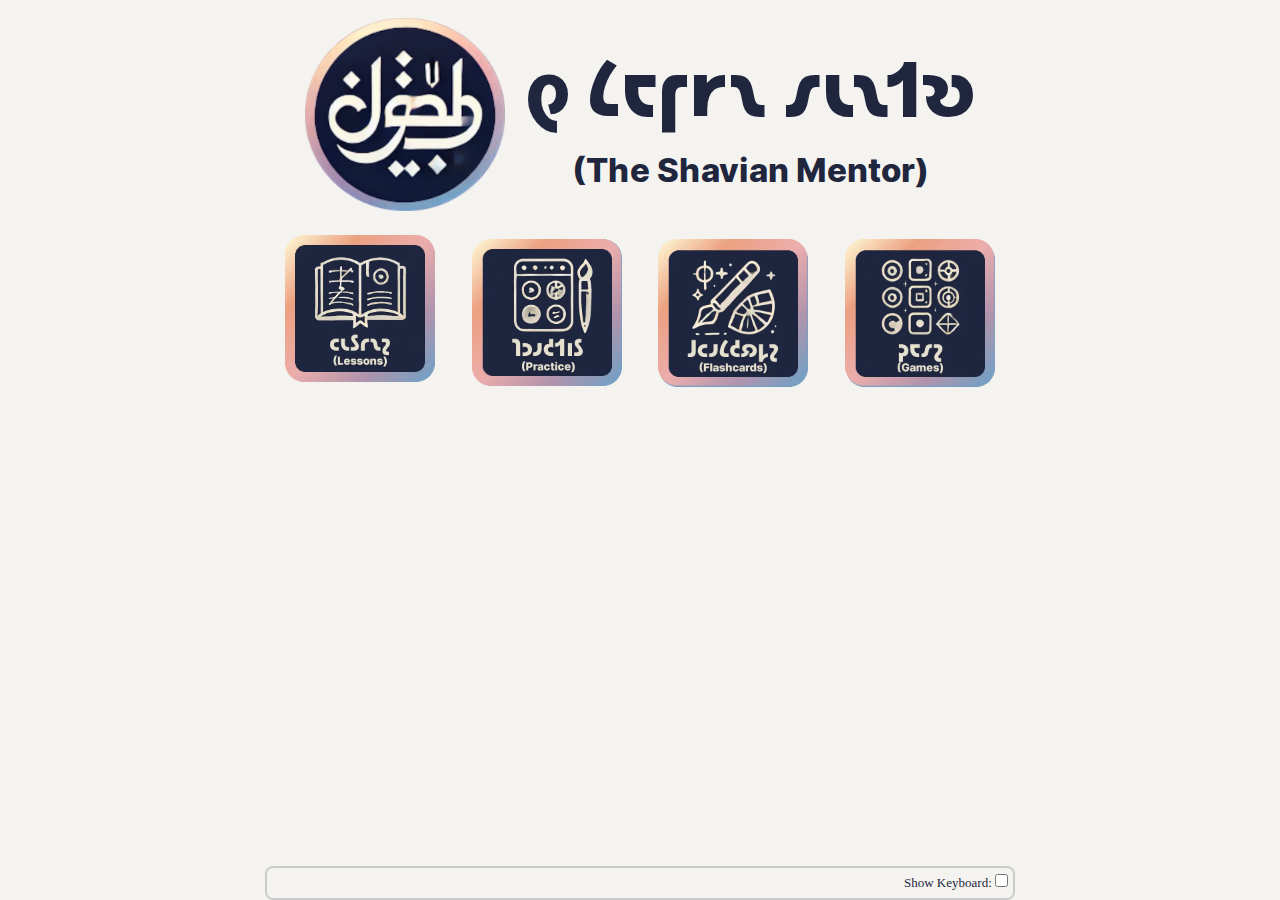
==== commit 12eda38a: "Optimizations" ====
--- a/index.html
+++ b/index.html
@@ -11,6 +11,6 @@
 <body><!--nghm-->
   <app-root _nghost-ng-c3039364798 ng-version="18.2.0" ngh="1" ng-server-context="ssg"><!----><div _ngcontent-ng-c3039364798 class="container"><div _ngcontent-ng-c3039364798 class="middle"><router-outlet _ngcontent-ng-c3039364798></router-outlet><!----></div><div _ngcontent-ng-c3039364798 class="fixed-bottom"><app-shavian-keyboard _ngcontent-ng-c3039364798 _nghost-ng-c810656132 ngh="0"><div _ngcontent-ng-c810656132 class="table-container"><div _ngcontent-ng-c810656132 class="table"><div _ngcontent-ng-c810656132 class="top_keyboard_span"><div _ngcontent-ng-c810656132 class="checkbox-container"><label _ngcontent-ng-c810656132>Show Keyboard: </label><input _ngcontent-ng-c810656132 type="checkbox" class="ng-untouched ng-pristine ng-valid" checked></div></div><div _ngcontent-ng-c810656132 class="cell-container" style="display: grid;"><div _ngcontent-ng-c810656132 class="cell cell-silver"><div _ngcontent-ng-c810656132 class="cell-main-character">𐑐</div><div _ngcontent-ng-c810656132 class="cell-sub-title cell-sub-title-ipa">/<strong _ngcontent-ng-c810656132>p</strong>/</div><div _ngcontent-ng-c810656132 class="cell-sub-title cell-sub-title-name">(<strong _ngcontent-ng-c810656132>p</strong>)<small _ngcontent-ng-c810656132>eep</small></div></div><div _ngcontent-ng-c810656132 class="cell cell-silver"><div _ngcontent-ng-c810656132 class="cell-main-character">𐑑</div><div _ngcontent-ng-c810656132 class="cell-sub-title cell-sub-title-ipa">/<strong _ngcontent-ng-c810656132>t</strong>/</div><div _ngcontent-ng-c810656132 class="cell-sub-title cell-sub-title-name">(<strong _ngcontent-ng-c810656132>t</strong>)<small _ngcontent-ng-c810656132>ot</small></div></div><div _ngcontent-ng-c810656132 class="cell cell-silver"><div _ngcontent-ng-c810656132 class="cell-main-character">𐑒</div><div _ngcontent-ng-c810656132 class="cell-sub-title cell-sub-title-ipa">/<strong _ngcontent-ng-c810656132>k</strong>/</div><div _ngcontent-ng-c810656132 class="cell-sub-title cell-sub-title-name">(<strong _ngcontent-ng-c810656132>k</strong>)<small _ngcontent-ng-c810656132>ick</small></div></div><div _ngcontent-ng-c810656132 class="cell cell-silver"><div _ngcontent-ng-c810656132 class="cell-main-character">𐑓</div><div _ngcontent-ng-c810656132 class="cell-sub-title cell-sub-title-ipa">/<strong _ngcontent-ng-c810656132>f</strong>/</div><div _ngcontent-ng-c810656132 class="cell-sub-title cell-sub-title-name">(<strong _ngcontent-ng-c810656132>f</strong>)<small _ngcontent-ng-c810656132>ee</small></div></div><div _ngcontent-ng-c810656132 class="cell cell-silver"><div _ngcontent-ng-c810656132 class="cell-main-character">𐑔</div><div _ngcontent-ng-c810656132 class="cell-sub-title cell-sub-title-ipa">/<strong _ngcontent-ng-c810656132>θ</strong>/</div><div _ngcontent-ng-c810656132 class="cell-sub-title cell-sub-title-name">(<strong _ngcontent-ng-c810656132>th</strong>)<small _ngcontent-ng-c810656132>igh</small></div></div><div _ngcontent-ng-c810656132 class="cell cell-silver"><div _ngcontent-ng-c810656132 class="cell-main-character">𐑕</div><div _ngcontent-ng-c810656132 class="cell-sub-title cell-sub-title-ipa">/<strong _ngcontent-ng-c810656132>s</strong>/</div><div _ngcontent-ng-c810656132 class="cell-sub-title cell-sub-title-name">(<strong _ngcontent-ng-c810656132>s</strong>)<small _ngcontent-ng-c810656132>o</small></div></div><div _ngcontent-ng-c810656132 class="cell cell-silver"><div _ngcontent-ng-c810656132 class="cell-main-character">𐑖</div><div _ngcontent-ng-c810656132 class="cell-sub-title cell-sub-title-ipa">/<strong _ngcontent-ng-c810656132>ʃ</strong>/</div><div _ngcontent-ng-c810656132 class="cell-sub-title cell-sub-title-name">(<strong _ngcontent-ng-c810656132>s</strong>)<small _ngcontent-ng-c810656132>ure</small></div></div><div _ngcontent-ng-c810656132 class="cell cell-silver"><div _ngcontent-ng-c810656132 class="cell-main-character">𐑗</div><div _ngcontent-ng-c810656132 class="cell-sub-title cell-sub-title-ipa">/<strong _ngcontent-ng-c810656132>ʧ</strong>/</div><div _ngcontent-ng-c810656132 class="cell-sub-title cell-sub-title-name">(<strong _ngcontent-ng-c810656132>ch</strong>)<small _ngcontent-ng-c810656132>urch</small></div></div><div _ngcontent-ng-c810656132 class="cell cell-silver"><div _ngcontent-ng-c810656132 class="cell-main-character">𐑘</div><div _ngcontent-ng-c810656132 class="cell-sub-title cell-sub-title-ipa">/<strong _ngcontent-ng-c810656132>j</strong>/</div><div _ngcontent-ng-c810656132 class="cell-sub-title cell-sub-title-name">(<strong _ngcontent-ng-c810656132>y</strong>)<small _ngcontent-ng-c810656132>ea</small></div></div><div _ngcontent-ng-c810656132 class="cell cell-silver"><div _ngcontent-ng-c810656132 class="cell-main-character">𐑙</div><div _ngcontent-ng-c810656132 class="cell-sub-title cell-sub-title-ipa">/<strong _ngcontent-ng-c810656132>ŋ</strong>/</div><div _ngcontent-ng-c810656132 class="cell-sub-title cell-sub-title-name"><small _ngcontent-ng-c810656132>hu</small>(<strong _ngcontent-ng-c810656132>ng</strong>)</div></div><div _ngcontent-ng-c810656132 class="cell cell-silver"><div _ngcontent-ng-c810656132 class="cell-main-character">𐑚</div><div _ngcontent-ng-c810656132 class="cell-sub-title cell-sub-title-ipa">/<strong _ngcontent-ng-c810656132>b</strong>/</div><div _ngcontent-ng-c810656132 class="cell-sub-title cell-sub-title-name">(<strong _ngcontent-ng-c810656132>b</strong>)<small _ngcontent-ng-c810656132>ib</small></div></div><div _ngcontent-ng-c810656132 class="cell cell-silver"><div _ngcontent-ng-c810656132 class="cell-main-character">𐑛</div><div _ngcontent-ng-c810656132 class="cell-sub-title cell-sub-title-ipa">/<strong _ngcontent-ng-c810656132>d</strong>/</div><div _ngcontent-ng-c810656132 class="cell-sub-title cell-sub-title-name">(<strong _ngcontent-ng-c810656132>d</strong>)<small _ngcontent-ng-c810656132>ead</small></div></div><div _ngcontent-ng-c810656132 class="cell cell-silver"><div _ngcontent-ng-c810656132 class="cell-main-character">𐑜</div><div _ngcontent-ng-c810656132 class="cell-sub-title cell-sub-title-ipa">/<strong _ngcontent-ng-c810656132>g</strong>/</div><div _ngcontent-ng-c810656132 class="cell-sub-title cell-sub-title-name">(<strong _ngcontent-ng-c810656132>g</strong>)<small _ngcontent-ng-c810656132>ag</small></div></div><div _ngcontent-ng-c810656132 class="cell cell-silver"><div _ngcontent-ng-c810656132 class="cell-main-character">𐑝</div><div _ngcontent-ng-c810656132 class="cell-sub-title cell-sub-title-ipa">/<strong _ngcontent-ng-c810656132>v</strong>/</div><div _ngcontent-ng-c810656132 class="cell-sub-title cell-sub-title-name">(<strong _ngcontent-ng-c810656132>v</strong>)<small _ngcontent-ng-c810656132>ow</small></div></div><div _ngcontent-ng-c810656132 class="cell cell-silver"><div _ngcontent-ng-c810656132 class="cell-main-character">𐑞</div><div _ngcontent-ng-c810656132 class="cell-sub-title cell-sub-title-ipa">/<strong _ngcontent-ng-c810656132>ð</strong>/</div><div _ngcontent-ng-c810656132 class="cell-sub-title cell-sub-title-name">(<strong _ngcontent-ng-c810656132>th</strong>)<small _ngcontent-ng-c810656132>ey</small></div></div><div _ngcontent-ng-c810656132 class="cell cell-silver"><div _ngcontent-ng-c810656132 class="cell-main-character">𐑟</div><div _ngcontent-ng-c810656132 class="cell-sub-title cell-sub-title-ipa">/<strong _ngcontent-ng-c810656132>z</strong>/</div><div _ngcontent-ng-c810656132 class="cell-sub-title cell-sub-title-name">(<strong _ngcontent-ng-c810656132>z</strong>)<small _ngcontent-ng-c810656132>oo</small></div></div><div _ngcontent-ng-c810656132 class="cell cell-silver"><div _ngcontent-ng-c810656132 class="cell-main-character">𐑠</div><div _ngcontent-ng-c810656132 class="cell-sub-title cell-sub-title-ipa">/<strong _ngcontent-ng-c810656132>ʒ</strong>/</div><div _ngcontent-ng-c810656132 class="cell-sub-title cell-sub-title-name"><small _ngcontent-ng-c810656132>mea</small>(<strong _ngcontent-ng-c810656132>s</strong>)<small _ngcontent-ng-c810656132>ure</small></div></div><div _ngcontent-ng-c810656132 class="cell cell-silver"><div _ngcontent-ng-c810656132 class="cell-main-character">𐑡</div><div _ngcontent-ng-c810656132 class="cell-sub-title cell-sub-title-ipa">/<strong _ngcontent-ng-c810656132>ʤ</strong>/</div><div _ngcontent-ng-c810656132 class="cell-sub-title cell-sub-title-name">(<strong _ngcontent-ng-c810656132>j</strong>)<small _ngcontent-ng-c810656132>udge</small></div></div><div _ngcontent-ng-c810656132 class="cell cell-silver"><div _ngcontent-ng-c810656132 class="cell-main-character">𐑢</div><div _ngcontent-ng-c810656132 class="cell-sub-title cell-sub-title-ipa">/<strong _ngcontent-ng-c810656132>w</strong>/</div><div _ngcontent-ng-c810656132 class="cell-sub-title cell-sub-title-name">(<strong _ngcontent-ng-c810656132>w</strong>)<small _ngcontent-ng-c810656132>oe</small></div></div><div _ngcontent-ng-c810656132 class="cell cell-silver"><div _ngcontent-ng-c810656132 class="cell-main-character">𐑣</div><div _ngcontent-ng-c810656132 class="cell-sub-title cell-sub-title-ipa">/<strong _ngcontent-ng-c810656132>h</strong>/</div><div _ngcontent-ng-c810656132 class="cell-sub-title cell-sub-title-name">(<strong _ngcontent-ng-c810656132>h</strong>)<small _ngcontent-ng-c810656132>a-ha</small></div></div><div _ngcontent-ng-c810656132 class="cell cell-silver"><div _ngcontent-ng-c810656132 class="cell-main-character">𐑤</div><div _ngcontent-ng-c810656132 class="cell-sub-title cell-sub-title-ipa">/<strong _ngcontent-ng-c810656132>l</strong>/</div><div _ngcontent-ng-c810656132 class="cell-sub-title cell-sub-title-name">(<strong _ngcontent-ng-c810656132>l</strong>)<small _ngcontent-ng-c810656132>oll</small></div></div><div _ngcontent-ng-c810656132 class="cell cell-silver"><div _ngcontent-ng-c810656132 class="cell-main-character">𐑮</div><div _ngcontent-ng-c810656132 class="cell-sub-title cell-sub-title-ipa">/<strong _ngcontent-ng-c810656132>r</strong>/</div><div _ngcontent-ng-c810656132 class="cell-sub-title cell-sub-title-name">(<strong _ngcontent-ng-c810656132>r</strong>)<small _ngcontent-ng-c810656132>oar</small></div></div><div _ngcontent-ng-c810656132 class="cell cell-silver"><div _ngcontent-ng-c810656132 class="cell-main-character">𐑥</div><div _ngcontent-ng-c810656132 class="cell-sub-title cell-sub-title-ipa">/<strong _ngcontent-ng-c810656132>m</strong>/</div><div _ngcontent-ng-c810656132 class="cell-sub-title cell-sub-title-name">(<strong _ngcontent-ng-c810656132>m</strong>)<small _ngcontent-ng-c810656132>ime</small></div></div><div _ngcontent-ng-c810656132 class="cell cell-silver"><div _ngcontent-ng-c810656132 class="cell-main-character">𐑯</div><div _ngcontent-ng-c810656132 class="cell-sub-title cell-sub-title-ipa">/<strong _ngcontent-ng-c810656132>n</strong>/</div><div _ngcontent-ng-c810656132 class="cell-sub-title cell-sub-title-name">(<strong _ngcontent-ng-c810656132>n</strong>)<small _ngcontent-ng-c810656132>un</small></div></div><div _ngcontent-ng-c810656132 class="cell cell-silver"><div _ngcontent-ng-c810656132 class="cell-main-character">𐑦</div><div _ngcontent-ng-c810656132 class="cell-sub-title cell-sub-title-ipa">/<strong _ngcontent-ng-c810656132>ɪ</strong>/<strong _ngcontent-ng-c810656132>~</strong>/<strong _ngcontent-ng-c810656132>i</strong>/ </div><div _ngcontent-ng-c810656132 class="cell-sub-title cell-sub-title-name">(<strong _ngcontent-ng-c810656132>i</strong>)<small _ngcontent-ng-c810656132>f</small></div></div><div _ngcontent-ng-c810656132 class="cell cell-silver"><div _ngcontent-ng-c810656132 class="cell-main-character">𐑰</div><div _ngcontent-ng-c810656132 class="cell-sub-title cell-sub-title-ipa">/<strong _ngcontent-ng-c810656132>iː</strong>/</div><div _ngcontent-ng-c810656132 class="cell-sub-title cell-sub-title-name">(<strong _ngcontent-ng-c810656132>ea</strong>)<small _ngcontent-ng-c810656132>t</small></div></div><div _ngcontent-ng-c810656132 class="cell cell-silver"><div _ngcontent-ng-c810656132 class="cell-main-character">𐑧</div><div _ngcontent-ng-c810656132 class="cell-sub-title cell-sub-title-ipa">/<strong _ngcontent-ng-c810656132>ɛ</strong>/</div><div _ngcontent-ng-c810656132 class="cell-sub-title cell-sub-title-name">(<strong _ngcontent-ng-c810656132>e</strong>)<small _ngcontent-ng-c810656132>gg</small></div></div><div _ngcontent-ng-c810656132 class="cell cell-silver"><div _ngcontent-ng-c810656132 class="cell-main-character">𐑱</div><div _ngcontent-ng-c810656132 class="cell-sub-title cell-sub-title-ipa">/<strong _ngcontent-ng-c810656132>eɪ</strong>/</div><div _ngcontent-ng-c810656132 class="cell-sub-title cell-sub-title-name">(<strong _ngcontent-ng-c810656132>a</strong>)<small _ngcontent-ng-c810656132>ge</small></div></div><div _ngcontent-ng-c810656132 class="cell cell-silver"><div _ngcontent-ng-c810656132 class="cell-main-character">𐑨</div><div _ngcontent-ng-c810656132 class="cell-sub-title cell-sub-title-ipa">/<strong _ngcontent-ng-c810656132>æ</strong>/</div><div _ngcontent-ng-c810656132 class="cell-sub-title cell-sub-title-name">(<strong _ngcontent-ng-c810656132>a</strong>)<small _ngcontent-ng-c810656132>sh</small></div></div><div _ngcontent-ng-c810656132 class="cell cell-silver"><div _ngcontent-ng-c810656132 class="cell-main-character">𐑲</div><div _ngcontent-ng-c810656132 class="cell-sub-title cell-sub-title-ipa">/<strong _ngcontent-ng-c810656132>aɪ</strong>/</div><div _ngcontent-ng-c810656132 class="cell-sub-title cell-sub-title-name">(<strong _ngcontent-ng-c810656132>i</strong>)<small _ngcontent-ng-c810656132>ce</small></div></div><div _ngcontent-ng-c810656132 class="cell cell-silver"><div _ngcontent-ng-c810656132 class="cell-main-character">𐑩</div><div _ngcontent-ng-c810656132 class="cell-sub-title cell-sub-title-ipa">/<strong _ngcontent-ng-c810656132>ə</strong>/</div><div _ngcontent-ng-c810656132 class="cell-sub-title cell-sub-title-name">(<strong _ngcontent-ng-c810656132>a</strong>)<small _ngcontent-ng-c810656132>do</small></div></div><div _ngcontent-ng-c810656132 class="cell cell-silver"><div _ngcontent-ng-c810656132 class="cell-main-character">𐑳</div><div _ngcontent-ng-c810656132 class="cell-sub-title cell-sub-title-ipa">/<strong _ngcontent-ng-c810656132>ʌ</strong>/</div><div _ngcontent-ng-c810656132 class="cell-sub-title cell-sub-title-name">(<strong _ngcontent-ng-c810656132>u</strong>)<small _ngcontent-ng-c810656132>p</small></div></div><div _ngcontent-ng-c810656132 class="cell cell-silver"><div _ngcontent-ng-c810656132 class="cell-main-character">𐑪</div><div _ngcontent-ng-c810656132 class="cell-sub-title cell-sub-title-ipa">/<strong _ngcontent-ng-c810656132>ɒ</strong>/</div><div _ngcontent-ng-c810656132 class="cell-sub-title cell-sub-title-name">(<strong _ngcontent-ng-c810656132>o</strong>)<small _ngcontent-ng-c810656132>n</small></div></div><div _ngcontent-ng-c810656132 class="cell cell-silver"><div _ngcontent-ng-c810656132 class="cell-main-character">𐑴</div><div _ngcontent-ng-c810656132 class="cell-sub-title cell-sub-title-ipa">/<strong _ngcontent-ng-c810656132>əʊ</strong>/</div><div _ngcontent-ng-c810656132 class="cell-sub-title cell-sub-title-name">(<strong _ngcontent-ng-c810656132>oa</strong>)<small _ngcontent-ng-c810656132>k</small></div></div><div _ngcontent-ng-c810656132 class="cell cell-silver"><div _ngcontent-ng-c810656132 class="cell-main-character">𐑫</div><div _ngcontent-ng-c810656132 class="cell-sub-title cell-sub-title-ipa">/<strong _ngcontent-ng-c810656132>ʊ</strong>/</div><div _ngcontent-ng-c810656132 class="cell-sub-title cell-sub-title-name"><small _ngcontent-ng-c810656132>w</small>(<strong _ngcontent-ng-c810656132>oo</strong>)<small _ngcontent-ng-c810656132>l</small></div></div><div _ngcontent-ng-c810656132 class="cell cell-silver"><div _ngcontent-ng-c810656132 class="cell-main-character">𐑵</div><div _ngcontent-ng-c810656132 class="cell-sub-title cell-sub-title-ipa">/<strong _ngcontent-ng-c810656132>u(ː)</strong>/</div><div _ngcontent-ng-c810656132 class="cell-sub-title cell-sub-title-name">(<strong _ngcontent-ng-c810656132>oo</strong>)<small _ngcontent-ng-c810656132>ze</small></div></div><div _ngcontent-ng-c810656132 class="cell cell-silver"><div _ngcontent-ng-c810656132 class="cell-main-character">𐑬</div><div _ngcontent-ng-c810656132 class="cell-sub-title cell-sub-title-ipa">/<strong _ngcontent-ng-c810656132>aʊ</strong>/</div><div _ngcontent-ng-c810656132 class="cell-sub-title cell-sub-title-name">(<strong _ngcontent-ng-c810656132>ou</strong>)<small _ngcontent-ng-c810656132>t</small></div></div><div _ngcontent-ng-c810656132 class="cell cell-silver"><div _ngcontent-ng-c810656132 class="cell-main-character">𐑶</div><div _ngcontent-ng-c810656132 class="cell-sub-title cell-sub-title-ipa">/<strong _ngcontent-ng-c810656132>ɔɪ</strong>/</div><div _ngcontent-ng-c810656132 class="cell-sub-title cell-sub-title-name">(<strong _ngcontent-ng-c810656132>oi</strong>)<small _ngcontent-ng-c810656132>l</small></div></div><div _ngcontent-ng-c810656132 class="cell cell-silver"><div _ngcontent-ng-c810656132 class="cell-main-character">𐑭</div><div _ngcontent-ng-c810656132 class="cell-sub-title cell-sub-title-ipa">/<strong _ngcontent-ng-c810656132>ɑː</strong>/</div><div _ngcontent-ng-c810656132 class="cell-sub-title cell-sub-title-name">(<strong _ngcontent-ng-c810656132>a</strong>)<small _ngcontent-ng-c810656132>h</small></div></div><div _ngcontent-ng-c810656132 class="cell cell-silver"><div _ngcontent-ng-c810656132 class="cell-main-character">𐑷</div><div _ngcontent-ng-c810656132 class="cell-sub-title cell-sub-title-ipa">/<strong _ngcontent-ng-c810656132>ɔː</strong>/</div><div _ngcontent-ng-c810656132 class="cell-sub-title cell-sub-title-name">(<strong _ngcontent-ng-c810656132>aw</strong>)<small _ngcontent-ng-c810656132>e</small></div></div><div _ngcontent-ng-c810656132 class="cell cell-silver"></div><div _ngcontent-ng-c810656132 class="cell cell-silver"><div _ngcontent-ng-c810656132 class="cell-main-character">𐑸</div><div _ngcontent-ng-c810656132 class="cell-sub-title cell-sub-title-ipa">/<strong _ngcontent-ng-c810656132>ɑː(r)</strong>/</div><div _ngcontent-ng-c810656132 class="cell-sub-title cell-sub-title-name">(<strong _ngcontent-ng-c810656132>ar</strong>)<small _ngcontent-ng-c810656132>e</small></div></div><div _ngcontent-ng-c810656132 class="cell cell-silver"><div _ngcontent-ng-c810656132 class="cell-main-character">𐑹</div><div _ngcontent-ng-c810656132 class="cell-sub-title cell-sub-title-ipa">/<strong _ngcontent-ng-c810656132>ɔː(r)</strong>/</div><div _ngcontent-ng-c810656132 class="cell-sub-title cell-sub-title-name">(<strong _ngcontent-ng-c810656132>or</strong>)</div></div><div _ngcontent-ng-c810656132 class="cell cell-silver"><div _ngcontent-ng-c810656132 class="cell-main-character">𐑺</div><div _ngcontent-ng-c810656132 class="cell-sub-title cell-sub-title-ipa">/<strong _ngcontent-ng-c810656132>ɛə(r)</strong>/</div><div _ngcontent-ng-c810656132 class="cell-sub-title cell-sub-title-name">(<strong _ngcontent-ng-c810656132>air</strong>)</div></div><div _ngcontent-ng-c810656132 class="cell cell-silver"><div _ngcontent-ng-c810656132 class="cell-main-character">𐑻</div><div _ngcontent-ng-c810656132 class="cell-sub-title cell-sub-title-ipa">/<strong _ngcontent-ng-c810656132>ɜː(r)</strong>/</div><div _ngcontent-ng-c810656132 class="cell-sub-title cell-sub-title-name">(<strong _ngcontent-ng-c810656132>err</strong>)</div></div><div _ngcontent-ng-c810656132 class="cell cell-silver"><div _ngcontent-ng-c810656132 class="cell-main-character">𐑼</div><div _ngcontent-ng-c810656132 class="cell-sub-title cell-sub-title-ipa">/<strong _ngcontent-ng-c810656132>ə(r)</strong>/</div><div _ngcontent-ng-c810656132 class="cell-sub-title cell-sub-title-name">(<strong _ngcontent-ng-c810656132>arr</strong>)<small _ngcontent-ng-c810656132>ay</small></div></div><div _ngcontent-ng-c810656132 class="cell cell-silver"><div _ngcontent-ng-c810656132 class="cell-main-character">𐑽</div><div _ngcontent-ng-c810656132 class="cell-sub-title cell-sub-title-ipa">/<strong _ngcontent-ng-c810656132>ɪə(r)</strong>/</div><div _ngcontent-ng-c810656132 class="cell-sub-title cell-sub-title-name">(<strong _ngcontent-ng-c810656132>ear</strong>)</div></div><div _ngcontent-ng-c810656132 class="cell cell-silver"><div _ngcontent-ng-c810656132 class="cell-main-character">𐑾</div><div _ngcontent-ng-c810656132 class="cell-sub-title cell-sub-title-ipa">/<strong _ngcontent-ng-c810656132>ɪə</strong>/</div><div _ngcontent-ng-c810656132 class="cell-sub-title cell-sub-title-name">(<strong _ngcontent-ng-c810656132>Ia</strong>)<small _ngcontent-ng-c810656132>n</small></div></div><div _ngcontent-ng-c810656132 class="cell cell-silver"><div _ngcontent-ng-c810656132 class="cell-main-character">𐑿</div><div _ngcontent-ng-c810656132 class="cell-sub-title cell-sub-title-ipa">/<strong _ngcontent-ng-c810656132>ju(ː)</strong>/</div><div _ngcontent-ng-c810656132 class="cell-sub-title cell-sub-title-name">(<strong _ngcontent-ng-c810656132>yew</strong>)</div></div><div _ngcontent-ng-c810656132 class="cell cell-silver" style="align-self: center;"><div _ngcontent-ng-c810656132 class="cell-main-character"> ⌫ </div></div></div></div></div></app-shavian-keyboard></div></div></app-root>
   <noscript>Please enable JavaScript to continue using this application.</noscript>
-<script src="polyfills-SCHOHYNV.js" type="module"></script><script src="main-OWEQO27B.js" type="module"></script>
+<link rel="modulepreload" href="chunk-ZZO3UGZ2.js"><link rel="modulepreload" href="chunk-P6PJ7GLZ.js"><script src="polyfills-SCHOHYNV.js" type="module"></script><script src="main-NIRC4EWG.js" type="module"></script>
 
 <script id="ng-state" type="application/json">{"__nghData__":[{},{"t":{"0":"t0"},"c":{"0":[],"4":[]}}]}</script></body></html>